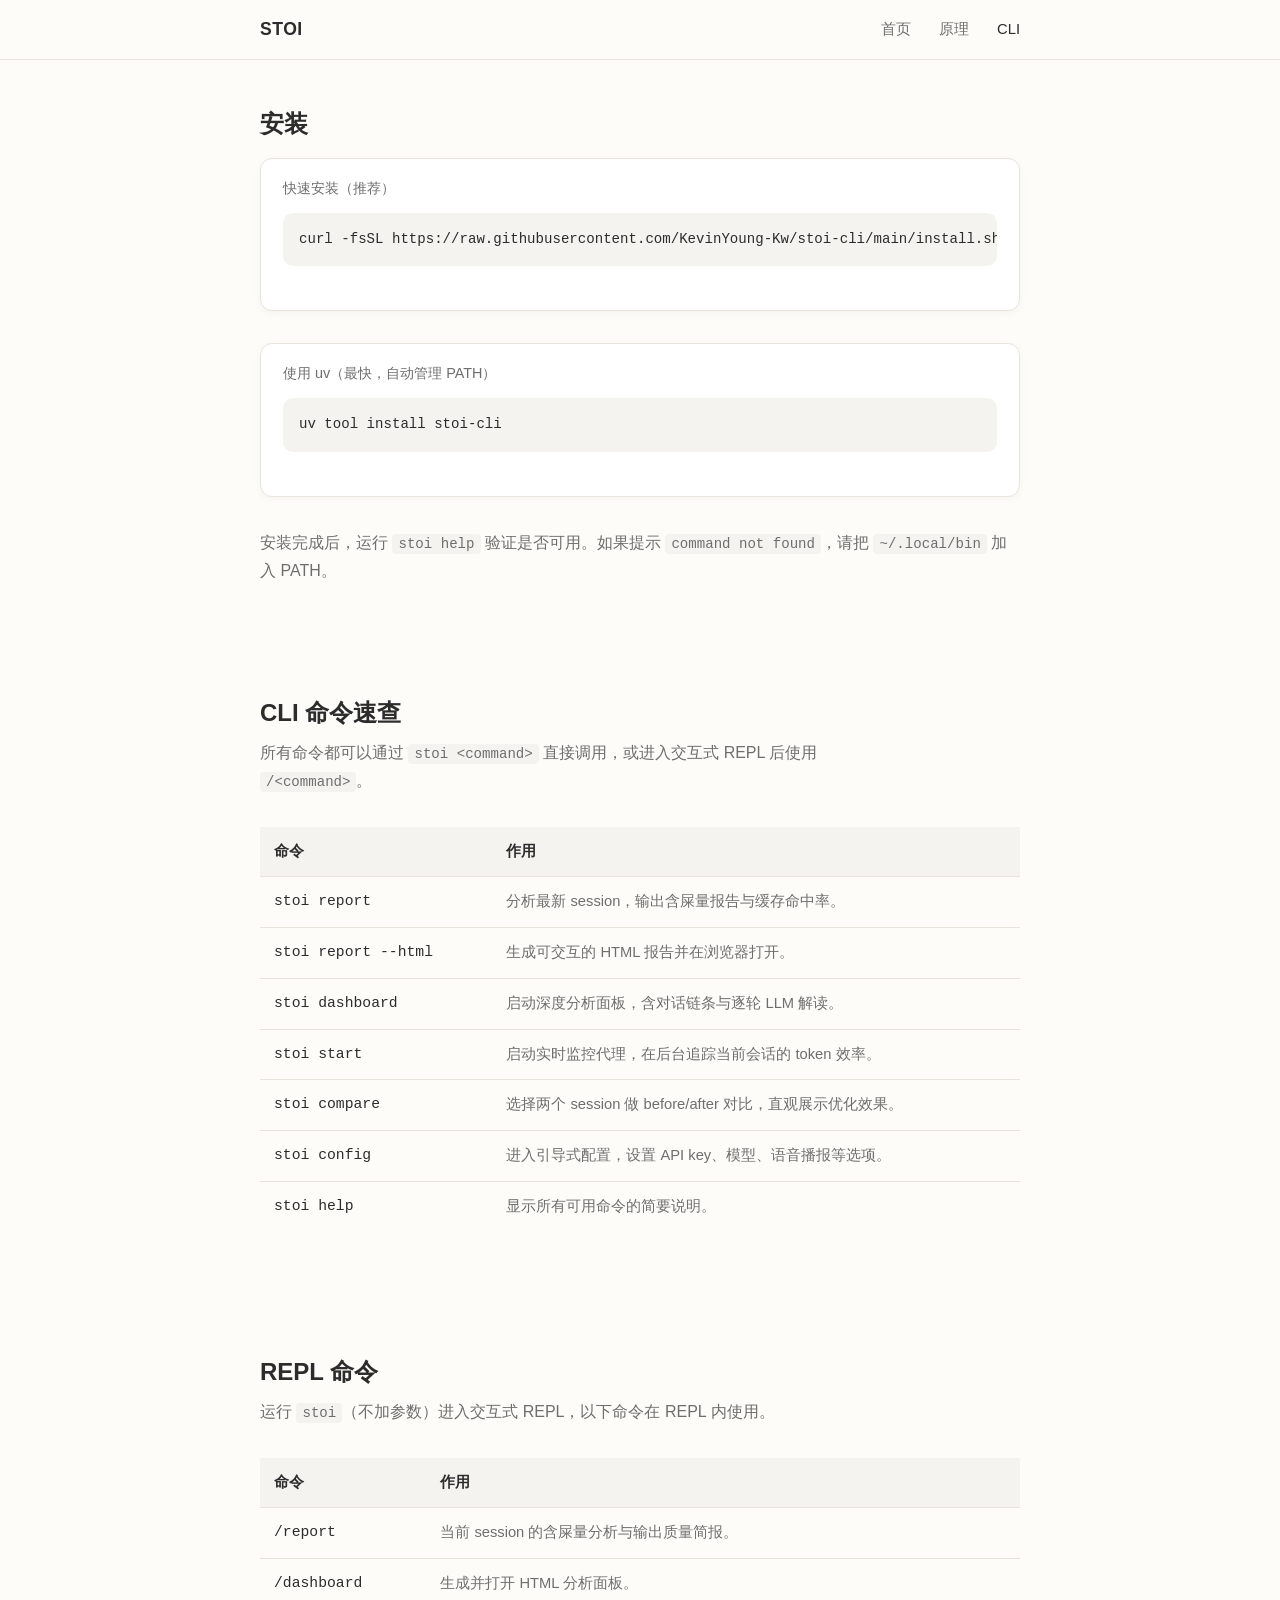
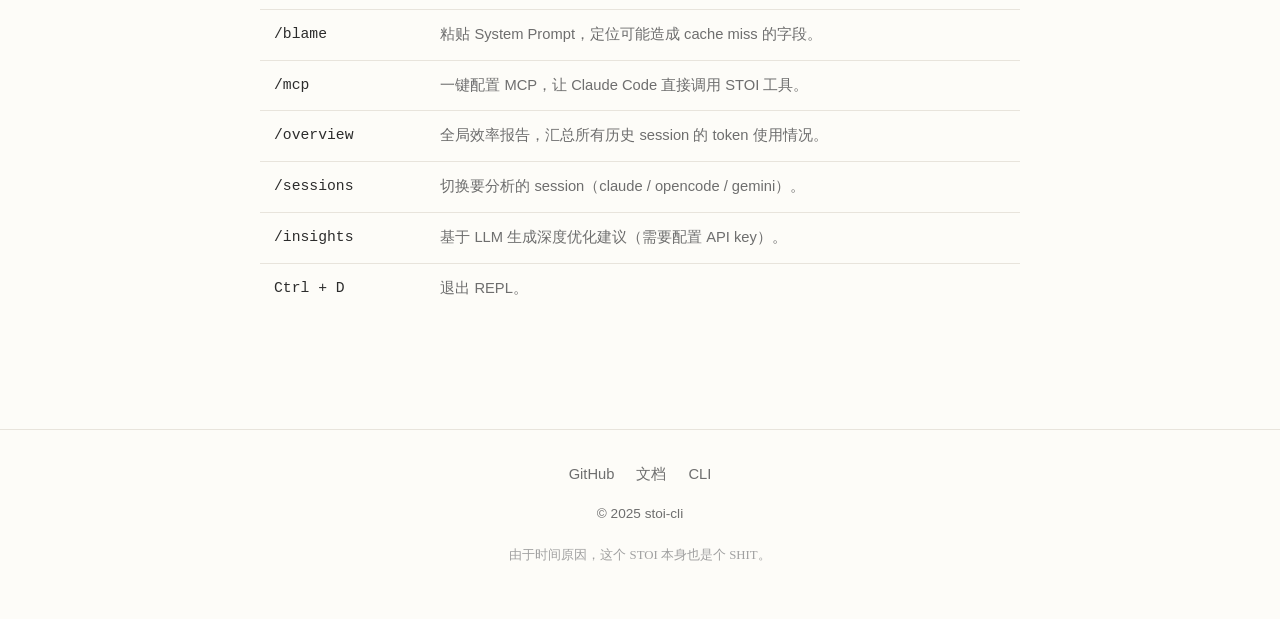
==== site/cli.html @ 37d31e67 "feat: add static site (landing/docs/cli) and Claude Skill" ====
<!DOCTYPE html>
<html lang="zh-CN">
<head>
  <meta charset="UTF-8">
  <meta name="viewport" content="width=device-width, initial-scale=1.0">
  <title>STOI CLI 参考</title>
  <link rel="stylesheet" href="./styles.css">
</head>
<body>
  <nav class="site-nav">
    <div class="nav-inner">
      <a class="nav-brand" href="./index.html">STOI</a>
      <button class="nav-toggle" aria-label="Toggle menu" aria-expanded="false">
        <svg width="24" height="24" viewBox="0 0 24 24" fill="none" stroke="currentColor" stroke-width="2">
          <line x1="3" y1="6" x2="21" y2="6"></line>
          <line x1="3" y1="12" x2="21" y2="12"></line>
          <line x1="3" y1="18" x2="21" y2="18"></line>
        </svg>
      </button>
      <ul class="nav-links">
        <li><a href="./index.html">首页</a></li>
        <li><a href="./docs.html">原理</a></li>
        <li><a href="./cli.html" aria-current="page">CLI</a></li>
      </ul>
    </div>
  </nav>

  <main class="container article">
    <section class="section">
      <h1 class="section-title">安装</h1>

      <div class="install-box">
        <h4>快速安装（推荐）</h4>
        <pre><code>curl -fsSL https://raw.githubusercontent.com/KevinYoung-Kw/stoi-cli/main/install.sh | bash</code></pre>
      </div>

      <div class="install-box">
        <h4>使用 uv（最快，自动管理 PATH）</h4>
        <pre><code>uv tool install stoi-cli</code></pre>
      </div>

      <p>安装完成后，运行 <code>stoi help</code> 验证是否可用。如果提示 <code>command not found</code>，请把 <code>~/.local/bin</code> 加入 PATH。</p>
    </section>

    <section class="section">
      <h1 class="section-title">CLI 命令速查</h1>
      <p class="section-lead">所有命令都可以通过 <code>stoi &lt;command&gt;</code> 直接调用，或进入交互式 REPL 后使用 <code>/&lt;command&gt;</code>。</p>

      <table class="cheat-table">
        <thead>
          <tr>
            <th>命令</th>
            <th>作用</th>
          </tr>
        </thead>
        <tbody>
          <tr>
            <td>stoi report</td>
            <td>分析最新 session，输出含屎量报告与缓存命中率。</td>
          </tr>
          <tr>
            <td>stoi report --html</td>
            <td>生成可交互的 HTML 报告并在浏览器打开。</td>
          </tr>
          <tr>
            <td>stoi dashboard</td>
            <td>启动深度分析面板，含对话链条与逐轮 LLM 解读。</td>
          </tr>
          <tr>
            <td>stoi start</td>
            <td>启动实时监控代理，在后台追踪当前会话的 token 效率。</td>
          </tr>
          <tr>
            <td>stoi compare</td>
            <td>选择两个 session 做 before/after 对比，直观展示优化效果。</td>
          </tr>
          <tr>
            <td>stoi config</td>
            <td>进入引导式配置，设置 API key、模型、语音播报等选项。</td>
          </tr>
          <tr>
            <td>stoi help</td>
            <td>显示所有可用命令的简要说明。</td>
          </tr>
        </tbody>
      </table>
    </section>

    <section class="section">
      <h1 class="section-title">REPL 命令</h1>
      <p class="section-lead">运行 <code>stoi</code>（不加参数）进入交互式 REPL，以下命令在 REPL 内使用。</p>

      <table class="cheat-table">
        <thead>
          <tr>
            <th>命令</th>
            <th>作用</th>
          </tr>
        </thead>
        <tbody>
          <tr>
            <td>/report</td>
            <td>当前 session 的含屎量分析与输出质量简报。</td>
          </tr>
          <tr>
            <td>/dashboard</td>
            <td>生成并打开 HTML 分析面板。</td>
          </tr>
          <tr>
            <td>/blame</td>
            <td>粘贴 System Prompt，定位可能造成 cache miss 的字段。</td>
          </tr>
          <tr>
            <td>/mcp</td>
            <td>一键配置 MCP，让 Claude Code 直接调用 STOI 工具。</td>
          </tr>
          <tr>
            <td>/overview</td>
            <td>全局效率报告，汇总所有历史 session 的 token 使用情况。</td>
          </tr>
          <tr>
            <td>/sessions</td>
            <td>切换要分析的 session（claude / opencode / gemini）。</td>
          </tr>
          <tr>
            <td>/insights</td>
            <td>基于 LLM 生成深度优化建议（需要配置 API key）。</td>
          </tr>
          <tr>
            <td>Ctrl + D</td>
            <td>退出 REPL。</td>
          </tr>
        </tbody>
      </table>
    </section>
  </main>

  <footer class="site-footer">
    <div class="container">
      <div class="footer-links">
        <a href="https://github.com/KevinYoung-Kw/stoi-cli" target="_blank" rel="noopener">GitHub</a>
        <a href="./docs.html">文档</a>
        <a href="./cli.html">CLI</a>
      </div>
      <p class="footer-copy">© 2025 stoi-cli</p>
      <p class="footer-zicha handwritten">由于时间原因，这个 STOI 本身也是个 SHIT。</p>
    </div>
  </footer>

  <script src="./nav.js"></script>
</body>
</html>
---- site/styles.css ----
/* ── CSS Variables ─────────────────────────────────────────────────────────── */
:root {
  --bg-main: #FDFCF8;
  --bg-card: #FFFFFF;
  --text-primary: #2C2C2C;
  --text-secondary: #6E6E6E;
  --accent: #FFB800;
  --accent-soft: #FFF4D6;
  --border: #E8E4DC;
  --code-bg: #F5F3EF;
  --shadow: 0 2px 8px rgba(0,0,0,0.04);
  --shadow-hover: 0 6px 20px rgba(0,0,0,0.06);
}

/* ── Reset & Base ──────────────────────────────────────────────────────────── */
*, *::before, *::after {
  box-sizing: border-box;
}

html {
  scroll-behavior: smooth;
}

body {
  margin: 0;
  font-family: -apple-system, "PingFang SC", "Noto Sans SC", "Microsoft YaHei", sans-serif;
  background: var(--bg-main);
  color: var(--text-primary);
  line-height: 1.75;
  -webkit-font-smoothing: antialiased;
}

a {
  color: var(--text-primary);
  text-decoration: none;
}

img {
  max-width: 100%;
  display: block;
}

/* ── Typography ────────────────────────────────────────────────────────────── */
h1, h2, h3, h4 {
  margin: 0 0 0.6em;
  line-height: 1.35;
  font-weight: 600;
}

p {
  margin: 0 0 1em;
}

.handwritten {
  font-family: "LXGW WenKai", "Ma Shan Zheng", cursive;
}

/* ── Layout ────────────────────────────────────────────────────────────────── */
.container {
  max-width: 800px;
  margin: 0 auto;
  padding: 0 20px;
}

/* ── Nav ───────────────────────────────────────────────────────────────────── */
.site-nav {
  position: sticky;
  top: 0;
  z-index: 100;
  background: rgba(253, 252, 248, 0.92);
  backdrop-filter: blur(8px);
  border-bottom: 1px solid var(--border);
}

.nav-inner {
  max-width: 800px;
  margin: 0 auto;
  padding: 14px 20px;
  display: flex;
  align-items: center;
  justify-content: space-between;
}

.nav-brand {
  font-weight: 700;
  font-size: 1.1rem;
  letter-spacing: 0.5px;
}

.nav-links {
  display: flex;
  gap: 28px;
  list-style: none;
  margin: 0;
  padding: 0;
}

.nav-links a {
  font-size: 0.92rem;
  color: var(--text-secondary);
  transition: color 0.2s;
}

.nav-links a:hover,
.nav-links a[aria-current="page"] {
  color: var(--text-primary);
}

.nav-toggle {
  display: none;
  background: none;
  border: none;
  padding: 4px;
  cursor: pointer;
}

/* ── Hero ──────────────────────────────────────────────────────────────────── */
.hero {
  padding: 100px 0 60px;
  text-align: center;
}

.hero-title {
  font-size: clamp(3rem, 8vw, 5rem);
  font-weight: 700;
  letter-spacing: -2px;
  margin-bottom: 0.2em;
}

.hero-subtitle {
  font-size: 1.15rem;
  color: var(--text-secondary);
  margin-bottom: 0.6em;
}

.hero-tagline {
  font-size: 1.05rem;
  color: var(--text-primary);
  max-width: 520px;
  margin: 0 auto 32px;
}

/* ── Buttons ───────────────────────────────────────────────────────────────── */
.btn {
  display: inline-block;
  padding: 10px 22px;
  border-radius: 8px;
  font-size: 0.95rem;
  font-weight: 500;
  transition: transform 0.15s, box-shadow 0.2s;
}

.btn-primary {
  background: var(--accent);
  color: #1A1A1A;
}

.btn-secondary {
  background: var(--bg-card);
  color: var(--text-primary);
  border: 1px solid var(--border);
}

.btn:hover {
  transform: translateY(-1px);
  box-shadow: var(--shadow-hover);
}

.btn-group {
  display: flex;
  gap: 12px;
  justify-content: center;
  flex-wrap: wrap;
}

/* ── Cards ─────────────────────────────────────────────────────────────────── */
.cards {
  display: grid;
  grid-template-columns: repeat(auto-fit, minmax(220px, 1fr));
  gap: 18px;
  margin: 48px 0 64px;
}

.card {
  background: var(--bg-card);
  border: 1px solid var(--border);
  border-radius: 12px;
  padding: 24px;
  box-shadow: var(--shadow);
  transition: box-shadow 0.2s, transform 0.2s;
}

.card:hover {
  box-shadow: var(--shadow-hover);
  transform: translateY(-2px);
}

.card-icon {
  font-size: 1.4rem;
  margin-bottom: 10px;
}

.card h3 {
  font-size: 1.05rem;
  margin-bottom: 0.4em;
}

.card p {
  font-size: 0.92rem;
  color: var(--text-secondary);
  margin: 0;
  line-height: 1.65;
}

/* ── Content Section ───────────────────────────────────────────────────────── */
.section {
  padding: 48px 0;
}

.section-title {
  font-size: 1.5rem;
  margin-bottom: 0.4em;
}

.section-lead {
  color: var(--text-secondary);
  max-width: 600px;
  margin-bottom: 32px;
}

/* ── Article / Docs ────────────────────────────────────────────────────────── */
.article h2 {
  font-size: 1.25rem;
  margin-top: 40px;
  padding-bottom: 8px;
  border-bottom: 1px solid var(--border);
}

.article h3 {
  font-size: 1.05rem;
  margin-top: 28px;
  color: var(--text-primary);
}

.article p,
.article ul,
.article ol {
  color: var(--text-secondary);
}

.article ul,
.article ol {
  padding-left: 22px;
}

.article li {
  margin-bottom: 0.4em;
}

/* ── Tables ────────────────────────────────────────────────────────────────── */
table {
  width: 100%;
  border-collapse: collapse;
  margin: 18px 0 28px;
  font-size: 0.92rem;
}

th, td {
  text-align: left;
  padding: 12px 14px;
  border-bottom: 1px solid var(--border);
}

th {
  font-weight: 600;
  color: var(--text-primary);
  background: var(--code-bg);
}

tr:last-child td {
  border-bottom: none;
}

/* ── Code ───────────────────────────────────────────────────────────────────── */
code, pre {
  font-family: ui-monospace, SFMono-Regular, "SF Mono", Menlo, Consolas, monospace;
  font-size: 0.88rem;
}

code {
  background: var(--code-bg);
  padding: 2px 6px;
  border-radius: 4px;
}

pre {
  background: var(--code-bg);
  padding: 16px;
  border-radius: 10px;
  overflow-x: auto;
  line-height: 1.55;
  margin: 14px 0 24px;
}

pre code {
  background: none;
  padding: 0;
}

/* ── Install Box ───────────────────────────────────────────────────────────── */
.install-box {
  background: var(--bg-card);
  border: 1px solid var(--border);
  border-radius: 12px;
  padding: 20px 22px;
  margin: 18px 0 32px;
  box-shadow: var(--shadow);
}

.install-box h4 {
  font-size: 0.9rem;
  color: var(--text-secondary);
  margin-bottom: 8px;
  font-weight: 500;
}

/* ── Cheat Sheet ───────────────────────────────────────────────────────────── */
.cheat-table td:first-child {
  font-family: ui-monospace, SFMono-Regular, "SF Mono", Menlo, Consolas, monospace;
  white-space: nowrap;
  color: var(--text-primary);
}

.cheat-table td:last-child {
  color: var(--text-secondary);
}

/* ── Footer ────────────────────────────────────────────────────────────────── */
.site-footer {
  border-top: 1px solid var(--border);
  padding: 32px 0 40px;
  margin-top: 40px;
  text-align: center;
}

.footer-links {
  display: flex;
  gap: 22px;
  justify-content: center;
  margin-bottom: 14px;
  font-size: 0.92rem;
}

.footer-links a {
  color: var(--text-secondary);
}

.footer-links a:hover {
  color: var(--text-primary);
}

.footer-copy {
  font-size: 0.85rem;
  color: var(--text-secondary);
}

.footer-zicha {
  margin-top: 18px;
  font-size: 0.8rem;
  color: #A0A0A0;
}

/* ── Mobile ────────────────────────────────────────────────────────────────── */
@media (max-width: 640px) {
  .nav-links {
    display: none;
    position: absolute;
    top: 56px;
    left: 0;
    right: 0;
    flex-direction: column;
    gap: 0;
    background: var(--bg-main);
    border-bottom: 1px solid var(--border);
    padding: 8px 0;
  }

  .nav-links.open {
    display: flex;
  }

  .nav-links li {
    text-align: center;
  }

  .nav-links a {
    display: block;
    padding: 10px 0;
  }

  .nav-toggle {
    display: block;
  }

  .hero {
    padding: 64px 0 40px;
  }

  .cards {
    grid-template-columns: 1fr;
    margin: 32px 0 48px;
  }

  .btn-group {
    flex-direction: column;
    align-items: center;
  }

  .btn {
    width: 100%;
    max-width: 260px;
  }
}
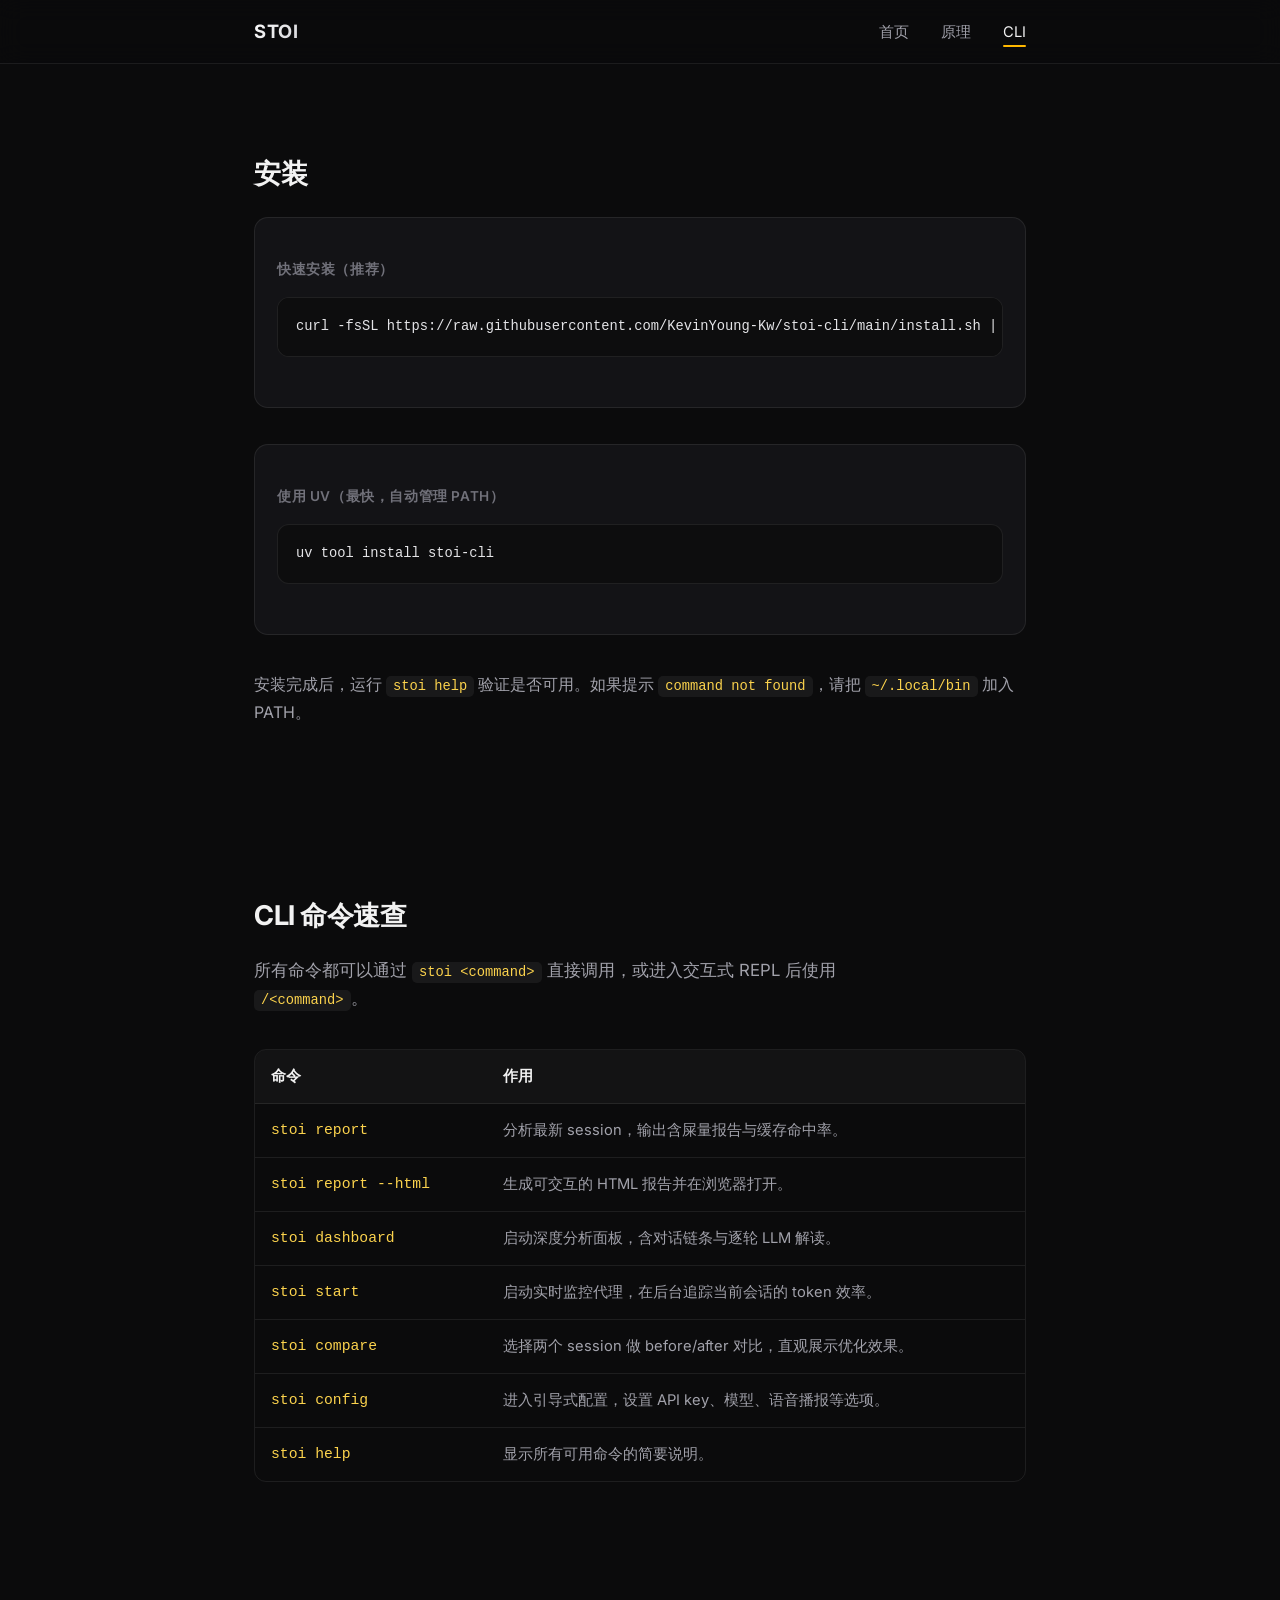
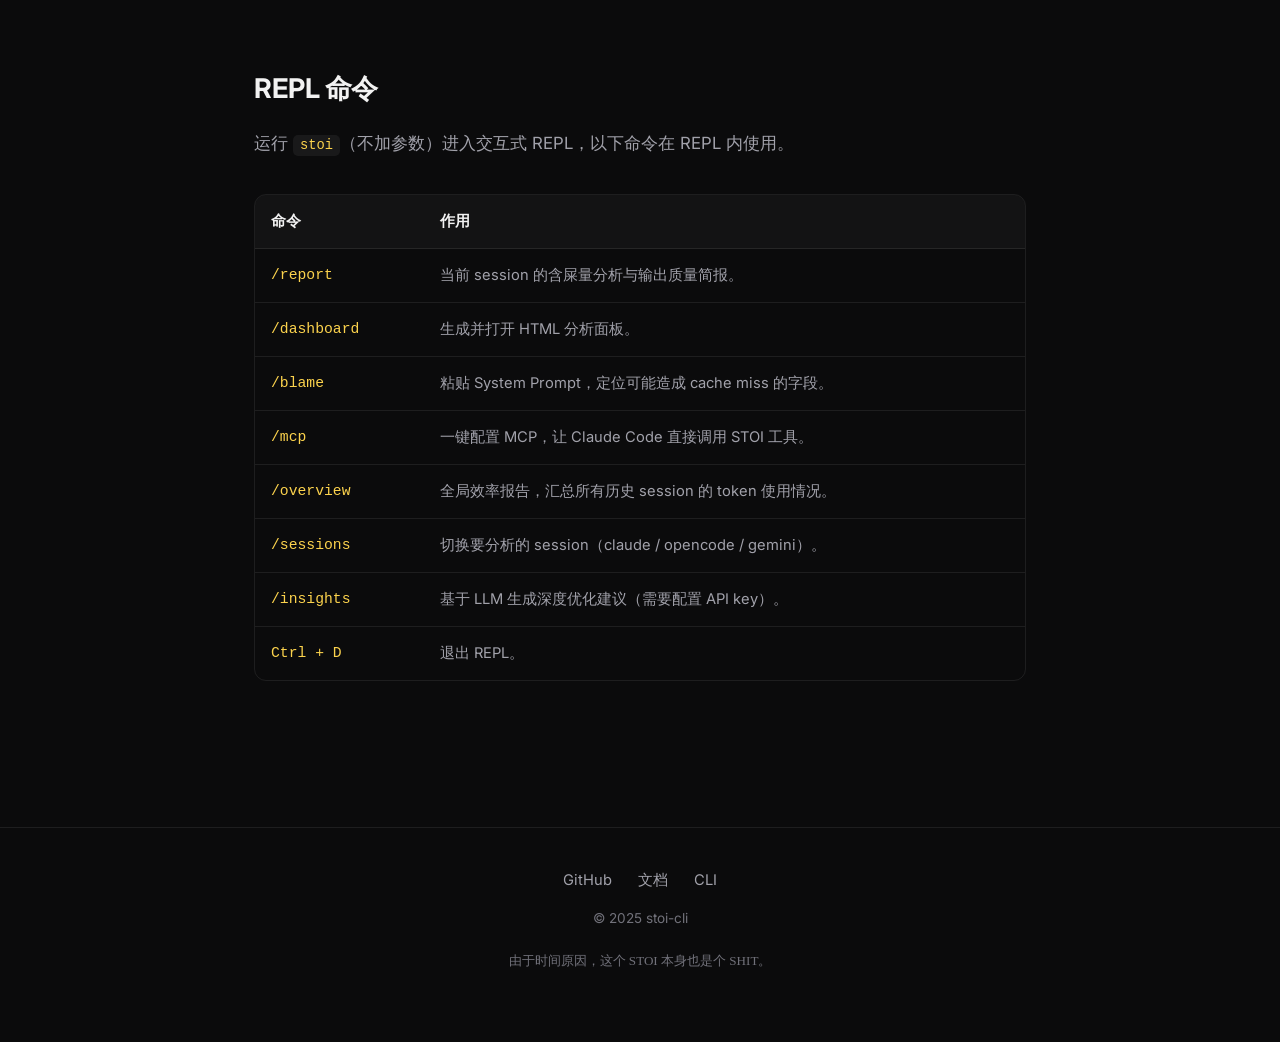
==== commit b4b439af: "feat: add static site (landing/docs/cli) and Claude Skill" ====
--- a/site/cli.html
+++ b/site/cli.html
@@ -4,6 +4,9 @@
   <meta charset="UTF-8">
   <meta name="viewport" content="width=device-width, initial-scale=1.0">
   <title>STOI CLI 参考</title>
+  <link rel="preconnect" href="https://fonts.googleapis.com">
+  <link rel="preconnect" href="https://fonts.gstatic.com" crossorigin>
+  <link href="https://fonts.googleapis.com/css2?family=Inter:wght@400;500;600;700;800&display=swap" rel="stylesheet">
   <link rel="stylesheet" href="./styles.css">
 </head>
 <body>
--- a/site/styles.css
+++ b/site/styles.css
@@ -1,65 +1,44 @@
-/* ── CSS Variables ─────────────────────────────────────────────────────────── */
+/* ── Design Tokens ─────────────────────────────────────────────────────────── */
 :root {
-  --bg-main: #FDFCF8;
-  --bg-card: #FFFFFF;
-  --text-primary: #2C2C2C;
-  --text-secondary: #6E6E6E;
+  --bg-body: #0B0B0C;
+  --bg-surface: #111113;
+  --bg-card: #131316;
+  --bg-code: #0D0D0E;
+  --border: rgba(255,255,255,0.08);
+  --border-strong: rgba(255,255,255,0.14);
+  --text-primary: #F2F2F2;
+  --text-secondary: #A1A1AA;
+  --text-muted: #71717A;
   --accent: #FFB800;
-  --accent-soft: #FFF4D6;
-  --border: #E8E4DC;
-  --code-bg: #F5F3EF;
-  --shadow: 0 2px 8px rgba(0,0,0,0.04);
-  --shadow-hover: 0 6px 20px rgba(0,0,0,0.06);
+  --accent-soft: rgba(255,184,0,0.12);
+  --accent-glow: rgba(255,184,0,0.35);
 }
 
 /* ── Reset & Base ──────────────────────────────────────────────────────────── */
-*, *::before, *::after {
-  box-sizing: border-box;
-}
-
-html {
-  scroll-behavior: smooth;
-}
+*, *::before, *::after { box-sizing: border-box; }
+html { scroll-behavior: smooth; }
 
 body {
   margin: 0;
-  font-family: -apple-system, "PingFang SC", "Noto Sans SC", "Microsoft YaHei", sans-serif;
-  background: var(--bg-main);
-  color: var(--text-primary);
-  line-height: 1.75;
+  font-family: "Inter", -apple-system, "PingFang SC", "Noto Sans SC", "Microsoft YaHei", sans-serif;
+  background: var(--bg-body);
+  color: var(--text-primary);
+  line-height: 1.7;
   -webkit-font-smoothing: antialiased;
 }
 
-a {
-  color: var(--text-primary);
-  text-decoration: none;
-}
-
-img {
-  max-width: 100%;
-  display: block;
-}
-
-/* ── Typography ────────────────────────────────────────────────────────────── */
-h1, h2, h3, h4 {
-  margin: 0 0 0.6em;
-  line-height: 1.35;
-  font-weight: 600;
-}
-
-p {
-  margin: 0 0 1em;
+a { color: inherit; text-decoration: none; }
+img { max-width: 100%; display: block; }
+
+/* ── Utilities ─────────────────────────────────────────────────────────────── */
+.container {
+  max-width: 820px;
+  margin: 0 auto;
+  padding: 0 24px;
 }
 
 .handwritten {
   font-family: "LXGW WenKai", "Ma Shan Zheng", cursive;
-}
-
-/* ── Layout ────────────────────────────────────────────────────────────────── */
-.container {
-  max-width: 800px;
-  margin: 0 auto;
-  padding: 0 20px;
 }
 
 /* ── Nav ───────────────────────────────────────────────────────────────────── */
@@ -67,15 +46,15 @@
   position: sticky;
   top: 0;
   z-index: 100;
-  background: rgba(253, 252, 248, 0.92);
-  backdrop-filter: blur(8px);
+  background: rgba(11,11,12,0.72);
+  backdrop-filter: blur(12px);
   border-bottom: 1px solid var(--border);
 }
 
 .nav-inner {
-  max-width: 800px;
+  max-width: 820px;
   margin: 0 auto;
-  padding: 14px 20px;
+  padding: 16px 24px;
   display: flex;
   align-items: center;
   justify-content: space-between;
@@ -83,13 +62,16 @@
 
 .nav-brand {
   font-weight: 700;
-  font-size: 1.1rem;
-  letter-spacing: 0.5px;
+  font-size: 1.15rem;
+  letter-spacing: 0.6px;
+  background: linear-gradient(135deg, #fff 0%, #d4d4d8 100%);
+  -webkit-background-clip: text;
+  -webkit-text-fill-color: transparent;
 }
 
 .nav-links {
   display: flex;
-  gap: 28px;
+  gap: 32px;
   list-style: none;
   margin: 0;
   padding: 0;
@@ -99,11 +81,23 @@
   font-size: 0.92rem;
   color: var(--text-secondary);
   transition: color 0.2s;
+  position: relative;
 }
 
 .nav-links a:hover,
 .nav-links a[aria-current="page"] {
   color: var(--text-primary);
+}
+
+.nav-links a[aria-current="page"]::after {
+  content: "";
+  position: absolute;
+  bottom: -6px;
+  left: 0;
+  right: 0;
+  height: 2px;
+  background: var(--accent);
+  border-radius: 2px;
 }
 
 .nav-toggle {
@@ -112,63 +106,79 @@
   border: none;
   padding: 4px;
   cursor: pointer;
+  color: var(--text-primary);
 }
 
 /* ── Hero ──────────────────────────────────────────────────────────────────── */
 .hero {
-  padding: 100px 0 60px;
+  padding: 120px 0 72px;
   text-align: center;
+  position: relative;
 }
 
 .hero-title {
-  font-size: clamp(3rem, 8vw, 5rem);
-  font-weight: 700;
-  letter-spacing: -2px;
-  margin-bottom: 0.2em;
+  font-size: clamp(3.2rem, 10vw, 6rem);
+  font-weight: 800;
+  letter-spacing: -3px;
+  line-height: 1.05;
+  margin-bottom: 0.15em;
+  background: linear-gradient(180deg, #fff 0%, #a1a1aa 100%);
+  -webkit-background-clip: text;
+  -webkit-text-fill-color: transparent;
 }
 
 .hero-subtitle {
-  font-size: 1.15rem;
-  color: var(--text-secondary);
+  font-size: 1.25rem;
+  color: var(--text-secondary);
+  letter-spacing: 0.5px;
   margin-bottom: 0.6em;
 }
 
 .hero-tagline {
-  font-size: 1.05rem;
-  color: var(--text-primary);
-  max-width: 520px;
-  margin: 0 auto 32px;
+  font-size: 1.1rem;
+  color: var(--text-secondary);
+  max-width: 540px;
+  margin: 0 auto 36px;
+  line-height: 1.7;
 }
 
 /* ── Buttons ───────────────────────────────────────────────────────────────── */
 .btn {
-  display: inline-block;
-  padding: 10px 22px;
-  border-radius: 8px;
+  display: inline-flex;
+  align-items: center;
+  justify-content: center;
+  padding: 12px 26px;
+  border-radius: 10px;
   font-size: 0.95rem;
-  font-weight: 500;
-  transition: transform 0.15s, box-shadow 0.2s;
+  font-weight: 600;
+  transition: transform 0.15s, box-shadow 0.25s;
 }
 
 .btn-primary {
   background: var(--accent);
-  color: #1A1A1A;
+  color: #0a0a0a;
+  box-shadow: 0 0 0 rgba(255,184,0,0);
+}
+
+.btn-primary:hover {
+  transform: translateY(-1px);
+  box-shadow: 0 8px 28px var(--accent-glow);
 }
 
 .btn-secondary {
-  background: var(--bg-card);
-  color: var(--text-primary);
-  border: 1px solid var(--border);
-}
-
-.btn:hover {
-  transform: translateY(-1px);
-  box-shadow: var(--shadow-hover);
+  background: transparent;
+  color: var(--text-primary);
+  border: 1px solid var(--border-strong);
+}
+
+.btn-secondary:hover {
+  border-color: var(--accent);
+  color: var(--accent);
 }
 
 .btn-group {
   display: flex;
-  gap: 12px;
+  gap: 14px;
   justify-content: center;
   flex-wrap: wrap;
 }
@@ -176,69 +186,79 @@
 /* ── Cards ─────────────────────────────────────────────────────────────────── */
 .cards {
   display: grid;
-  grid-template-columns: repeat(auto-fit, minmax(220px, 1fr));
+  grid-template-columns: repeat(auto-fit, minmax(240px, 1fr));
   gap: 18px;
-  margin: 48px 0 64px;
+  margin: 56px 0 80px;
 }
 
 .card {
-  background: var(--bg-card);
+  background: linear-gradient(180deg, rgba(255,255,255,0.03) 0%, rgba(255,255,255,0) 100%), var(--bg-card);
   border: 1px solid var(--border);
-  border-radius: 12px;
-  padding: 24px;
-  box-shadow: var(--shadow);
-  transition: box-shadow 0.2s, transform 0.2s;
+  border-radius: 14px;
+  padding: 28px;
+  transition: border-color 0.25s, transform 0.2s, box-shadow 0.25s;
 }
 
 .card:hover {
-  box-shadow: var(--shadow-hover);
-  transform: translateY(-2px);
+  border-color: rgba(255,184,0,0.45);
+  transform: translateY(-3px);
+  box-shadow: 0 18px 40px rgba(0,0,0,0.35), 0 0 0 1px rgba(255,184,0,0.08) inset;
 }
 
 .card-icon {
-  font-size: 1.4rem;
-  margin-bottom: 10px;
+  font-size: 1.6rem;
+  margin-bottom: 14px;
+  display: inline-block;
+  filter: drop-shadow(0 0 8px rgba(255,184,0,0.25));
 }
 
 .card h3 {
   font-size: 1.05rem;
-  margin-bottom: 0.4em;
+  font-weight: 600;
+  margin-bottom: 0.45em;
+  color: var(--text-primary);
 }
 
 .card p {
   font-size: 0.92rem;
   color: var(--text-secondary);
   margin: 0;
-  line-height: 1.65;
+  line-height: 1.7;
 }
 
 /* ── Content Section ───────────────────────────────────────────────────────── */
 .section {
-  padding: 48px 0;
+  padding: 64px 0;
 }
 
 .section-title {
-  font-size: 1.5rem;
-  margin-bottom: 0.4em;
+  font-size: 1.7rem;
+  font-weight: 700;
+  margin-bottom: 0.35em;
+  letter-spacing: -0.5px;
 }
 
 .section-lead {
   color: var(--text-secondary);
-  max-width: 600px;
-  margin-bottom: 32px;
+  max-width: 620px;
+  margin-bottom: 36px;
+  font-size: 1.05rem;
 }
 
 /* ── Article / Docs ────────────────────────────────────────────────────────── */
 .article h2 {
-  font-size: 1.25rem;
-  margin-top: 40px;
-  padding-bottom: 8px;
+  font-size: 1.35rem;
+  font-weight: 600;
+  margin-top: 48px;
+  padding-bottom: 10px;
   border-bottom: 1px solid var(--border);
+  letter-spacing: -0.3px;
 }
 
 .article h3 {
-  font-size: 1.05rem;
-  margin-top: 28px;
+  font-size: 1.1rem;
+  font-weight: 600;
+  margin-top: 32px;
   color: var(--text-primary);
 }
 
@@ -254,27 +274,36 @@
 }
 
 .article li {
-  margin-bottom: 0.4em;
+  margin-bottom: 0.5em;
+}
+
+.article strong {
+  color: var(--text-primary);
+  font-weight: 600;
 }
 
 /* ── Tables ────────────────────────────────────────────────────────────────── */
 table {
   width: 100%;
-  border-collapse: collapse;
-  margin: 18px 0 28px;
+  border-collapse: separate;
+  border-spacing: 0;
+  margin: 22px 0 34px;
   font-size: 0.92rem;
+  border: 1px solid var(--border);
+  border-radius: 12px;
+  overflow: hidden;
 }
 
 th, td {
   text-align: left;
-  padding: 12px 14px;
+  padding: 14px 16px;
   border-bottom: 1px solid var(--border);
 }
 
 th {
   font-weight: 600;
   color: var(--text-primary);
-  background: var(--code-bg);
+  background: rgba(255,255,255,0.03);
 }
 
 tr:last-child td {
@@ -284,51 +313,55 @@
 /* ── Code ───────────────────────────────────────────────────────────────────── */
 code, pre {
   font-family: ui-monospace, SFMono-Regular, "SF Mono", Menlo, Consolas, monospace;
-  font-size: 0.88rem;
+  font-size: 0.86rem;
 }
 
 code {
-  background: var(--code-bg);
-  padding: 2px 6px;
-  border-radius: 4px;
+  background: rgba(255,255,255,0.06);
+  padding: 3px 7px;
+  border-radius: 5px;
+  color: #FCD34D;
 }
 
 pre {
-  background: var(--code-bg);
-  padding: 16px;
-  border-radius: 10px;
+  background: var(--bg-code);
+  border: 1px solid var(--border);
+  border-radius: 12px;
+  padding: 18px;
   overflow-x: auto;
-  line-height: 1.55;
-  margin: 14px 0 24px;
+  line-height: 1.6;
+  margin: 16px 0 28px;
 }
 
 pre code {
   background: none;
   padding: 0;
+  color: #E4E4E7;
 }
 
 /* ── Install Box ───────────────────────────────────────────────────────────── */
 .install-box {
   background: var(--bg-card);
   border: 1px solid var(--border);
-  border-radius: 12px;
-  padding: 20px 22px;
-  margin: 18px 0 32px;
-  box-shadow: var(--shadow);
+  border-radius: 14px;
+  padding: 22px;
+  margin: 20px 0 36px;
 }
 
 .install-box h4 {
-  font-size: 0.9rem;
-  color: var(--text-secondary);
-  margin-bottom: 8px;
-  font-weight: 500;
+  font-size: 0.85rem;
+  color: var(--text-muted);
+  margin-bottom: 10px;
+  font-weight: 600;
+  text-transform: uppercase;
+  letter-spacing: 0.6px;
 }
 
 /* ── Cheat Sheet ───────────────────────────────────────────────────────────── */
 .cheat-table td:first-child {
   font-family: ui-monospace, SFMono-Regular, "SF Mono", Menlo, Consolas, monospace;
   white-space: nowrap;
-  color: var(--text-primary);
+  color: #FCD34D;
 }
 
 .cheat-table td:last-child {
@@ -338,14 +371,14 @@
 /* ── Footer ────────────────────────────────────────────────────────────────── */
 .site-footer {
   border-top: 1px solid var(--border);
-  padding: 32px 0 40px;
-  margin-top: 40px;
+  padding: 40px 0 56px;
+  margin-top: 48px;
   text-align: center;
 }
 
 .footer-links {
   display: flex;
-  gap: 22px;
+  gap: 26px;
   justify-content: center;
   margin-bottom: 14px;
   font-size: 0.92rem;
@@ -353,6 +386,7 @@
 
 .footer-links a {
   color: var(--text-secondary);
+  transition: color 0.2s;
 }
 
 .footer-links a:hover {
@@ -361,13 +395,13 @@
 
 .footer-copy {
   font-size: 0.85rem;
-  color: var(--text-secondary);
+  color: var(--text-muted);
 }
 
 .footer-zicha {
-  margin-top: 18px;
-  font-size: 0.8rem;
-  color: #A0A0A0;
+  margin-top: 20px;
+  font-size: 0.82rem;
+  color: var(--text-muted);
 }
 
 /* ── Mobile ────────────────────────────────────────────────────────────────── */
@@ -375,49 +409,24 @@
   .nav-links {
     display: none;
     position: absolute;
-    top: 56px;
+    top: 62px;
     left: 0;
     right: 0;
     flex-direction: column;
     gap: 0;
-    background: var(--bg-main);
+    background: rgba(11,11,12,0.96);
     border-bottom: 1px solid var(--border);
-    padding: 8px 0;
-  }
-
-  .nav-links.open {
-    display: flex;
-  }
-
-  .nav-links li {
-    text-align: center;
-  }
-
-  .nav-links a {
-    display: block;
     padding: 10px 0;
   }
 
-  .nav-toggle {
-    display: block;
-  }
-
-  .hero {
-    padding: 64px 0 40px;
-  }
-
-  .cards {
-    grid-template-columns: 1fr;
-    margin: 32px 0 48px;
-  }
-
-  .btn-group {
-    flex-direction: column;
-    align-items: center;
-  }
-
-  .btn {
-    width: 100%;
-    max-width: 260px;
-  }
-}
+  .nav-links.open { display: flex; }
+  .nav-links li { text-align: center; }
+  .nav-links a { display: block; padding: 12px 0; }
+  .nav-links a[aria-current="page"]::after { display: none; }
+
+  .nav-toggle { display: block; }
+  .hero { padding: 80px 0 48px; }
+  .cards { grid-template-columns: 1fr; margin: 36px 0 56px; }
+  .btn-group { flex-direction: column; align-items: stretch; }
+  .btn { width: 100%; }
+}
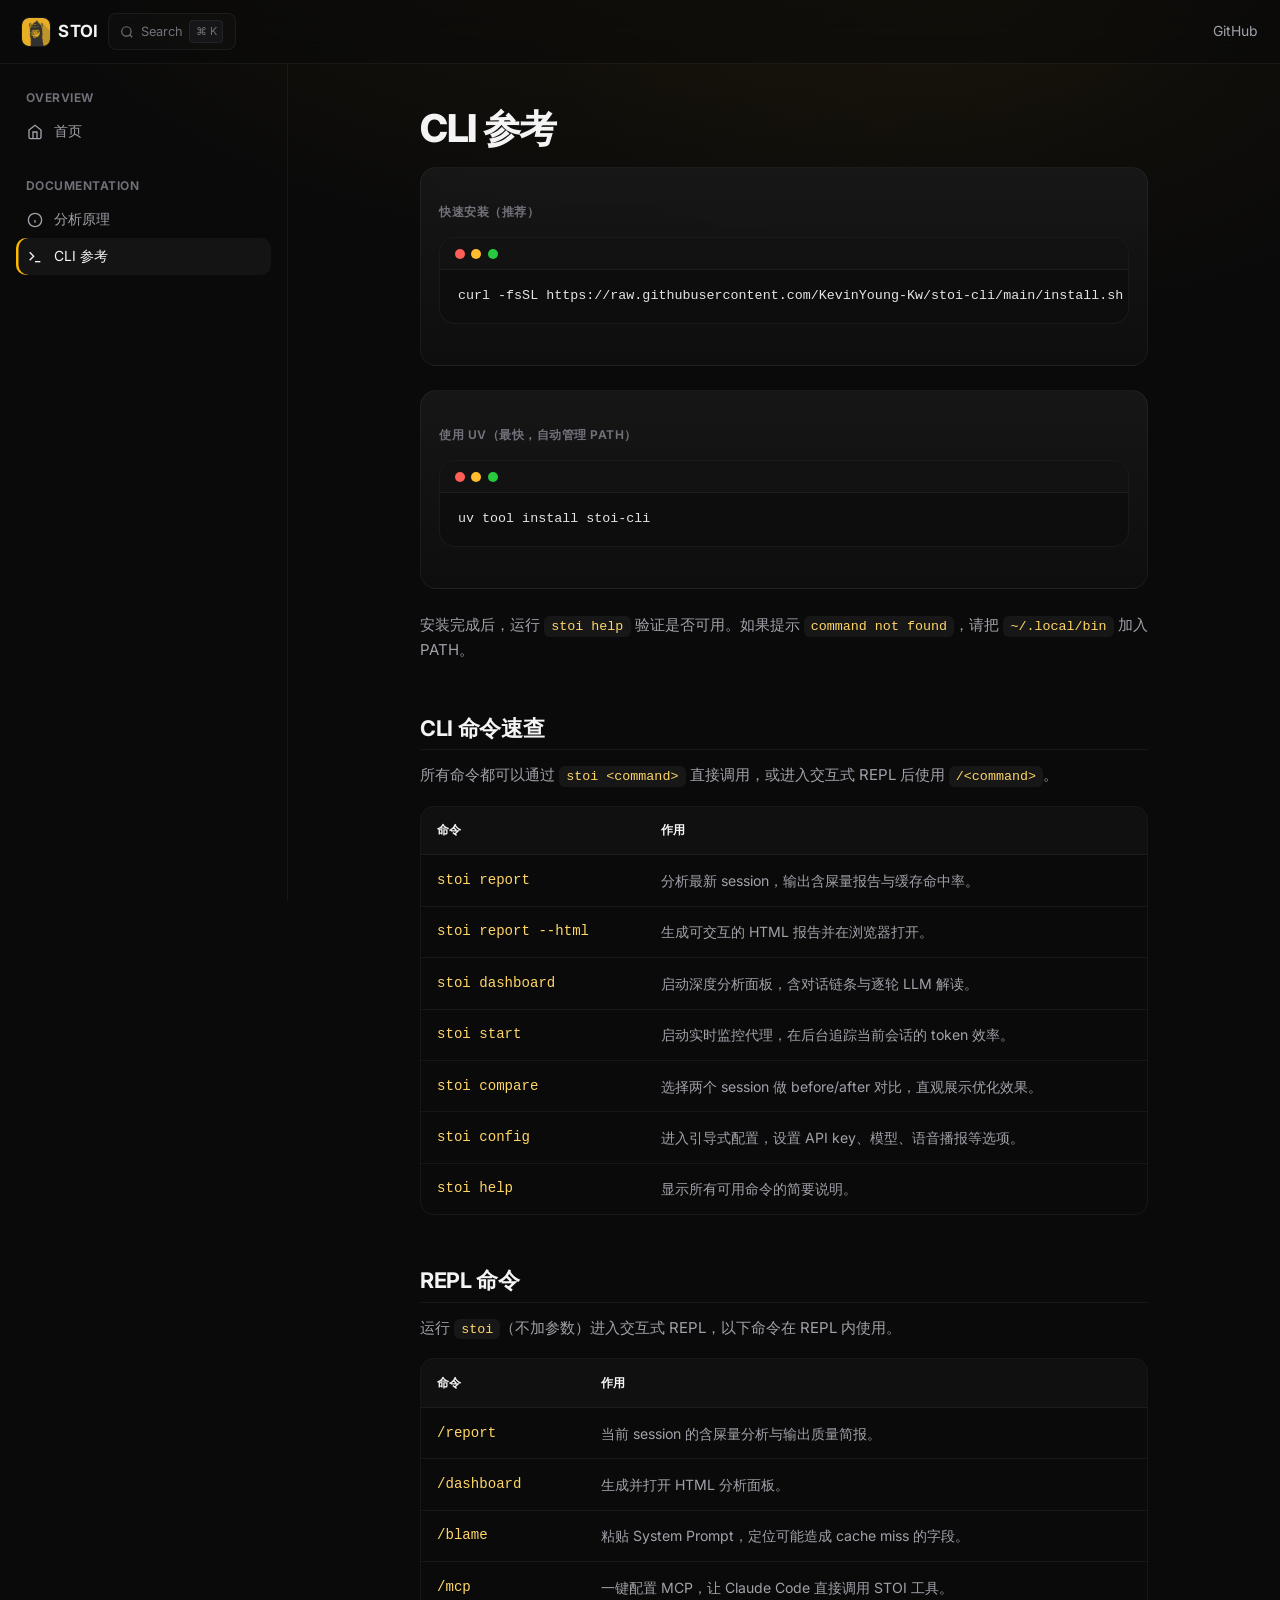
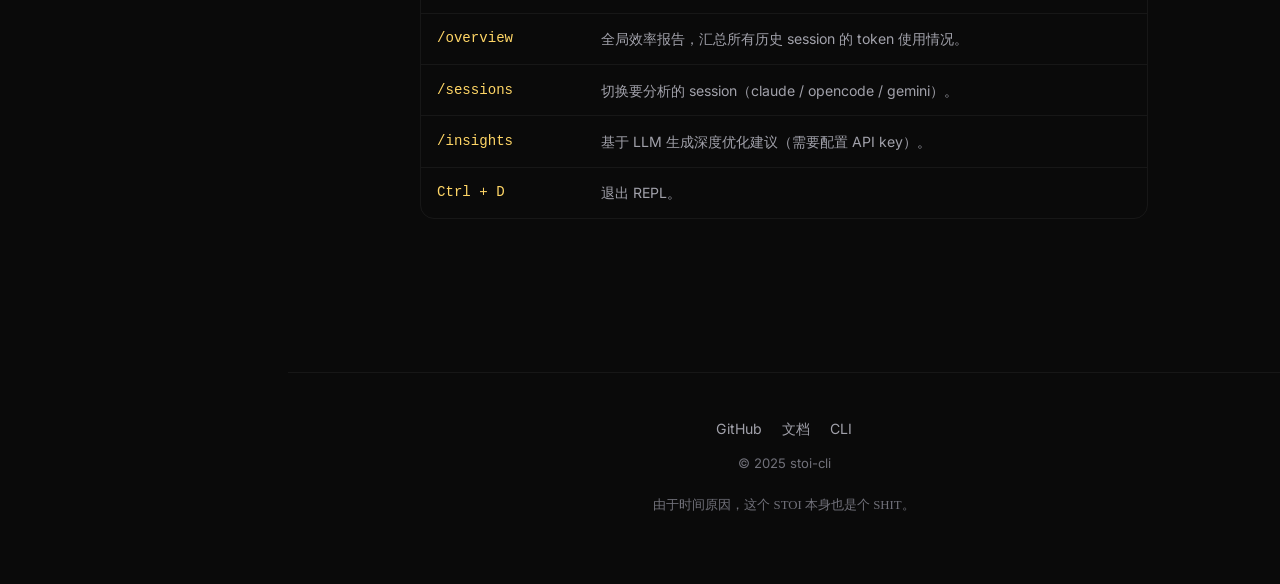
==== commit 3834b846: "feat: redesign site with Claude-docs aesthetic, SPA routing, and AWWW-level polish" ====
--- a/site/cli.html
+++ b/site/cli.html
@@ -10,145 +10,135 @@
   <link rel="stylesheet" href="./styles.css">
 </head>
 <body>
-  <nav class="site-nav">
-    <div class="nav-inner">
-      <a class="nav-brand" href="./index.html">STOI</a>
-      <button class="nav-toggle" aria-label="Toggle menu" aria-expanded="false">
-        <svg width="24" height="24" viewBox="0 0 24 24" fill="none" stroke="currentColor" stroke-width="2">
-          <line x1="3" y1="6" x2="21" y2="6"></line>
-          <line x1="3" y1="12" x2="21" y2="12"></line>
-          <line x1="3" y1="18" x2="21" y2="18"></line>
-        </svg>
-      </button>
-      <ul class="nav-links">
-        <li><a href="./index.html">首页</a></li>
-        <li><a href="./docs.html">原理</a></li>
-        <li><a href="./cli.html" aria-current="page">CLI</a></li>
-      </ul>
+  <div class="page-shell">
+    <header class="top-nav">
+      <div class="top-nav-inner">
+        <div class="nav-left">
+          <a class="nav-logo" href="./index.html" data-pjax>
+            <img src="../assets/images/logo.png" alt="STOI">
+            <span>STOI</span>
+          </a>
+          <div class="nav-search" id="search-trigger" aria-label="Search" role="button" tabindex="0">
+            <svg width="14" height="14" viewBox="0 0 24 24" fill="none" stroke="currentColor" stroke-width="2"><circle cx="11" cy="11" r="8"/><path d="m21 21-4.3-4.3"/></svg>
+            <span>Search</span>
+            <kbd>⌘ K</kbd>
+          </div>
+        </div>
+        <div class="nav-right">
+          <a href="https://github.com/KevinYoung-Kw/stoi-cli" target="_blank" rel="noopener">GitHub</a>
+          <button class="mobile-menu-btn" aria-label="Open menu" aria-expanded="false" id="mobile-menu-btn">
+            <svg width="18" height="18" viewBox="0 0 24 24" fill="none" stroke="currentColor" stroke-width="2">
+              <line x1="3" y1="6" x2="21" y2="6"></line>
+              <line x1="3" y1="12" x2="21" y2="12"></line>
+              <line x1="3" y1="18" x2="21" y2="18"></line>
+            </svg>
+          </button>
+        </div>
+      </div>
+    </header>
+
+    <aside class="sidebar" id="sidebar">
+      <div class="sidebar-scroll">
+        <div class="sidebar-group">
+          <div class="sidebar-title">Overview</div>
+          <a class="sidebar-link" href="./index.html" data-pjax>
+            <svg width="16" height="16" viewBox="0 0 24 24" fill="none" stroke="currentColor" stroke-width="2"><path d="M3 9l9-7 9 7v11a2 2 0 0 1-2 2H5a2 2 0 0 1-2-2z"/><polyline points="9 22 9 12 15 12 15 22"/></svg>
+            首页
+          </a>
+        </div>
+        <div class="sidebar-group">
+          <div class="sidebar-title">Documentation</div>
+          <a class="sidebar-link" href="./docs.html" data-pjax>
+            <svg width="16" height="16" viewBox="0 0 24 24" fill="none" stroke="currentColor" stroke-width="2"><circle cx="12" cy="12" r="10"/><path d="M12 16v-4"/><path d="M12 8h.01"/></svg>
+            分析原理
+          </a>
+          <a class="sidebar-link is-active" href="./cli.html" data-pjax>
+            <svg width="16" height="16" viewBox="0 0 24 24" fill="none" stroke="currentColor" stroke-width="2"><polyline points="4 17 10 11 4 5"/><line x1="12" y1="19" x2="20" y2="19"/></svg>
+            CLI 参考
+          </a>
+        </div>
+      </div>
+    </aside>
+
+    <div class="sidebar-overlay" id="sidebar-overlay"></div>
+
+    <main class="main-content">
+      <div id="content-root">
+        <div class="content-wrapper">
+          <h1>CLI 参考</h1>
+
+          <div class="install-box">
+            <h4>快速安装（推荐）</h4>
+            <pre><div class="code-header"><span class="dot-r"></span><span class="dot-y"></span><span class="dot-g"></span></div><code>curl -fsSL https://raw.githubusercontent.com/KevinYoung-Kw/stoi-cli/main/install.sh | bash</code></pre>
+          </div>
+
+          <div class="install-box">
+            <h4>使用 uv（最快，自动管理 PATH）</h4>
+            <pre><div class="code-header"><span class="dot-r"></span><span class="dot-y"></span><span class="dot-g"></span></div><code>uv tool install stoi-cli</code></pre>
+          </div>
+
+          <p>安装完成后，运行 <code>stoi help</code> 验证是否可用。如果提示 <code>command not found</code>，请把 <code>~/.local/bin</code> 加入 PATH。</p>
+
+          <h2>CLI 命令速查</h2>
+          <p>所有命令都可以通过 <code>stoi &lt;command&gt;</code> 直接调用，或进入交互式 REPL 后使用 <code>/&lt;command&gt;</code>。</p>
+
+          <table class="cheat-table">
+            <thead>
+              <tr><th>命令</th><th>作用</th></tr>
+            </thead>
+            <tbody>
+              <tr><td>stoi report</td><td>分析最新 session，输出含屎量报告与缓存命中率。</td></tr>
+              <tr><td>stoi report --html</td><td>生成可交互的 HTML 报告并在浏览器打开。</td></tr>
+              <tr><td>stoi dashboard</td><td>启动深度分析面板，含对话链条与逐轮 LLM 解读。</td></tr>
+              <tr><td>stoi start</td><td>启动实时监控代理，在后台追踪当前会话的 token 效率。</td></tr>
+              <tr><td>stoi compare</td><td>选择两个 session 做 before/after 对比，直观展示优化效果。</td></tr>
+              <tr><td>stoi config</td><td>进入引导式配置，设置 API key、模型、语音播报等选项。</td></tr>
+              <tr><td>stoi help</td><td>显示所有可用命令的简要说明。</td></tr>
+            </tbody>
+          </table>
+
+          <h2>REPL 命令</h2>
+          <p>运行 <code>stoi</code>（不加参数）进入交互式 REPL，以下命令在 REPL 内使用。</p>
+
+          <table class="cheat-table">
+            <thead>
+              <tr><th>命令</th><th>作用</th></tr>
+            </thead>
+            <tbody>
+              <tr><td>/report</td><td>当前 session 的含屎量分析与输出质量简报。</td></tr>
+              <tr><td>/dashboard</td><td>生成并打开 HTML 分析面板。</td></tr>
+              <tr><td>/blame</td><td>粘贴 System Prompt，定位可能造成 cache miss 的字段。</td></tr>
+              <tr><td>/mcp</td><td>一键配置 MCP，让 Claude Code 直接调用 STOI 工具。</td></tr>
+              <tr><td>/overview</td><td>全局效率报告，汇总所有历史 session 的 token 使用情况。</td></tr>
+              <tr><td>/sessions</td><td>切换要分析的 session（claude / opencode / gemini）。</td></tr>
+              <tr><td>/insights</td><td>基于 LLM 生成深度优化建议（需要配置 API key）。</td></tr>
+              <tr><td>Ctrl + D</td><td>退出 REPL。</td></tr>
+            </tbody>
+          </table>
+        </div>
+
+        <footer class="site-footer">
+          <div class="footer-links">
+            <a href="https://github.com/KevinYoung-Kw/stoi-cli" target="_blank" rel="noopener">GitHub</a>
+            <a href="./docs.html" data-pjax>文档</a>
+            <a href="./cli.html" data-pjax>CLI</a>
+          </div>
+          <p class="footer-copy">© 2025 stoi-cli</p>
+          <p class="footer-zicha handwritten">由于时间原因，这个 STOI 本身也是个 SHIT。</p>
+        </footer>
+      </div>
+    </main>
+  </div>
+
+  <div class="search-modal" id="search-modal" role="dialog" aria-modal="true" aria-label="Search">
+    <div class="search-panel">
+      <div class="search-input-wrap">
+        <svg width="16" height="16" viewBox="0 0 24 24" fill="none" stroke="currentColor" stroke-width="2"><circle cx="11" cy="11" r="8"/><path d="m21 21-4.3-4.3"/></svg>
+        <input type="text" id="search-input" placeholder="Search pages..." autocomplete="off">
+      </div>
+      <div class="search-results" id="search-results"></div>
     </div>
-  </nav>
-
-  <main class="container article">
-    <section class="section">
-      <h1 class="section-title">安装</h1>
-
-      <div class="install-box">
-        <h4>快速安装（推荐）</h4>
-        <pre><code>curl -fsSL https://raw.githubusercontent.com/KevinYoung-Kw/stoi-cli/main/install.sh | bash</code></pre>
-      </div>
-
-      <div class="install-box">
-        <h4>使用 uv（最快，自动管理 PATH）</h4>
-        <pre><code>uv tool install stoi-cli</code></pre>
-      </div>
-
-      <p>安装完成后，运行 <code>stoi help</code> 验证是否可用。如果提示 <code>command not found</code>，请把 <code>~/.local/bin</code> 加入 PATH。</p>
-    </section>
-
-    <section class="section">
-      <h1 class="section-title">CLI 命令速查</h1>
-      <p class="section-lead">所有命令都可以通过 <code>stoi &lt;command&gt;</code> 直接调用，或进入交互式 REPL 后使用 <code>/&lt;command&gt;</code>。</p>
-
-      <table class="cheat-table">
-        <thead>
-          <tr>
-            <th>命令</th>
-            <th>作用</th>
-          </tr>
-        </thead>
-        <tbody>
-          <tr>
-            <td>stoi report</td>
-            <td>分析最新 session，输出含屎量报告与缓存命中率。</td>
-          </tr>
-          <tr>
-            <td>stoi report --html</td>
-            <td>生成可交互的 HTML 报告并在浏览器打开。</td>
-          </tr>
-          <tr>
-            <td>stoi dashboard</td>
-            <td>启动深度分析面板，含对话链条与逐轮 LLM 解读。</td>
-          </tr>
-          <tr>
-            <td>stoi start</td>
-            <td>启动实时监控代理，在后台追踪当前会话的 token 效率。</td>
-          </tr>
-          <tr>
-            <td>stoi compare</td>
-            <td>选择两个 session 做 before/after 对比，直观展示优化效果。</td>
-          </tr>
-          <tr>
-            <td>stoi config</td>
-            <td>进入引导式配置，设置 API key、模型、语音播报等选项。</td>
-          </tr>
-          <tr>
-            <td>stoi help</td>
-            <td>显示所有可用命令的简要说明。</td>
-          </tr>
-        </tbody>
-      </table>
-    </section>
-
-    <section class="section">
-      <h1 class="section-title">REPL 命令</h1>
-      <p class="section-lead">运行 <code>stoi</code>（不加参数）进入交互式 REPL，以下命令在 REPL 内使用。</p>
-
-      <table class="cheat-table">
-        <thead>
-          <tr>
-            <th>命令</th>
-            <th>作用</th>
-          </tr>
-        </thead>
-        <tbody>
-          <tr>
-            <td>/report</td>
-            <td>当前 session 的含屎量分析与输出质量简报。</td>
-          </tr>
-          <tr>
-            <td>/dashboard</td>
-            <td>生成并打开 HTML 分析面板。</td>
-          </tr>
-          <tr>
-            <td>/blame</td>
-            <td>粘贴 System Prompt，定位可能造成 cache miss 的字段。</td>
-          </tr>
-          <tr>
-            <td>/mcp</td>
-            <td>一键配置 MCP，让 Claude Code 直接调用 STOI 工具。</td>
-          </tr>
-          <tr>
-            <td>/overview</td>
-            <td>全局效率报告，汇总所有历史 session 的 token 使用情况。</td>
-          </tr>
-          <tr>
-            <td>/sessions</td>
-            <td>切换要分析的 session（claude / opencode / gemini）。</td>
-          </tr>
-          <tr>
-            <td>/insights</td>
-            <td>基于 LLM 生成深度优化建议（需要配置 API key）。</td>
-          </tr>
-          <tr>
-            <td>Ctrl + D</td>
-            <td>退出 REPL。</td>
-          </tr>
-        </tbody>
-      </table>
-    </section>
-  </main>
-
-  <footer class="site-footer">
-    <div class="container">
-      <div class="footer-links">
-        <a href="https://github.com/KevinYoung-Kw/stoi-cli" target="_blank" rel="noopener">GitHub</a>
-        <a href="./docs.html">文档</a>
-        <a href="./cli.html">CLI</a>
-      </div>
-      <p class="footer-copy">© 2025 stoi-cli</p>
-      <p class="footer-zicha handwritten">由于时间原因，这个 STOI 本身也是个 SHIT。</p>
-    </div>
-  </footer>
+  </div>
 
   <script src="./nav.js"></script>
 </body>
--- a/site/styles.css
+++ b/site/styles.css
@@ -1,168 +1,477 @@
-/* ── Design Tokens ─────────────────────────────────────────────────────────── */
+/* ── Design Tokens ────────────────────────────────────────────────────────── */
 :root {
-  --bg-body: #0B0B0C;
+  --bg-body: #0a0a0a;
   --bg-surface: #111113;
-  --bg-card: #131316;
-  --bg-code: #0D0D0E;
-  --border: rgba(255,255,255,0.08);
-  --border-strong: rgba(255,255,255,0.14);
-  --text-primary: #F2F2F2;
-  --text-secondary: #A1A1AA;
-  --text-muted: #71717A;
+  --bg-elevated: #161618;
+  --bg-glass: rgba(17, 17, 19, 0.65);
+  --bg-code: #0d0d0e;
+  --border: rgba(255, 255, 255, 0.055);
+  --border-strong: rgba(255, 255, 255, 0.10);
+  --text-primary: #f4f4f5;
+  --text-secondary: #a1a1aa;
+  --text-muted: #71717a;
   --accent: #FFB800;
-  --accent-soft: rgba(255,184,0,0.12);
-  --accent-glow: rgba(255,184,0,0.35);
-}
-
-/* ── Reset & Base ──────────────────────────────────────────────────────────── */
+  --accent-soft: rgba(255, 184, 0, 0.12);
+  --accent-glow: rgba(255, 184, 0, 0.35);
+  --sidebar-width: 18rem;
+  --nav-height: 4rem;
+}
+
+/* ── Reset & Base ─────────────────────────────────────────────────────────── */
 *, *::before, *::after { box-sizing: border-box; }
 html { scroll-behavior: smooth; }
 
 body {
   margin: 0;
   font-family: "Inter", -apple-system, "PingFang SC", "Noto Sans SC", "Microsoft YaHei", sans-serif;
-  background: var(--bg-body);
-  color: var(--text-primary);
-  line-height: 1.7;
+  background:
+    radial-gradient(1200px 800px at 50% -10%, rgba(255,184,0,0.08), transparent 60%),
+    radial-gradient(900px 600px at 80% 0%, rgba(255,184,0,0.04), transparent 55%),
+    var(--bg-body);
+  color: var(--text-primary);
+  line-height: 1.65;
   -webkit-font-smoothing: antialiased;
+  font-size: 15px;
+  min-height: 100vh;
 }
 
 a { color: inherit; text-decoration: none; }
 img { max-width: 100%; display: block; }
 
-/* ── Utilities ─────────────────────────────────────────────────────────────── */
-.container {
-  max-width: 820px;
+/* ── Layout Shell ─────────────────────────────────────────────────────────── */
+.page-shell {
+  display: flex;
+  min-height: 100vh;
+}
+
+/* ── Top Nav ──────────────────────────────────────────────────────────────── */
+.top-nav {
+  position: fixed;
+  top: 0;
+  left: 0;
+  right: 0;
+  height: var(--nav-height);
+  z-index: 50;
+  background: rgba(10, 10, 10, 0.55);
+  backdrop-filter: blur(14px);
+  border-bottom: 1px solid var(--border);
+}
+
+.top-nav-inner {
+  display: flex;
+  align-items: center;
+  justify-content: space-between;
+  height: 100%;
+  padding: 0 1.1rem;
+  max-width: 90rem;
   margin: 0 auto;
-  padding: 0 24px;
-}
-
-.handwritten {
-  font-family: "LXGW WenKai", "Ma Shan Zheng", cursive;
-}
-
-/* ── Nav ───────────────────────────────────────────────────────────────────── */
-.site-nav {
-  position: sticky;
-  top: 0;
-  z-index: 100;
-  background: rgba(11,11,12,0.72);
-  backdrop-filter: blur(12px);
+}
+
+.nav-left {
+  display: flex;
+  align-items: center;
+  gap: 0.6rem;
+}
+
+.nav-logo {
+  display: flex;
+  align-items: center;
+  gap: 0.5rem;
+  font-weight: 700;
+  font-size: 1.05rem;
+  letter-spacing: 0.3px;
+  color: var(--text-primary);
+  transition: opacity 0.2s;
+}
+
+.nav-logo:hover {
+  opacity: 0.9;
+}
+
+.nav-logo img {
+  width: 28px;
+  height: 28px;
+  border-radius: 7px;
+  box-shadow: 0 0 0 1px rgba(255,255,255,0.06);
+}
+
+.nav-search {
+  display: none;
+  align-items: center;
+  gap: 0.4rem;
+  padding: 0.35rem 0.7rem;
+  border-radius: 8px;
+  border: 1px solid var(--border);
+  background: rgba(255,255,255,0.02);
+  color: var(--text-muted);
+  font-size: 0.8rem;
+  cursor: pointer;
+  transition: all 0.2s;
+}
+
+.nav-search:hover {
+  border-color: var(--border-strong);
+  color: var(--text-secondary);
+  background: rgba(255,255,255,0.04);
+}
+
+.nav-search kbd {
+  font-family: inherit;
+  font-size: 0.68rem;
+  padding: 0.12rem 0.35rem;
+  border-radius: 4px;
+  background: var(--bg-elevated);
+  border: 1px solid var(--border);
+  color: var(--text-muted);
+}
+
+@media (min-width: 768px) {
+  .nav-search { display: inline-flex; }
+  .top-nav-inner { padding: 0 1.4rem; }
+}
+
+.nav-right {
+  display: flex;
+  align-items: center;
+  gap: 0.9rem;
+}
+
+.nav-right a {
+  font-size: 0.87rem;
+  color: var(--text-secondary);
+  transition: color 0.2s;
+}
+
+.nav-right a:hover {
+  color: var(--text-primary);
+}
+
+.mobile-menu-btn {
+  display: flex;
+  align-items: center;
+  justify-content: center;
+  width: 2rem;
+  height: 2rem;
+  border-radius: 8px;
+  border: 1px solid var(--border);
+  background: transparent;
+  color: var(--text-secondary);
+  cursor: pointer;
+  transition: all 0.2s;
+}
+
+.mobile-menu-btn:hover {
+  border-color: var(--border-strong);
+  color: var(--text-primary);
+  background: rgba(255,255,255,0.03);
+}
+
+@media (min-width: 1024px) {
+  .mobile-menu-btn { display: none; }
+}
+
+/* ── Sidebar ──────────────────────────────────────────────────────────────── */
+.sidebar {
+  position: fixed;
+  top: var(--nav-height);
+  left: 0;
+  bottom: 0;
+  width: var(--sidebar-width);
+  border-right: 1px solid var(--border);
+  background: var(--bg-body);
+  z-index: 40;
+  transform: translateX(-100%);
+  transition: transform 0.25s cubic-bezier(0.22, 1, 0.36, 1);
+}
+
+.sidebar.is-open {
+  transform: translateX(0);
+}
+
+.sidebar-scroll {
+  height: 100%;
+  overflow-y: auto;
+  padding: 1.5rem 1rem 2.5rem;
+}
+
+.sidebar-scroll::-webkit-scrollbar { width: 5px; }
+.sidebar-scroll::-webkit-scrollbar-thumb {
+  background: rgba(255,255,255,0.10);
+  border-radius: 3px;
+}
+
+@media (min-width: 1024px) {
+  .sidebar {
+    transform: translateX(0);
+    background: transparent;
+  }
+}
+
+.sidebar-overlay {
+  position: fixed;
+  inset: 0;
+  background: rgba(0,0,0,0.55);
+  z-index: 35;
+  opacity: 0;
+  pointer-events: none;
+  transition: opacity 0.25s ease;
+}
+
+.sidebar-overlay.is-visible {
+  opacity: 1;
+  pointer-events: auto;
+}
+
+.sidebar-group {
+  margin-bottom: 1.6rem;
+}
+
+.sidebar-title {
+  display: flex;
+  align-items: center;
+  gap: 0.5rem;
+  padding: 0 0.6rem;
+  font-size: 0.75rem;
+  font-weight: 650;
+  letter-spacing: 0.5px;
+  text-transform: uppercase;
+  color: var(--text-muted);
+  margin-bottom: 0.35rem;
+}
+
+.sidebar-link {
+  display: flex;
+  align-items: center;
+  gap: 0.65rem;
+  width: 100%;
+  padding: 0.5rem 0.7rem;
+  border-radius: 10px;
+  font-size: 0.87rem;
+  line-height: 1.5;
+  color: var(--text-secondary);
+  transition: background 0.15s, color 0.15s, transform 0.15s;
+}
+
+.sidebar-link:hover {
+  background: rgba(255,255,255,0.035);
+  color: var(--text-primary);
+  transform: translateX(1px);
+}
+
+.sidebar-link.is-active {
+  background: rgba(255,255,255,0.045);
+  color: var(--text-primary);
+  box-shadow: inset 2.5px 0 0 0 var(--accent);
+}
+
+/* ── Main Content ─────────────────────────────────────────────────────────── */
+.main-content {
+  flex: 1;
+  margin-left: 0;
+  min-width: 0;
+  padding-top: var(--nav-height);
+}
+
+@media (min-width: 1024px) {
+  .main-content {
+    margin-left: var(--sidebar-width);
+  }
+}
+
+.content-wrapper {
+  max-width: 800px;
+  padding: 2rem 1.1rem 4rem;
+  margin: 0 auto;
+}
+
+@media (min-width: 768px) {
+  .content-wrapper {
+    padding: 2.75rem 2.25rem 5.5rem;
+  }
+}
+
+/* ── PJAX Transition ──────────────────────────────────────────────────────── */
+#content-root {
+  opacity: 1;
+  transform: translateY(0);
+  transition: opacity 0.16s ease, transform 0.16s ease;
+}
+
+#content-root.is-exiting {
+  opacity: 0;
+  transform: translateY(8px);
+}
+
+/* ── Typography (Prose-like) ─────────────────────────────────────────────── */
+.content-wrapper h1 {
+  font-size: 2.4rem;
+  font-weight: 800;
+  letter-spacing: -0.035em;
+  line-height: 1.08;
+  margin: 0 0 0.45em;
+}
+
+.content-wrapper h2 {
+  font-size: 1.35rem;
+  font-weight: 700;
+  letter-spacing: -0.015em;
+  line-height: 1.25;
+  margin: 2.4em 0 0.6em;
+  padding-bottom: 0.35em;
   border-bottom: 1px solid var(--border);
 }
 
-.nav-inner {
-  max-width: 820px;
-  margin: 0 auto;
-  padding: 16px 24px;
-  display: flex;
-  align-items: center;
-  justify-content: space-between;
-}
-
-.nav-brand {
-  font-weight: 700;
-  font-size: 1.15rem;
-  letter-spacing: 0.6px;
-  background: linear-gradient(135deg, #fff 0%, #d4d4d8 100%);
+.content-wrapper h3 {
+  font-size: 1.08rem;
+  font-weight: 650;
+  letter-spacing: -0.01em;
+  line-height: 1.35;
+  margin: 1.9em 0 0.5em;
+  color: var(--text-primary);
+}
+
+.content-wrapper p {
+  color: var(--text-secondary);
+  margin: 0 0 1.05em;
+}
+
+.content-wrapper ul,
+.content-wrapper ol {
+  color: var(--text-secondary);
+  padding-left: 1.35rem;
+  margin: 0 0 1.05em;
+}
+
+.content-wrapper li {
+  margin-bottom: 0.35em;
+}
+
+.content-wrapper li::marker {
+  color: var(--text-muted);
+}
+
+.content-wrapper strong {
+  color: var(--text-primary);
+  font-weight: 600;
+}
+
+.content-wrapper a {
+  color: var(--accent);
+  text-decoration: underline;
+  text-underline-offset: 2.5px;
+  text-decoration-color: rgba(255,184,0,0.30);
+  transition: text-decoration-color 0.2s;
+}
+
+.content-wrapper a:hover {
+  text-decoration-color: var(--accent);
+}
+
+/* ── Hero ─────────────────────────────────────────────────────────────────── */
+.hero {
+  text-align: center;
+  padding: 1.5rem 0 1rem;
+}
+
+.hero-badge {
+  display: inline-flex;
+  align-items: center;
+  gap: 0.4rem;
+  padding: 0.35rem 0.8rem;
+  border-radius: 999px;
+  border: 1px solid rgba(255,184,0,0.25);
+  background: rgba(255,184,0,0.08);
+  color: #ffce6b;
+  font-size: 0.78rem;
+  font-weight: 600;
+  margin-bottom: 1.25rem;
+}
+
+.hero-mascot {
+  width: 220px;
+  height: auto;
+  margin: 0 auto 1.25rem;
+  filter: drop-shadow(0 22px 50px rgba(255,184,0,0.22));
+  animation: mascotFloat 5s ease-in-out infinite;
+}
+
+@keyframes mascotFloat {
+  0%, 100% { transform: translateY(0); }
+  50% { transform: translateY(-10px); }
+}
+
+.hero-title {
+  font-size: clamp(3rem, 8.5vw, 5.2rem);
+  font-weight: 800;
+  letter-spacing: -0.045em;
+  line-height: 1.02;
+  margin-bottom: 0.18em;
+  background: linear-gradient(180deg, #fff 0%, #b0b0b8 100%);
   -webkit-background-clip: text;
   -webkit-text-fill-color: transparent;
-}
-
-.nav-links {
-  display: flex;
-  gap: 32px;
-  list-style: none;
-  margin: 0;
-  padding: 0;
-}
-
-.nav-links a {
-  font-size: 0.92rem;
-  color: var(--text-secondary);
-  transition: color 0.2s;
+  filter: drop-shadow(0 2px 20px rgba(255,184,0,0.08));
+}
+
+.hero-subtitle {
+  font-size: 1.2rem;
+  color: var(--text-secondary);
+  letter-spacing: 0.4px;
+  margin-bottom: 0.65em;
+}
+
+.hero-tagline {
+  font-size: 1.05rem;
+  color: var(--text-secondary);
+  max-width: 560px;
+  margin: 0 auto 1.8rem;
+  line-height: 1.75;
+}
+
+/* ── Buttons ──────────────────────────────────────────────────────────────── */
+.btn {
+  display: inline-flex;
+  align-items: center;
+  justify-content: center;
+  gap: 0.4rem;
+  padding: 0.7rem 1.25rem;
+  border-radius: 12px;
+  font-size: 0.9rem;
+  font-weight: 650;
+  transition: transform 0.12s, box-shadow 0.25s, border-color 0.2s;
+}
+
+.btn-primary {
+  background: linear-gradient(180deg, #ffcc33 0%, var(--accent) 100%);
+  color: #0a0a0a;
+  border: 1px solid rgba(255,255,255,0.15);
+  box-shadow:
+    0 0 0 1px rgba(0,0,0,0.15) inset,
+    0 6px 20px rgba(255,184,0,0.25);
   position: relative;
-}
-
-.nav-links a:hover,
-.nav-links a[aria-current="page"] {
-  color: var(--text-primary);
-}
-
-.nav-links a[aria-current="page"]::after {
+  overflow: hidden;
+}
+
+.btn-primary::after {
   content: "";
   position: absolute;
-  bottom: -6px;
-  left: 0;
-  right: 0;
-  height: 2px;
-  background: var(--accent);
-  border-radius: 2px;
-}
-
-.nav-toggle {
-  display: none;
-  background: none;
-  border: none;
-  padding: 4px;
-  cursor: pointer;
-  color: var(--text-primary);
-}
-
-/* ── Hero ──────────────────────────────────────────────────────────────────── */
-.hero {
-  padding: 120px 0 72px;
-  text-align: center;
-  position: relative;
-}
-
-.hero-title {
-  font-size: clamp(3.2rem, 10vw, 6rem);
-  font-weight: 800;
-  letter-spacing: -3px;
-  line-height: 1.05;
-  margin-bottom: 0.15em;
-  background: linear-gradient(180deg, #fff 0%, #a1a1aa 100%);
-  -webkit-background-clip: text;
-  -webkit-text-fill-color: transparent;
-}
-
-.hero-subtitle {
-  font-size: 1.25rem;
-  color: var(--text-secondary);
-  letter-spacing: 0.5px;
-  margin-bottom: 0.6em;
-}
-
-.hero-tagline {
-  font-size: 1.1rem;
-  color: var(--text-secondary);
-  max-width: 540px;
-  margin: 0 auto 36px;
-  line-height: 1.7;
-}
-
-/* ── Buttons ───────────────────────────────────────────────────────────────── */
-.btn {
-  display: inline-flex;
-  align-items: center;
-  justify-content: center;
-  padding: 12px 26px;
-  border-radius: 10px;
-  font-size: 0.95rem;
-  font-weight: 600;
-  transition: transform 0.15s, box-shadow 0.25s;
-}
-
-.btn-primary {
-  background: var(--accent);
-  color: #0a0a0a;
-  box-shadow: 0 0 0 rgba(255,184,0,0);
+  inset: 0;
+  background: linear-gradient(120deg, transparent 30%, rgba(255,255,255,0.35) 50%, transparent 70%);
+  transform: translateX(-100%);
 }
 
 .btn-primary:hover {
-  transform: translateY(-1px);
-  box-shadow: 0 8px 28px var(--accent-glow);
+  transform: translateY(-2px);
+  box-shadow:
+    0 0 0 1px rgba(0,0,0,0.15) inset,
+    0 10px 28px rgba(255,184,0,0.35);
+}
+
+.btn-primary:hover::after {
+  animation: shimmer 0.9s ease;
+}
+
+@keyframes shimmer {
+  100% { transform: translateX(100%); }
 }
 
 .btn-secondary {
@@ -174,214 +483,258 @@
 .btn-secondary:hover {
   border-color: var(--accent);
   color: var(--accent);
+  background: rgba(255,184,0,0.04);
 }
 
 .btn-group {
   display: flex;
-  gap: 14px;
+  gap: 0.75rem;
   justify-content: center;
   flex-wrap: wrap;
 }
 
-/* ── Cards ─────────────────────────────────────────────────────────────────── */
+/* ── Bento Cards ───────────────────────────────────────────────────────────── */
 .cards {
   display: grid;
-  grid-template-columns: repeat(auto-fit, minmax(240px, 1fr));
-  gap: 18px;
-  margin: 56px 0 80px;
+  grid-template-columns: repeat(1, 1fr);
+  gap: 1rem;
+  margin: 2.5rem 0 0.5rem;
+}
+
+@media (min-width: 640px) {
+  .cards {
+    grid-template-columns: repeat(2, 1fr);
+  }
+  .cards .card:last-child {
+    grid-column: span 2;
+  }
+}
+
+@media (min-width: 840px) {
+  .cards {
+    grid-template-columns: repeat(3, 1fr);
+  }
+  .cards .card:last-child {
+    grid-column: span 1;
+  }
 }
 
 .card {
-  background: linear-gradient(180deg, rgba(255,255,255,0.03) 0%, rgba(255,255,255,0) 100%), var(--bg-card);
+  position: relative;
+  background:
+    linear-gradient(180deg, rgba(255,255,255,0.04) 0%, rgba(255,255,255,0) 100%),
+    var(--bg-glass);
   border: 1px solid var(--border);
-  border-radius: 14px;
-  padding: 28px;
+  border-radius: 18px;
+  padding: 1.35rem;
+  overflow: hidden;
   transition: border-color 0.25s, transform 0.2s, box-shadow 0.25s;
+  backdrop-filter: blur(8px);
+}
+
+.card::before {
+  content: "";
+  position: absolute;
+  inset: 0;
+  border-radius: inherit;
+  padding: 1px;
+  background: linear-gradient(160deg, rgba(255,255,255,0.12), rgba(255,255,255,0) 40%);
+  -webkit-mask: linear-gradient(#fff 0 0) content-box, linear-gradient(#fff 0 0);
+  mask: linear-gradient(#fff 0 0) content-box, linear-gradient(#fff 0 0);
+  -webkit-mask-composite: xor;
+  mask-composite: exclude;
+  pointer-events: none;
 }
 
 .card:hover {
-  border-color: rgba(255,184,0,0.45);
+  border-color: rgba(255,184,0,0.35);
   transform: translateY(-3px);
-  box-shadow: 0 18px 40px rgba(0,0,0,0.35), 0 0 0 1px rgba(255,184,0,0.08) inset;
+  box-shadow: 0 20px 50px rgba(0,0,0,0.35), 0 0 0 1px rgba(255,184,0,0.06);
 }
 
 .card-icon {
-  font-size: 1.6rem;
-  margin-bottom: 14px;
-  display: inline-block;
-  filter: drop-shadow(0 0 8px rgba(255,184,0,0.25));
+  width: 40px;
+  height: 40px;
+  display: flex;
+  align-items: center;
+  justify-content: center;
+  border-radius: 11px;
+  background: rgba(255,184,0,0.10);
+  border: 1px solid rgba(255,184,0,0.18);
+  color: var(--accent);
+  margin-bottom: 1rem;
+}
+
+.card-icon svg {
+  width: 20px;
+  height: 20px;
 }
 
 .card h3 {
-  font-size: 1.05rem;
-  font-weight: 600;
-  margin-bottom: 0.45em;
+  font-size: 1rem;
+  font-weight: 650;
+  margin-bottom: 0.3em;
   color: var(--text-primary);
 }
 
 .card p {
-  font-size: 0.92rem;
+  font-size: 0.88rem;
   color: var(--text-secondary);
   margin: 0;
-  line-height: 1.7;
-}
-
-/* ── Content Section ───────────────────────────────────────────────────────── */
-.section {
-  padding: 64px 0;
-}
-
-.section-title {
-  font-size: 1.7rem;
-  font-weight: 700;
-  margin-bottom: 0.35em;
-  letter-spacing: -0.5px;
-}
-
-.section-lead {
-  color: var(--text-secondary);
-  max-width: 620px;
-  margin-bottom: 36px;
-  font-size: 1.05rem;
-}
-
-/* ── Article / Docs ────────────────────────────────────────────────────────── */
-.article h2 {
-  font-size: 1.35rem;
-  font-weight: 600;
-  margin-top: 48px;
-  padding-bottom: 10px;
-  border-bottom: 1px solid var(--border);
-  letter-spacing: -0.3px;
-}
-
-.article h3 {
-  font-size: 1.1rem;
-  font-weight: 600;
-  margin-top: 32px;
-  color: var(--text-primary);
-}
-
-.article p,
-.article ul,
-.article ol {
-  color: var(--text-secondary);
-}
-
-.article ul,
-.article ol {
-  padding-left: 22px;
-}
-
-.article li {
-  margin-bottom: 0.5em;
-}
-
-.article strong {
-  color: var(--text-primary);
-  font-weight: 600;
-}
-
-/* ── Tables ────────────────────────────────────────────────────────────────── */
-table {
+  line-height: 1.65;
+}
+
+/* ── Tables ──────────────────────────────────────────────────────────────── */
+.content-wrapper table {
   width: 100%;
   border-collapse: separate;
   border-spacing: 0;
-  margin: 22px 0 34px;
-  font-size: 0.92rem;
+  margin: 1.25em 0 1.75em;
+  font-size: 0.88rem;
   border: 1px solid var(--border);
-  border-radius: 12px;
+  border-radius: 14px;
   overflow: hidden;
 }
 
-th, td {
+.content-wrapper th,
+.content-wrapper td {
   text-align: left;
-  padding: 14px 16px;
+  padding: 0.85rem 1rem;
   border-bottom: 1px solid var(--border);
 }
 
-th {
+.content-wrapper tbody tr {
+  transition: background 0.12s;
+}
+
+.content-wrapper tbody tr:hover {
+  background: rgba(255,255,255,0.02);
+}
+
+.content-wrapper th {
   font-weight: 600;
   color: var(--text-primary);
-  background: rgba(255,255,255,0.03);
-}
-
-tr:last-child td {
+  background: rgba(255,255,255,0.025);
+  font-size: 0.78rem;
+  letter-spacing: 0.4px;
+  text-transform: uppercase;
+}
+
+.content-wrapper tr:last-child td {
   border-bottom: none;
 }
 
-/* ── Code ───────────────────────────────────────────────────────────────────── */
+/* ── Code ─────────────────────────────────────────────────────────────────── */
 code, pre {
   font-family: ui-monospace, SFMono-Regular, "SF Mono", Menlo, Consolas, monospace;
-  font-size: 0.86rem;
+  font-size: 0.835rem;
 }
 
 code {
-  background: rgba(255,255,255,0.06);
-  padding: 3px 7px;
-  border-radius: 5px;
-  color: #FCD34D;
+  background: rgba(255,255,255,0.055);
+  padding: 0.18rem 0.45rem;
+  border-radius: 6px;
+  color: #ffd666;
 }
 
 pre {
   background: var(--bg-code);
   border: 1px solid var(--border);
-  border-radius: 12px;
-  padding: 18px;
+  border-radius: 16px;
+  padding: 0;
+  overflow: hidden;
+  line-height: 1.55;
+  margin: 1.15em 0 1.7em;
+}
+
+pre .code-header {
+  display: flex;
+  align-items: center;
+  gap: 0.4rem;
+  padding: 0.65rem 0.9rem;
+  border-bottom: 1px solid var(--border);
+  background: rgba(255,255,255,0.02);
+}
+
+pre .code-header span {
+  width: 10px;
+  height: 10px;
+  border-radius: 50%;
+}
+
+pre .code-header .dot-r { background: #ff5f56; }
+pre .code-header .dot-y { background: #ffbd2e; }
+pre .code-header .dot-g { background: #27c93f; }
+
+pre code {
+  display: block;
+  padding: 1rem 1.1rem;
+  background: none;
+  color: #e4e4e7;
   overflow-x: auto;
-  line-height: 1.6;
-  margin: 16px 0 28px;
-}
-
-pre code {
-  background: none;
-  padding: 0;
-  color: #E4E4E7;
-}
-
-/* ── Install Box ───────────────────────────────────────────────────────────── */
+}
+
+/* ── Install Box ──────────────────────────────────────────────────────────── */
 .install-box {
-  background: var(--bg-card);
+  background:
+    linear-gradient(180deg, rgba(255,255,255,0.03) 0%, rgba(255,255,255,0) 100%),
+    var(--bg-glass);
   border: 1px solid var(--border);
-  border-radius: 14px;
-  padding: 22px;
-  margin: 20px 0 36px;
+  border-radius: 16px;
+  padding: 1.15rem;
+  margin: 1rem 0 1.5rem;
+  backdrop-filter: blur(6px);
 }
 
 .install-box h4 {
-  font-size: 0.85rem;
+  font-size: 0.75rem;
   color: var(--text-muted);
-  margin-bottom: 10px;
-  font-weight: 600;
+  margin-bottom: 0.55rem;
+  font-weight: 650;
   text-transform: uppercase;
-  letter-spacing: 0.6px;
-}
-
-/* ── Cheat Sheet ───────────────────────────────────────────────────────────── */
+  letter-spacing: 0.5px;
+}
+
+/* ── Cheat Sheet ──────────────────────────────────────────────────────────── */
 .cheat-table td:first-child {
   font-family: ui-monospace, SFMono-Regular, "SF Mono", Menlo, Consolas, monospace;
   white-space: nowrap;
-  color: #FCD34D;
+  color: #ffd666;
 }
 
 .cheat-table td:last-child {
   color: var(--text-secondary);
 }
 
-/* ── Footer ────────────────────────────────────────────────────────────────── */
+/* ── Callout ──────────────────────────────────────────────────────────────── */
+.callout {
+  background: linear-gradient(180deg, rgba(255,184,0,0.07) 0%, rgba(255,184,0,0.02) 100%);
+  border: 1px solid rgba(255,184,0,0.18);
+  border-radius: 14px;
+  padding: 1.1rem 1.2rem;
+  margin: 1.35rem 0;
+}
+
+.callout p {
+  margin: 0;
+  color: var(--text-secondary);
+  font-size: 0.92rem;
+}
+
+/* ── Footer ──────────────────────────────────────────────────────────────── */
 .site-footer {
   border-top: 1px solid var(--border);
-  padding: 40px 0 56px;
-  margin-top: 48px;
+  padding: 2.75rem 0 3.5rem;
+  margin-top: 2.5rem;
   text-align: center;
 }
 
 .footer-links {
   display: flex;
-  gap: 26px;
+  gap: 1.25rem;
   justify-content: center;
-  margin-bottom: 14px;
-  font-size: 0.92rem;
+  margin-bottom: 0.75rem;
+  font-size: 0.88rem;
 }
 
 .footer-links a {
@@ -394,39 +747,118 @@
 }
 
 .footer-copy {
-  font-size: 0.85rem;
-  color: var(--text-muted);
-}
-
-.footer-zicha {
-  margin-top: 20px;
   font-size: 0.82rem;
   color: var(--text-muted);
 }
 
-/* ── Mobile ────────────────────────────────────────────────────────────────── */
-@media (max-width: 640px) {
-  .nav-links {
-    display: none;
-    position: absolute;
-    top: 62px;
-    left: 0;
-    right: 0;
-    flex-direction: column;
-    gap: 0;
-    background: rgba(11,11,12,0.96);
-    border-bottom: 1px solid var(--border);
-    padding: 10px 0;
-  }
-
-  .nav-links.open { display: flex; }
-  .nav-links li { text-align: center; }
-  .nav-links a { display: block; padding: 12px 0; }
-  .nav-links a[aria-current="page"]::after { display: none; }
-
-  .nav-toggle { display: block; }
-  .hero { padding: 80px 0 48px; }
-  .cards { grid-template-columns: 1fr; margin: 36px 0 56px; }
-  .btn-group { flex-direction: column; align-items: stretch; }
-  .btn { width: 100%; }
-}
+.footer-zicha {
+  margin-top: 1.25rem;
+  font-size: 0.8rem;
+  color: var(--text-muted);
+}
+
+.handwritten {
+  font-family: "LXGW WenKai", "Ma Shan Zheng", cursive;
+}
+
+/* ── Search Modal ─────────────────────────────────────────────────────────── */
+.search-modal {
+  position: fixed;
+  inset: 0;
+  z-index: 100;
+  display: flex;
+  align-items: flex-start;
+  justify-content: center;
+  padding-top: 16vh;
+  background: rgba(0,0,0,0.55);
+  opacity: 0;
+  pointer-events: none;
+  transition: opacity 0.2s ease;
+}
+
+.search-modal.is-open {
+  opacity: 1;
+  pointer-events: auto;
+}
+
+.search-panel {
+  width: min(560px, 92vw);
+  background: var(--bg-surface);
+  border: 1px solid var(--border-strong);
+  border-radius: 16px;
+  overflow: hidden;
+  box-shadow: 0 28px 70px rgba(0,0,0,0.55);
+  transform: scale(0.96);
+  transition: transform 0.2s cubic-bezier(0.22, 1, 0.36, 1);
+}
+
+.search-modal.is-open .search-panel {
+  transform: scale(1);
+}
+
+.search-input-wrap {
+  display: flex;
+  align-items: center;
+  gap: 0.5rem;
+  padding: 0.9rem 1rem;
+  border-bottom: 1px solid var(--border);
+}
+
+.search-input-wrap input {
+  flex: 1;
+  background: transparent;
+  border: none;
+  outline: none;
+  color: var(--text-primary);
+  font-size: 1rem;
+}
+
+.search-input-wrap input::placeholder {
+  color: var(--text-muted);
+}
+
+.search-results {
+  max-height: 320px;
+  overflow-y: auto;
+  padding: 0.5rem;
+}
+
+.search-result-item {
+  display: block;
+  padding: 0.6rem 0.75rem;
+  border-radius: 10px;
+  font-size: 0.9rem;
+  color: var(--text-secondary);
+}
+
+.search-result-item:hover,
+.search-result-item.is-selected {
+  background: rgba(255,255,255,0.04);
+  color: var(--text-primary);
+}
+
+.search-empty {
+  padding: 1.25rem;
+  text-align: center;
+  color: var(--text-muted);
+  font-size: 0.9rem;
+}
+
+/* ── Mobile tweaks ────────────────────────────────────────────────────────── */
+@media (max-width: 1023px) {
+  .content-wrapper {
+    padding: 1.5rem 1rem 3.5rem;
+  }
+  .hero {
+    padding: 0.75rem 0 0.25rem;
+  }
+  .hero-mascot {
+    width: 170px;
+  }
+  .cards {
+    grid-template-columns: 1fr;
+  }
+  .cards .card:last-child {
+    grid-column: span 1;
+  }
+}
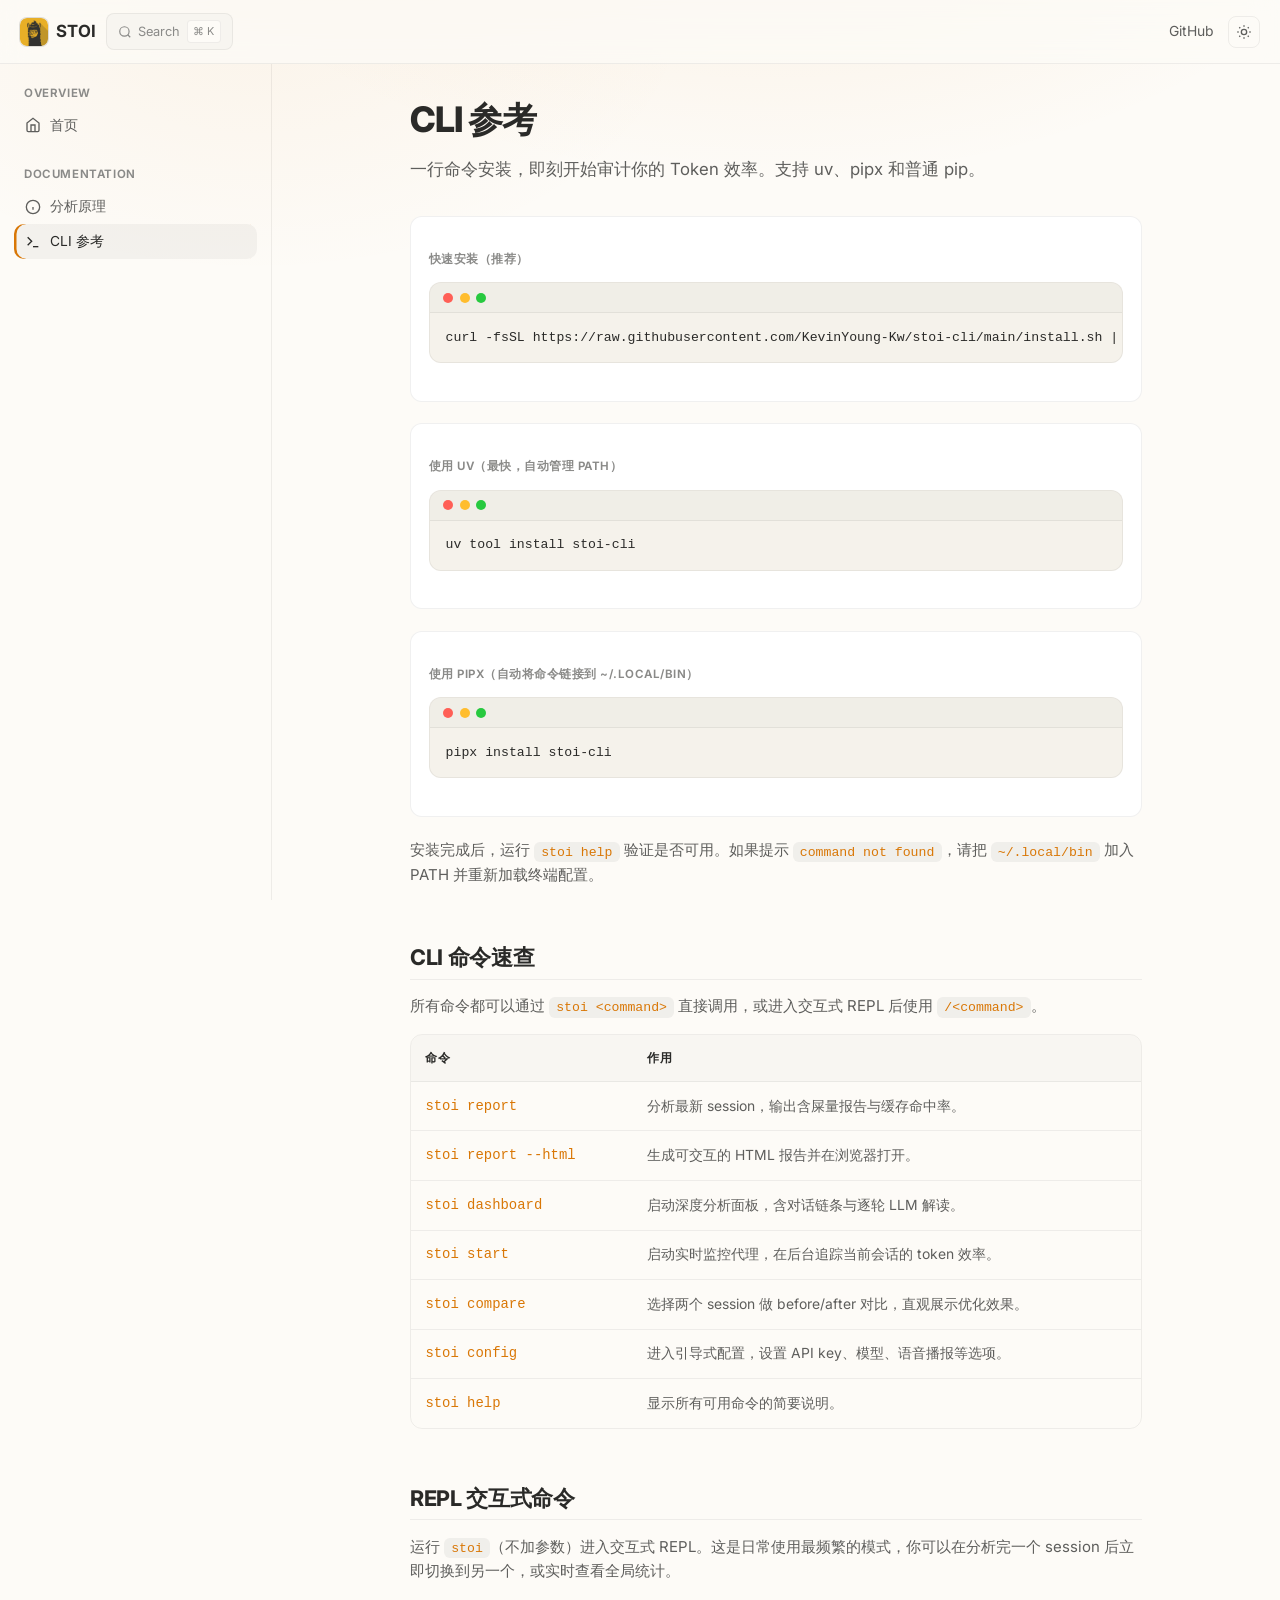
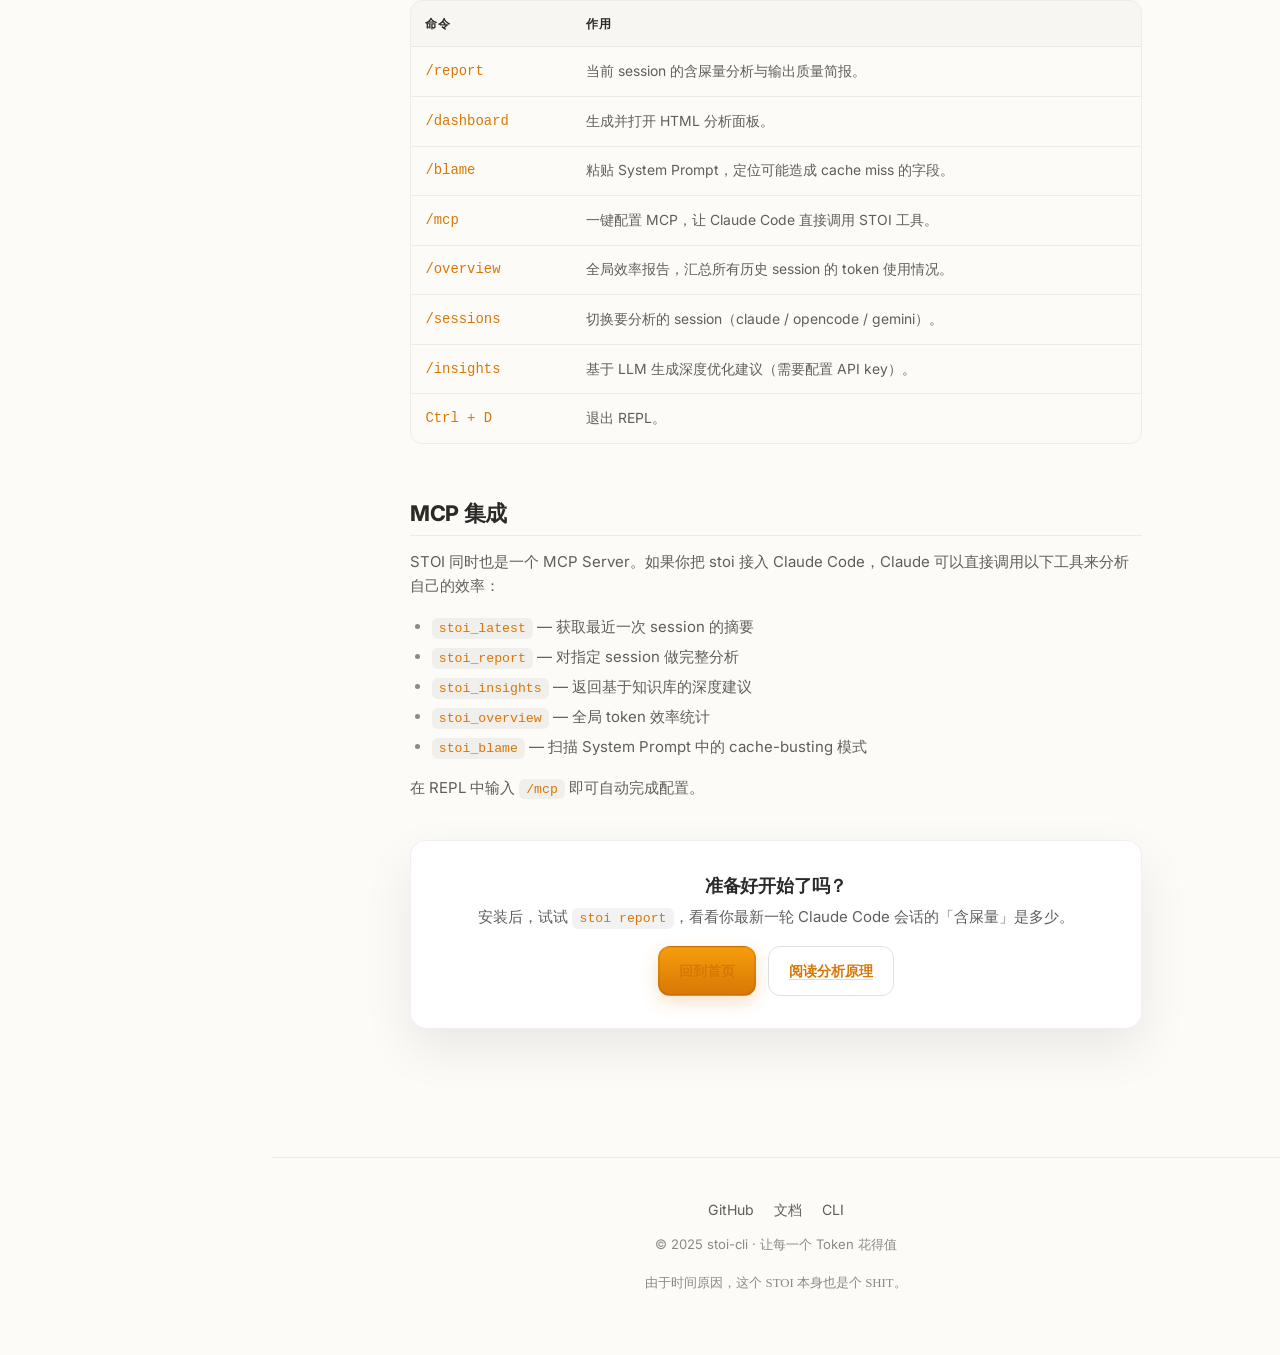
==== commit f978a07f: "feat: precise MCP indicator + data-driven AI suggestions - MCP indicator now parses ~/.claude/settin" ====
--- a/site/cli.html
+++ b/site/cli.html
@@ -7,6 +7,7 @@
   <link rel="preconnect" href="https://fonts.googleapis.com">
   <link rel="preconnect" href="https://fonts.gstatic.com" crossorigin>
   <link href="https://fonts.googleapis.com/css2?family=Inter:wght@400;500;600;700;800&display=swap" rel="stylesheet">
+  <script>(function(){var s=localStorage.getItem('theme'),d=window.matchMedia('(prefers-color-scheme: dark)').matches;document.documentElement.setAttribute('data-theme',s||(d?'dark':'light'));})();</script>
   <link rel="stylesheet" href="./styles.css">
 </head>
 <body>
@@ -26,6 +27,10 @@
         </div>
         <div class="nav-right">
           <a href="https://github.com/KevinYoung-Kw/stoi-cli" target="_blank" rel="noopener">GitHub</a>
+          <button class="theme-toggle" id="theme-toggle" aria-label="Toggle theme">
+            <svg class="moon" width="16" height="16" viewBox="0 0 24 24" fill="none" stroke="currentColor" stroke-width="2"><path d="M12 3a6 6 0 0 0 9 9 9 9 0 1 1-9-9Z"/></svg>
+            <svg class="sun" width="16" height="16" viewBox="0 0 24 24" fill="none" stroke="currentColor" stroke-width="2" style="display:none"><circle cx="12" cy="12" r="4"/><path d="M12 2v2"/><path d="M12 20v2"/><path d="m4.93 4.93 1.41 1.41"/><path d="m17.66 17.66 1.41 1.41"/><path d="M2 12h2"/><path d="M20 12h2"/><path d="m6.34 17.66-1.41 1.41"/><path d="m19.07 4.93-1.41 1.41"/></svg>
+          </button>
           <button class="mobile-menu-btn" aria-label="Open menu" aria-expanded="false" id="mobile-menu-btn">
             <svg width="18" height="18" viewBox="0 0 24 24" fill="none" stroke="currentColor" stroke-width="2">
               <line x1="3" y1="6" x2="21" y2="6"></line>
@@ -66,6 +71,7 @@
       <div id="content-root">
         <div class="content-wrapper">
           <h1>CLI 参考</h1>
+          <p class="hero-lead" style="text-align:left;margin:0 0 2rem">一行命令安装，即刻开始审计你的 Token 效率。支持 uv、pipx 和普通 pip。</p>
 
           <div class="install-box">
             <h4>快速安装（推荐）</h4>
@@ -77,7 +83,12 @@
             <pre><div class="code-header"><span class="dot-r"></span><span class="dot-y"></span><span class="dot-g"></span></div><code>uv tool install stoi-cli</code></pre>
           </div>
 
-          <p>安装完成后，运行 <code>stoi help</code> 验证是否可用。如果提示 <code>command not found</code>，请把 <code>~/.local/bin</code> 加入 PATH。</p>
+          <div class="install-box">
+            <h4>使用 pipx（自动将命令链接到 ~/.local/bin）</h4>
+            <pre><div class="code-header"><span class="dot-r"></span><span class="dot-y"></span><span class="dot-g"></span></div><code>pipx install stoi-cli</code></pre>
+          </div>
+
+          <p>安装完成后，运行 <code>stoi help</code> 验证是否可用。如果提示 <code>command not found</code>，请把 <code>~/.local/bin</code> 加入 PATH 并重新加载终端配置。</p>
 
           <h2>CLI 命令速查</h2>
           <p>所有命令都可以通过 <code>stoi &lt;command&gt;</code> 直接调用，或进入交互式 REPL 后使用 <code>/&lt;command&gt;</code>。</p>
@@ -97,8 +108,8 @@
             </tbody>
           </table>
 
-          <h2>REPL 命令</h2>
-          <p>运行 <code>stoi</code>（不加参数）进入交互式 REPL，以下命令在 REPL 内使用。</p>
+          <h2>REPL 交互式命令</h2>
+          <p>运行 <code>stoi</code>（不加参数）进入交互式 REPL。这是日常使用最频繁的模式，你可以在分析完一个 session 后立即切换到另一个，或实时查看全局统计。</p>
 
           <table class="cheat-table">
             <thead>
@@ -115,6 +126,26 @@
               <tr><td>Ctrl + D</td><td>退出 REPL。</td></tr>
             </tbody>
           </table>
+
+          <h2>MCP 集成</h2>
+          <p>STOI 同时也是一个 MCP Server。如果你把 stoi 接入 Claude Code，Claude 可以直接调用以下工具来分析自己的效率：</p>
+          <ul>
+            <li><code>stoi_latest</code> — 获取最近一次 session 的摘要</li>
+            <li><code>stoi_report</code> — 对指定 session 做完整分析</li>
+            <li><code>stoi_insights</code> — 返回基于知识库的深度建议</li>
+            <li><code>stoi_overview</code> — 全局 token 效率统计</li>
+            <li><code>stoi_blame</code> — 扫描 System Prompt 中的 cache-busting 模式</li>
+          </ul>
+          <p>在 REPL 中输入 <code>/mcp</code> 即可自动完成配置。</p>
+
+          <div class="cta-box">
+            <h3>准备好开始了吗？</h3>
+            <p>安装后，试试 <code>stoi report</code>，看看你最新一轮 Claude Code 会话的「含屎量」是多少。</p>
+            <div class="btn-group">
+              <a class="btn btn-primary" href="./index.html" data-pjax>回到首页</a>
+              <a class="btn btn-secondary" href="./docs.html" data-pjax>阅读分析原理</a>
+            </div>
+          </div>
         </div>
 
         <footer class="site-footer">
@@ -123,7 +154,7 @@
             <a href="./docs.html" data-pjax>文档</a>
             <a href="./cli.html" data-pjax>CLI</a>
           </div>
-          <p class="footer-copy">© 2025 stoi-cli</p>
+          <p class="footer-copy">© 2025 stoi-cli · 让每一个 Token 花得值</p>
           <p class="footer-zicha handwritten">由于时间原因，这个 STOI 本身也是个 SHIT。</p>
         </footer>
       </div>
--- a/site/styles.css
+++ b/site/styles.css
@@ -1,20 +1,48 @@
-/* ── Design Tokens ────────────────────────────────────────────────────────── */
+/* ── Theme Tokens ─────────────────────────────────────────────────────────── */
 :root {
-  --bg-body: #0a0a0a;
-  --bg-surface: #111113;
-  --bg-elevated: #161618;
-  --bg-glass: rgba(17, 17, 19, 0.65);
-  --bg-code: #0d0d0e;
-  --border: rgba(255, 255, 255, 0.055);
-  --border-strong: rgba(255, 255, 255, 0.10);
-  --text-primary: #f4f4f5;
-  --text-secondary: #a1a1aa;
-  --text-muted: #71717a;
+  --bg-body: #FDFBF7;
+  --bg-surface: #FFFFFF;
+  --bg-elevated: #F7F5F0;
+  --bg-glass: rgba(255, 255, 255, 0.75);
+  --bg-code: #F5F2EB;
+  --bg-card: #FFFFFF;
+  --border: rgba(0, 0, 0, 0.06);
+  --border-strong: rgba(0, 0, 0, 0.12);
+  --text-primary: #2A2A28;
+  --text-secondary: #5E5E5C;
+  --text-muted: #8A8A88;
+  --accent: #D97706;
+  --accent-2: #F59E0B;
+  --accent-soft: rgba(217, 119, 6, 0.10);
+  --accent-glow: rgba(217, 119, 6, 0.22);
+  --hero-glow-1: rgba(217, 119, 6, 0.12);
+  --hero-glow-2: rgba(217, 119, 6, 0.06);
+  --shadow-lg: 0 20px 50px rgba(0,0,0,0.08);
+  --sidebar-width: 17rem;
+  --nav-height: 4rem;
+  --radius: 16px;
+  --radius-sm: 12px;
+}
+
+[data-theme="dark"] {
+  --bg-body: #0C0C0C;
+  --bg-surface: #151515;
+  --bg-elevated: #1C1C1C;
+  --bg-glass: rgba(21, 21, 21, 0.65);
+  --bg-code: #0F0F0F;
+  --bg-card: #181818;
+  --border: rgba(255, 255, 255, 0.06);
+  --border-strong: rgba(255, 255, 255, 0.12);
+  --text-primary: #F4F4F4;
+  --text-secondary: #A8A8A8;
+  --text-muted: #737373;
   --accent: #FFB800;
+  --accent-2: #ffcf33;
   --accent-soft: rgba(255, 184, 0, 0.12);
-  --accent-glow: rgba(255, 184, 0, 0.35);
-  --sidebar-width: 18rem;
-  --nav-height: 4rem;
+  --accent-glow: rgba(255, 184, 0, 0.30);
+  --hero-glow-1: rgba(255, 184, 0, 0.10);
+  --hero-glow-2: rgba(255, 184, 0, 0.05);
+  --shadow-lg: 0 20px 50px rgba(0,0,0,0.45);
 }
 
 /* ── Reset & Base ─────────────────────────────────────────────────────────── */
@@ -25,18 +53,26 @@
   margin: 0;
   font-family: "Inter", -apple-system, "PingFang SC", "Noto Sans SC", "Microsoft YaHei", sans-serif;
   background:
-    radial-gradient(1200px 800px at 50% -10%, rgba(255,184,0,0.08), transparent 60%),
-    radial-gradient(900px 600px at 80% 0%, rgba(255,184,0,0.04), transparent 55%),
+    radial-gradient(1100px 700px at 60% -8%, var(--hero-glow-1), transparent 60%),
+    radial-gradient(800px 500px at 20% 0%, var(--hero-glow-2), transparent 55%),
     var(--bg-body);
   color: var(--text-primary);
   line-height: 1.65;
   -webkit-font-smoothing: antialiased;
   font-size: 15px;
   min-height: 100vh;
+  transition: background 0.35s ease, color 0.35s ease;
 }
 
 a { color: inherit; text-decoration: none; }
 img { max-width: 100%; display: block; }
+
+/* ── Utilities ───────────────────────────────────────────────────────────── */
+.muted { color: var(--text-muted); }
+.accent { color: var(--accent); }
+.handwritten {
+  font-family: "LXGW WenKai", "Ma Shan Zheng", "LXGWWenKai-Regular", cursive;
+}
 
 /* ── Layout Shell ─────────────────────────────────────────────────────────── */
 .page-shell {
@@ -52,9 +88,10 @@
   right: 0;
   height: var(--nav-height);
   z-index: 50;
-  background: rgba(10, 10, 10, 0.55);
+  background: color-mix(in srgb, var(--bg-body) 72%, transparent);
   backdrop-filter: blur(14px);
   border-bottom: 1px solid var(--border);
+  transition: background 0.3s, border-color 0.3s;
 }
 
 .top-nav-inner {
@@ -62,7 +99,7 @@
   align-items: center;
   justify-content: space-between;
   height: 100%;
-  padding: 0 1.1rem;
+  padding: 0 1rem;
   max-width: 90rem;
   margin: 0 auto;
 }
@@ -81,18 +118,13 @@
   font-size: 1.05rem;
   letter-spacing: 0.3px;
   color: var(--text-primary);
-  transition: opacity 0.2s;
-}
-
-.nav-logo:hover {
-  opacity: 0.9;
 }
 
 .nav-logo img {
   width: 28px;
   height: 28px;
   border-radius: 7px;
-  box-shadow: 0 0 0 1px rgba(255,255,255,0.06);
+  box-shadow: 0 0 0 1px var(--border-strong);
 }
 
 .nav-search {
@@ -102,7 +134,7 @@
   padding: 0.35rem 0.7rem;
   border-radius: 8px;
   border: 1px solid var(--border);
-  background: rgba(255,255,255,0.02);
+  background: var(--bg-elevated);
   color: var(--text-muted);
   font-size: 0.8rem;
   cursor: pointer;
@@ -112,7 +144,7 @@
 .nav-search:hover {
   border-color: var(--border-strong);
   color: var(--text-secondary);
-  background: rgba(255,255,255,0.04);
+  background: var(--bg-surface);
 }
 
 .nav-search kbd {
@@ -120,30 +152,53 @@
   font-size: 0.68rem;
   padding: 0.12rem 0.35rem;
   border-radius: 4px;
-  background: var(--bg-elevated);
+  background: var(--bg-body);
   border: 1px solid var(--border);
   color: var(--text-muted);
 }
 
 @media (min-width: 768px) {
   .nav-search { display: inline-flex; }
-  .top-nav-inner { padding: 0 1.4rem; }
+  .top-nav-inner { padding: 0 1.25rem; }
 }
 
 .nav-right {
   display: flex;
   align-items: center;
-  gap: 0.9rem;
+  gap: 0.4rem;
 }
 
 .nav-right a {
   font-size: 0.87rem;
   color: var(--text-secondary);
-  transition: color 0.2s;
+  padding: 0.4rem 0.5rem;
+  border-radius: 6px;
+  transition: color 0.2s, background 0.2s;
 }
 
 .nav-right a:hover {
   color: var(--text-primary);
+  background: rgba(128,128,128,0.06);
+}
+
+.theme-toggle {
+  width: 2rem;
+  height: 2rem;
+  display: flex;
+  align-items: center;
+  justify-content: center;
+  border-radius: 8px;
+  border: 1px solid var(--border);
+  background: transparent;
+  color: var(--text-secondary);
+  cursor: pointer;
+  transition: all 0.2s;
+}
+
+.theme-toggle:hover {
+  border-color: var(--border-strong);
+  color: var(--text-primary);
+  background: rgba(128,128,128,0.06);
 }
 
 .mobile-menu-btn {
@@ -163,7 +218,7 @@
 .mobile-menu-btn:hover {
   border-color: var(--border-strong);
   color: var(--text-primary);
-  background: rgba(255,255,255,0.03);
+  background: rgba(128,128,128,0.06);
 }
 
 @media (min-width: 1024px) {
@@ -181,22 +236,20 @@
   background: var(--bg-body);
   z-index: 40;
   transform: translateX(-100%);
-  transition: transform 0.25s cubic-bezier(0.22, 1, 0.36, 1);
-}
-
-.sidebar.is-open {
-  transform: translateX(0);
-}
+  transition: transform 0.3s cubic-bezier(0.22, 1, 0.36, 1), background 0.3s;
+}
+
+.sidebar.is-open { transform: translateX(0); }
 
 .sidebar-scroll {
   height: 100%;
   overflow-y: auto;
-  padding: 1.5rem 1rem 2.5rem;
+  padding: 1.25rem 0.9rem 2.5rem;
 }
 
 .sidebar-scroll::-webkit-scrollbar { width: 5px; }
 .sidebar-scroll::-webkit-scrollbar-thumb {
-  background: rgba(255,255,255,0.10);
+  background: var(--border-strong);
   border-radius: 3px;
 }
 
@@ -210,20 +263,24 @@
 .sidebar-overlay {
   position: fixed;
   inset: 0;
-  background: rgba(0,0,0,0.55);
+  background: rgba(0,0,0,0.45);
   z-index: 35;
   opacity: 0;
   pointer-events: none;
   transition: opacity 0.25s ease;
 }
 
+[data-theme="light"] .sidebar-overlay {
+  background: rgba(0,0,0,0.25);
+}
+
 .sidebar-overlay.is-visible {
   opacity: 1;
   pointer-events: auto;
 }
 
 .sidebar-group {
-  margin-bottom: 1.6rem;
+  margin-bottom: 1.4rem;
 }
 
 .sidebar-title {
@@ -231,35 +288,35 @@
   align-items: center;
   gap: 0.5rem;
   padding: 0 0.6rem;
-  font-size: 0.75rem;
+  font-size: 0.72rem;
   font-weight: 650;
-  letter-spacing: 0.5px;
+  letter-spacing: 0.6px;
   text-transform: uppercase;
   color: var(--text-muted);
-  margin-bottom: 0.35rem;
+  margin-bottom: 0.3rem;
 }
 
 .sidebar-link {
   display: flex;
   align-items: center;
-  gap: 0.65rem;
+  gap: 0.6rem;
   width: 100%;
-  padding: 0.5rem 0.7rem;
+  padding: 0.45rem 0.65rem;
   border-radius: 10px;
-  font-size: 0.87rem;
+  font-size: 0.86rem;
   line-height: 1.5;
   color: var(--text-secondary);
   transition: background 0.15s, color 0.15s, transform 0.15s;
 }
 
 .sidebar-link:hover {
-  background: rgba(255,255,255,0.035);
+  background: rgba(128,128,128,0.07);
   color: var(--text-primary);
   transform: translateX(1px);
 }
 
 .sidebar-link.is-active {
-  background: rgba(255,255,255,0.045);
+  background: rgba(128,128,128,0.08);
   color: var(--text-primary);
   box-shadow: inset 2.5px 0 0 0 var(--accent);
 }
@@ -273,60 +330,55 @@
 }
 
 @media (min-width: 1024px) {
-  .main-content {
-    margin-left: var(--sidebar-width);
-  }
+  .main-content { margin-left: var(--sidebar-width); }
 }
 
 .content-wrapper {
-  max-width: 800px;
-  padding: 2rem 1.1rem 4rem;
+  max-width: 780px;
+  padding: 1.5rem 1rem 3.5rem;
   margin: 0 auto;
 }
 
 @media (min-width: 768px) {
-  .content-wrapper {
-    padding: 2.75rem 2.25rem 5.5rem;
-  }
+  .content-wrapper { padding: 2.25rem 1.5rem 5rem; }
 }
 
 /* ── PJAX Transition ──────────────────────────────────────────────────────── */
 #content-root {
   opacity: 1;
   transform: translateY(0);
-  transition: opacity 0.16s ease, transform 0.16s ease;
-}
-
+  transition: opacity 0.18s ease, transform 0.18s ease;
+}
 #content-root.is-exiting {
   opacity: 0;
   transform: translateY(8px);
 }
 
-/* ── Typography (Prose-like) ─────────────────────────────────────────────── */
+/* ── Typography ───────────────────────────────────────────────────────────── */
 .content-wrapper h1 {
-  font-size: 2.4rem;
+  font-size: 2.2rem;
   font-weight: 800;
-  letter-spacing: -0.035em;
-  line-height: 1.08;
+  letter-spacing: -0.03em;
+  line-height: 1.1;
   margin: 0 0 0.45em;
 }
 
 .content-wrapper h2 {
   font-size: 1.35rem;
-  font-weight: 700;
+  font-weight: 750;
   letter-spacing: -0.015em;
   line-height: 1.25;
-  margin: 2.4em 0 0.6em;
+  margin: 2.6em 0 0.65em;
   padding-bottom: 0.35em;
   border-bottom: 1px solid var(--border);
 }
 
 .content-wrapper h3 {
-  font-size: 1.08rem;
+  font-size: 1.05rem;
   font-weight: 650;
   letter-spacing: -0.01em;
   line-height: 1.35;
-  margin: 1.9em 0 0.5em;
+  margin: 1.8em 0 0.45em;
   color: var(--text-primary);
 }
 
@@ -342,24 +394,16 @@
   margin: 0 0 1.05em;
 }
 
-.content-wrapper li {
-  margin-bottom: 0.35em;
-}
-
-.content-wrapper li::marker {
-  color: var(--text-muted);
-}
-
-.content-wrapper strong {
-  color: var(--text-primary);
-  font-weight: 600;
-}
+.content-wrapper li { margin-bottom: 0.35em; }
+.content-wrapper li::marker { color: var(--text-muted); }
+
+.content-wrapper strong { color: var(--text-primary); font-weight: 600; }
 
 .content-wrapper a {
   color: var(--accent);
   text-decoration: underline;
   text-underline-offset: 2.5px;
-  text-decoration-color: rgba(255,184,0,0.30);
+  text-decoration-color: color-mix(in srgb, var(--accent) 30%, transparent);
   transition: text-decoration-color 0.2s;
 }
 
@@ -367,63 +411,57 @@
   text-decoration-color: var(--accent);
 }
 
-/* ── Hero ─────────────────────────────────────────────────────────────────── */
+/* ── Hero (Landing) ───────────────────────────────────────────────────────── */
 .hero {
   text-align: center;
-  padding: 1.5rem 0 1rem;
+  padding: 1.25rem 0 0.5rem;
+}
+
+.hero-poster {
+  width: min(340px, 92vw);
+  height: auto;
+  margin: 0 auto 1.25rem;
+  border-radius: 18px;
+  box-shadow: var(--shadow-lg), 0 0 0 1px var(--border);
 }
 
 .hero-badge {
   display: inline-flex;
   align-items: center;
   gap: 0.4rem;
-  padding: 0.35rem 0.8rem;
+  padding: 0.35rem 0.85rem;
   border-radius: 999px;
-  border: 1px solid rgba(255,184,0,0.25);
-  background: rgba(255,184,0,0.08);
-  color: #ffce6b;
+  border: 1px solid var(--accent-soft);
+  background: var(--accent-soft);
+  color: var(--accent);
   font-size: 0.78rem;
-  font-weight: 600;
-  margin-bottom: 1.25rem;
-}
-
-.hero-mascot {
-  width: 220px;
-  height: auto;
-  margin: 0 auto 1.25rem;
-  filter: drop-shadow(0 22px 50px rgba(255,184,0,0.22));
-  animation: mascotFloat 5s ease-in-out infinite;
-}
-
-@keyframes mascotFloat {
-  0%, 100% { transform: translateY(0); }
-  50% { transform: translateY(-10px); }
+  font-weight: 650;
+  margin-bottom: 1.1rem;
 }
 
 .hero-title {
-  font-size: clamp(3rem, 8.5vw, 5.2rem);
+  font-size: clamp(2.6rem, 8vw, 4.6rem);
   font-weight: 800;
   letter-spacing: -0.045em;
   line-height: 1.02;
   margin-bottom: 0.18em;
-  background: linear-gradient(180deg, #fff 0%, #b0b0b8 100%);
+  background: linear-gradient(180deg, var(--text-primary) 0%, var(--text-secondary) 100%);
   -webkit-background-clip: text;
   -webkit-text-fill-color: transparent;
-  filter: drop-shadow(0 2px 20px rgba(255,184,0,0.08));
 }
 
 .hero-subtitle {
-  font-size: 1.2rem;
-  color: var(--text-secondary);
-  letter-spacing: 0.4px;
-  margin-bottom: 0.65em;
-}
-
-.hero-tagline {
+  font-size: 1.25rem;
+  color: var(--text-secondary);
+  letter-spacing: 0.3px;
+  margin-bottom: 0.55em;
+}
+
+.hero-lead {
   font-size: 1.05rem;
   color: var(--text-secondary);
-  max-width: 560px;
-  margin: 0 auto 1.8rem;
+  max-width: 580px;
+  margin: 0 auto 1.6rem;
   line-height: 1.75;
 }
 
@@ -433,20 +471,20 @@
   align-items: center;
   justify-content: center;
   gap: 0.4rem;
-  padding: 0.7rem 1.25rem;
-  border-radius: 12px;
+  padding: 0.75rem 1.25rem;
+  border-radius: var(--radius-sm);
   font-size: 0.9rem;
   font-weight: 650;
   transition: transform 0.12s, box-shadow 0.25s, border-color 0.2s;
 }
 
 .btn-primary {
-  background: linear-gradient(180deg, #ffcc33 0%, var(--accent) 100%);
-  color: #0a0a0a;
-  border: 1px solid rgba(255,255,255,0.15);
+  background: linear-gradient(180deg, var(--accent-2) 0%, var(--accent) 100%);
+  color: #fff;
+  border: 1px solid rgba(0,0,0,0.08);
   box-shadow:
-    0 0 0 1px rgba(0,0,0,0.15) inset,
-    0 6px 20px rgba(255,184,0,0.25);
+    0 0 0 1px rgba(0,0,0,0.06) inset,
+    0 6px 18px var(--accent-glow);
   position: relative;
   overflow: hidden;
 }
@@ -462,17 +500,12 @@
 .btn-primary:hover {
   transform: translateY(-2px);
   box-shadow:
-    0 0 0 1px rgba(0,0,0,0.15) inset,
-    0 10px 28px rgba(255,184,0,0.35);
-}
-
-.btn-primary:hover::after {
-  animation: shimmer 0.9s ease;
-}
-
-@keyframes shimmer {
-  100% { transform: translateX(100%); }
-}
+    0 0 0 1px rgba(0,0,0,0.06) inset,
+    0 10px 26px var(--accent-glow);
+}
+
+.btn-primary:hover::after { animation: shimmer 0.85s ease; }
+@keyframes shimmer { 100% { transform: translateX(100%); } }
 
 .btn-secondary {
   background: transparent;
@@ -483,7 +516,7 @@
 .btn-secondary:hover {
   border-color: var(--accent);
   color: var(--accent);
-  background: rgba(255,184,0,0.04);
+  background: var(--accent-soft);
 }
 
 .btn-group {
@@ -493,52 +526,32 @@
   flex-wrap: wrap;
 }
 
-/* ── Bento Cards ───────────────────────────────────────────────────────────── */
-.cards {
-  display: grid;
-  grid-template-columns: repeat(1, 1fr);
-  gap: 1rem;
-  margin: 2.5rem 0 0.5rem;
-}
-
-@media (min-width: 640px) {
-  .cards {
-    grid-template-columns: repeat(2, 1fr);
-  }
-  .cards .card:last-child {
-    grid-column: span 2;
-  }
-}
-
-@media (min-width: 840px) {
-  .cards {
-    grid-template-columns: repeat(3, 1fr);
-  }
-  .cards .card:last-child {
-    grid-column: span 1;
-  }
-}
-
-.card {
+/* ── Section helpers ──────────────────────────────────────────────────────── */
+.section-intro {
+  color: var(--text-muted);
+  font-size: 0.95rem;
+  max-width: 560px;
+  margin-bottom: 1.25rem;
+}
+
+/* ── Founder Card (flomo-style) ───────────────────────────────────────────── */
+.founder-card {
   position: relative;
-  background:
-    linear-gradient(180deg, rgba(255,255,255,0.04) 0%, rgba(255,255,255,0) 100%),
-    var(--bg-glass);
+  background: var(--bg-card);
   border: 1px solid var(--border);
-  border-radius: 18px;
-  padding: 1.35rem;
-  overflow: hidden;
-  transition: border-color 0.25s, transform 0.2s, box-shadow 0.25s;
-  backdrop-filter: blur(8px);
-}
-
-.card::before {
+  border-radius: var(--radius);
+  padding: 1.5rem;
+  margin: 2rem 0;
+  box-shadow: var(--shadow-lg);
+}
+
+.founder-card::before {
   content: "";
   position: absolute;
-  inset: 0;
+  top: 0; left: 0; right: 0; bottom: 0;
   border-radius: inherit;
   padding: 1px;
-  background: linear-gradient(160deg, rgba(255,255,255,0.12), rgba(255,255,255,0) 40%);
+  background: linear-gradient(160deg, rgba(128,128,128,0.15), transparent 45%);
   -webkit-mask: linear-gradient(#fff 0 0) content-box, linear-gradient(#fff 0 0);
   mask: linear-gradient(#fff 0 0) content-box, linear-gradient(#fff 0 0);
   -webkit-mask-composite: xor;
@@ -546,114 +559,214 @@
   pointer-events: none;
 }
 
-.card:hover {
-  border-color: rgba(255,184,0,0.35);
-  transform: translateY(-3px);
-  box-shadow: 0 20px 50px rgba(0,0,0,0.35), 0 0 0 1px rgba(255,184,0,0.06);
-}
-
-.card-icon {
+.founder-header {
+  display: flex;
+  align-items: center;
+  gap: 0.75rem;
+  margin-bottom: 0.75rem;
+}
+
+.founder-avatar {
   width: 40px;
   height: 40px;
-  display: flex;
-  align-items: center;
-  justify-content: center;
-  border-radius: 11px;
-  background: rgba(255,184,0,0.10);
-  border: 1px solid rgba(255,184,0,0.18);
-  color: var(--accent);
-  margin-bottom: 1rem;
-}
-
-.card-icon svg {
-  width: 20px;
-  height: 20px;
-}
-
-.card h3 {
-  font-size: 1rem;
+  border-radius: 50%;
+  object-fit: cover;
+  background: var(--bg-elevated);
+}
+
+.founder-meta {
+  display: flex;
+  flex-direction: column;
+}
+
+.founder-name {
   font-weight: 650;
-  margin-bottom: 0.3em;
-  color: var(--text-primary);
-}
-
-.card p {
-  font-size: 0.88rem;
+  font-size: 0.92rem;
+  color: var(--text-primary);
+}
+
+.founder-role {
+  font-size: 0.78rem;
+  color: var(--text-muted);
+}
+
+.founder-card p {
+  margin: 0 0 0.7em;
+  color: var(--text-secondary);
+  line-height: 1.8;
+}
+
+.founder-card p:last-child { margin-bottom: 0; }
+
+/* ── Bento / Feature Cards ────────────────────────────────────────────────── */
+.bento {
+  display: grid;
+  grid-template-columns: 1fr;
+  gap: 0.9rem;
+  margin: 1.25rem 0;
+}
+
+@media (min-width: 640px) {
+  .bento { grid-template-columns: repeat(2, 1fr); }
+  .bento .span-2 { grid-column: span 2; }
+}
+
+@media (min-width: 900px) {
+  .bento-3 { grid-template-columns: repeat(3, 1fr); }
+  .bento-3 .span-2 { grid-column: span 2; }
+  .bento-4 { grid-template-columns: repeat(4, 1fr); }
+}
+
+.bento-item {
+  position: relative;
+  background: var(--bg-card);
+  border: 1px solid var(--border);
+  border-radius: var(--radius-sm);
+  padding: 1.25rem;
+  transition: transform 0.2s, box-shadow 0.2s, border-color 0.2s;
+  overflow: hidden;
+}
+
+.bento-item:hover {
+  transform: translateY(-2px);
+  box-shadow: var(--shadow-lg);
+  border-color: var(--border-strong);
+}
+
+.bento-item h4 {
+  font-size: 0.95rem;
+  font-weight: 650;
+  margin: 0 0 0.35em;
+  color: var(--text-primary);
+}
+
+.bento-item p {
+  font-size: 0.87rem;
   color: var(--text-secondary);
   margin: 0;
   line-height: 1.65;
 }
+
+.bento-icon {
+  width: 36px;
+  height: 36px;
+  display: flex;
+  align-items: center;
+  justify-content: center;
+  border-radius: 10px;
+  background: var(--accent-soft);
+  color: var(--accent);
+  margin-bottom: 0.85rem;
+}
+
+.bento-icon svg { width: 18px; height: 18px; }
+
+.bento-stat {
+  font-size: 1.6rem;
+  font-weight: 700;
+  color: var(--accent);
+  margin-bottom: 0.15em;
+}
+
+/* ── Before / After ───────────────────────────────────────────────────────── */
+.compare {
+  display: grid;
+  grid-template-columns: 1fr;
+  gap: 0.9rem;
+  margin: 1.25rem 0;
+}
+@media (min-width: 720px) { .compare { grid-template-columns: 1fr 1fr; } }
+
+.compare-box {
+  background: var(--bg-card);
+  border: 1px solid var(--border);
+  border-radius: var(--radius-sm);
+  padding: 1.15rem;
+}
+
+.compare-box.negative { border-left: 3px solid #ef4444; }
+.compare-box.positive { border-left: 3px solid #22c55e; }
+
+.compare-box h4 {
+  font-size: 0.85rem;
+  font-weight: 650;
+  text-transform: uppercase;
+  letter-spacing: 0.5px;
+  margin: 0 0 0.6em;
+}
+.compare-box.negative h4 { color: #ef4444; }
+.compare-box.positive h4 { color: #22c55e; }
+
+.compare-box p {
+  font-size: 0.88rem;
+  color: var(--text-secondary);
+  margin: 0 0 0.5em;
+}
+.compare-box p:last-child { margin-bottom: 0; }
 
 /* ── Tables ──────────────────────────────────────────────────────────────── */
 .content-wrapper table {
   width: 100%;
   border-collapse: separate;
   border-spacing: 0;
-  margin: 1.25em 0 1.75em;
-  font-size: 0.88rem;
+  margin: 1.15em 0 1.6em;
+  font-size: 0.87rem;
   border: 1px solid var(--border);
-  border-radius: 14px;
+  border-radius: var(--radius-sm);
   overflow: hidden;
 }
 
 .content-wrapper th,
 .content-wrapper td {
   text-align: left;
-  padding: 0.85rem 1rem;
+  padding: 0.8rem 0.9rem;
   border-bottom: 1px solid var(--border);
 }
 
-.content-wrapper tbody tr {
-  transition: background 0.12s;
-}
-
-.content-wrapper tbody tr:hover {
-  background: rgba(255,255,255,0.02);
-}
+.content-wrapper tbody tr { transition: background 0.12s; }
+.content-wrapper tbody tr:hover { background: rgba(128,128,128,0.04); }
 
 .content-wrapper th {
-  font-weight: 600;
-  color: var(--text-primary);
-  background: rgba(255,255,255,0.025);
-  font-size: 0.78rem;
+  font-weight: 650;
+  color: var(--text-primary);
+  background: rgba(128,128,128,0.04);
+  font-size: 0.75rem;
   letter-spacing: 0.4px;
   text-transform: uppercase;
 }
 
-.content-wrapper tr:last-child td {
-  border-bottom: none;
-}
+.content-wrapper tr:last-child td { border-bottom: none; }
 
 /* ── Code ─────────────────────────────────────────────────────────────────── */
 code, pre {
   font-family: ui-monospace, SFMono-Regular, "SF Mono", Menlo, Consolas, monospace;
-  font-size: 0.835rem;
+  font-size: 0.825rem;
 }
 
 code {
-  background: rgba(255,255,255,0.055);
+  background: rgba(128,128,128,0.10);
   padding: 0.18rem 0.45rem;
   border-radius: 6px;
-  color: #ffd666;
+  color: var(--accent);
 }
 
 pre {
   background: var(--bg-code);
   border: 1px solid var(--border);
-  border-radius: 16px;
+  border-radius: var(--radius-sm);
   padding: 0;
   overflow: hidden;
   line-height: 1.55;
-  margin: 1.15em 0 1.7em;
+  margin: 1em 0 1.5em;
 }
 
 pre .code-header {
   display: flex;
   align-items: center;
   gap: 0.4rem;
-  padding: 0.65rem 0.9rem;
+  padding: 0.6rem 0.85rem;
   border-bottom: 1px solid var(--border);
-  background: rgba(255,255,255,0.02);
+  background: rgba(128,128,128,0.04);
 }
 
 pre .code-header span {
@@ -668,26 +781,23 @@
 
 pre code {
   display: block;
-  padding: 1rem 1.1rem;
+  padding: 0.9rem 1rem;
   background: none;
-  color: #e4e4e7;
+  color: var(--text-primary);
   overflow-x: auto;
 }
 
 /* ── Install Box ──────────────────────────────────────────────────────────── */
 .install-box {
-  background:
-    linear-gradient(180deg, rgba(255,255,255,0.03) 0%, rgba(255,255,255,0) 100%),
-    var(--bg-glass);
+  background: var(--bg-card);
   border: 1px solid var(--border);
-  border-radius: 16px;
-  padding: 1.15rem;
-  margin: 1rem 0 1.5rem;
-  backdrop-filter: blur(6px);
+  border-radius: var(--radius-sm);
+  padding: 1.1rem;
+  margin: 1rem 0 1.35rem;
 }
 
 .install-box h4 {
-  font-size: 0.75rem;
+  font-size: 0.72rem;
   color: var(--text-muted);
   margin-bottom: 0.55rem;
   font-weight: 650;
@@ -699,32 +809,53 @@
 .cheat-table td:first-child {
   font-family: ui-monospace, SFMono-Regular, "SF Mono", Menlo, Consolas, monospace;
   white-space: nowrap;
-  color: #ffd666;
-}
-
-.cheat-table td:last-child {
-  color: var(--text-secondary);
-}
-
-/* ── Callout ──────────────────────────────────────────────────────────────── */
+  color: var(--accent);
+}
+
+.cheat-table td:last-child { color: var(--text-secondary); }
+
+/* ── Callout / Tip ────────────────────────────────────────────────────────── */
 .callout {
-  background: linear-gradient(180deg, rgba(255,184,0,0.07) 0%, rgba(255,184,0,0.02) 100%);
-  border: 1px solid rgba(255,184,0,0.18);
-  border-radius: 14px;
-  padding: 1.1rem 1.2rem;
-  margin: 1.35rem 0;
+  background: var(--accent-soft);
+  border: 1px solid var(--accent-soft);
+  border-radius: var(--radius-sm);
+  padding: 1rem 1.15rem;
+  margin: 1.25rem 0;
 }
 
 .callout p {
   margin: 0;
   color: var(--text-secondary);
   font-size: 0.92rem;
+}
+
+/* ── CTA Box ──────────────────────────────────────────────────────────────── */
+.cta-box {
+  background: var(--bg-card);
+  border: 1px solid var(--border);
+  border-radius: var(--radius);
+  padding: 2rem 1.5rem;
+  text-align: center;
+  margin: 2.5rem 0 0.5rem;
+  box-shadow: var(--shadow-lg);
+}
+
+.cta-box h3 {
+  font-size: 1.15rem;
+  font-weight: 700;
+  margin: 0 0 0.35em;
+  color: var(--text-primary);
+}
+
+.cta-box p {
+  color: var(--text-secondary);
+  margin: 0 0 1.1em;
 }
 
 /* ── Footer ──────────────────────────────────────────────────────────────── */
 .site-footer {
   border-top: 1px solid var(--border);
-  padding: 2.75rem 0 3.5rem;
+  padding: 2.5rem 0 3rem;
   margin-top: 2.5rem;
   text-align: center;
 }
@@ -742,9 +873,7 @@
   transition: color 0.2s;
 }
 
-.footer-links a:hover {
-  color: var(--text-primary);
-}
+.footer-links a:hover { color: var(--text-primary); }
 
 .footer-copy {
   font-size: 0.82rem;
@@ -752,13 +881,9 @@
 }
 
 .footer-zicha {
-  margin-top: 1.25rem;
+  margin-top: 1.1rem;
   font-size: 0.8rem;
   color: var(--text-muted);
-}
-
-.handwritten {
-  font-family: "LXGW WenKai", "Ma Shan Zheng", cursive;
 }
 
 /* ── Search Modal ─────────────────────────────────────────────────────────── */
@@ -776,31 +901,31 @@
   transition: opacity 0.2s ease;
 }
 
+[data-theme="light"] .search-modal { background: rgba(0,0,0,0.25); }
+
 .search-modal.is-open {
   opacity: 1;
   pointer-events: auto;
 }
 
 .search-panel {
-  width: min(560px, 92vw);
+  width: min(520px, 92vw);
   background: var(--bg-surface);
   border: 1px solid var(--border-strong);
-  border-radius: 16px;
+  border-radius: var(--radius);
   overflow: hidden;
-  box-shadow: 0 28px 70px rgba(0,0,0,0.55);
+  box-shadow: var(--shadow-lg);
   transform: scale(0.96);
   transition: transform 0.2s cubic-bezier(0.22, 1, 0.36, 1);
 }
 
-.search-modal.is-open .search-panel {
-  transform: scale(1);
-}
+.search-modal.is-open .search-panel { transform: scale(1); }
 
 .search-input-wrap {
   display: flex;
   align-items: center;
   gap: 0.5rem;
-  padding: 0.9rem 1rem;
+  padding: 0.85rem 1rem;
   border-bottom: 1px solid var(--border);
 }
 
@@ -813,19 +938,17 @@
   font-size: 1rem;
 }
 
-.search-input-wrap input::placeholder {
-  color: var(--text-muted);
-}
+.search-input-wrap input::placeholder { color: var(--text-muted); }
 
 .search-results {
-  max-height: 320px;
+  max-height: 300px;
   overflow-y: auto;
   padding: 0.5rem;
 }
 
 .search-result-item {
   display: block;
-  padding: 0.6rem 0.75rem;
+  padding: 0.55rem 0.7rem;
   border-radius: 10px;
   font-size: 0.9rem;
   color: var(--text-secondary);
@@ -833,7 +956,7 @@
 
 .search-result-item:hover,
 .search-result-item.is-selected {
-  background: rgba(255,255,255,0.04);
+  background: rgba(128,128,128,0.07);
   color: var(--text-primary);
 }
 
@@ -844,21 +967,703 @@
   font-size: 0.9rem;
 }
 
-/* ── Mobile tweaks ────────────────────────────────────────────────────────── */
+/* ── Landing Page: Hero ──────────────────────────────────────────────────── */
+.landing-hero {
+  position: relative;
+  min-height: 100vh;
+  display: flex;
+  flex-direction: column;
+  align-items: center;
+  justify-content: center;
+  text-align: center;
+  padding: calc(var(--nav-height) + 2rem) 1rem 4rem;
+  overflow: hidden;
+}
+
+.hero-orb {
+  position: absolute;
+  border-radius: 50%;
+  filter: blur(80px);
+  opacity: 0.55;
+  pointer-events: none;
+  animation: floatOrb 12s ease-in-out infinite;
+}
+
+.hero-orb-1 {
+  width: 50vw;
+  height: 50vw;
+  max-width: 700px;
+  max-height: 700px;
+  background: var(--accent-glow);
+  top: -10%;
+  right: -10%;
+  animation-delay: 0s;
+}
+
+.hero-orb-2 {
+  width: 35vw;
+  height: 35vw;
+  max-width: 500px;
+  max-height: 500px;
+  background: var(--hero-glow-1);
+  bottom: 5%;
+  left: -5%;
+  animation-delay: -4s;
+}
+
+.hero-orb-3 {
+  width: 20vw;
+  height: 20vw;
+  max-width: 300px;
+  max-height: 300px;
+  background: var(--accent-soft);
+  top: 40%;
+  left: 20%;
+  animation-delay: -8s;
+  opacity: 0.35;
+}
+
+@keyframes floatOrb {
+  0%, 100% { transform: translate(0, 0) scale(1); }
+  33% { transform: translate(20px, -30px) scale(1.05); }
+  66% { transform: translate(-15px, 15px) scale(0.98); }
+}
+
+.hero-content {
+  position: relative;
+  z-index: 2;
+  max-width: 980px;
+}
+
+.hero-title-kinetic {
+  font-size: clamp(3rem, 10vw, 7.5rem);
+  font-weight: 800;
+  letter-spacing: -0.05em;
+  line-height: 1.05;
+  margin: 0 0 0.15em;
+}
+
+.hero-title-kinetic .title-line {
+  display: block;
+}
+
+.hero-title-kinetic .title-line.accent {
+  background: linear-gradient(90deg, var(--accent), var(--accent-2));
+  -webkit-background-clip: text;
+  -webkit-text-fill-color: transparent;
+}
+
+.hero-subtitle-kinetic {
+  font-size: clamp(1rem, 2.2vw, 1.35rem);
+  color: var(--text-muted);
+  letter-spacing: 0.08em;
+  text-transform: uppercase;
+  margin: 0 0 1.8em;
+}
+
+.hero-visual {
+  position: relative;
+  width: min(520px, 88vw);
+  margin: 0 auto 2.5rem;
+  perspective: 1200px;
+}
+
+.hero-visual::before {
+  content: "";
+  position: absolute;
+  inset: 8%;
+  background: var(--accent-glow);
+  filter: blur(50px);
+  border-radius: 30px;
+  z-index: -1;
+  opacity: 0.7;
+}
+
+.hero-visual img {
+  width: 100%;
+  border-radius: 24px;
+  box-shadow: var(--shadow-lg), 0 0 0 1px var(--border);
+  transform-style: preserve-3d;
+  transition: transform 0.5s cubic-bezier(0.22, 1, 0.36, 1);
+}
+
+.hero-visual:hover img {
+  transform: rotateY(4deg) rotateX(-3deg) scale(1.02);
+}
+
+.hero-cta {
+  display: flex;
+  gap: 0.9rem;
+  justify-content: center;
+  flex-wrap: wrap;
+}
+
+.hero-scroll-hint {
+  position: absolute;
+  bottom: 2rem;
+  left: 50%;
+  transform: translateX(-50%);
+  display: flex;
+  flex-direction: column;
+  align-items: center;
+  gap: 0.5rem;
+  color: var(--text-muted);
+  font-size: 0.75rem;
+  letter-spacing: 0.05em;
+}
+
+.scroll-arrow {
+  width: 1.2rem;
+  height: 1.8rem;
+  border: 1.5px solid var(--border-strong);
+  border-radius: 999px;
+  position: relative;
+}
+
+.scroll-arrow::after {
+  content: "";
+  position: absolute;
+  top: 6px;
+  left: 50%;
+  transform: translateX(-50%);
+  width: 3px;
+  height: 6px;
+  background: var(--accent);
+  border-radius: 2px;
+  animation: scrollBounce 1.6s ease-in-out infinite;
+}
+
+@keyframes scrollBounce {
+  0%, 100% { top: 6px; opacity: 1; }
+  50% { top: 14px; opacity: 0.3; }
+}
+
+/* ── Landing Page: Sections ─────────────────────────────────────────────── */
+.landing-section {
+  position: relative;
+  padding: 6rem 1rem;
+}
+
+@media (min-width: 768px) {
+  .landing-section { padding: 8rem 1.5rem; }
+}
+
+/* Quote Section */
+.quote-section {
+  display: flex;
+  justify-content: center;
+  background:
+    radial-gradient(600px 400px at 80% 50%, var(--hero-glow-1), transparent 60%),
+    var(--bg-body);
+}
+
+.quote-content {
+  max-width: 820px;
+  text-align: center;
+}
+
+.quote-mark {
+  font-size: 8rem;
+  line-height: 1;
+  color: var(--accent);
+  opacity: 0.25;
+  font-family: Georgia, serif;
+  margin-bottom: -2rem;
+}
+
+.quote-text {
+  font-size: clamp(1.6rem, 4vw, 2.6rem);
+  font-weight: 700;
+  line-height: 1.35;
+  color: var(--text-primary);
+  margin-bottom: 1.25rem;
+}
+
+.quote-body {
+  font-size: clamp(1rem, 2vw, 1.25rem);
+  color: var(--text-secondary);
+  line-height: 1.8;
+  margin-bottom: 2.5rem;
+}
+
+.quote-signature {
+  display: inline-flex;
+  align-items: center;
+  gap: 0.9rem;
+  padding: 0.8rem 1.2rem;
+  border-radius: 999px;
+  background: var(--bg-card);
+  border: 1px solid var(--border);
+}
+
+.quote-signature img {
+  width: 36px;
+  height: 36px;
+  border-radius: 50%;
+  object-fit: cover;
+}
+
+.sig-name { font-weight: 650; font-size: 0.92rem; color: var(--text-primary); }
+.sig-role { font-size: 0.78rem; color: var(--text-muted); }
+
+/* Problem Section */
+.problem-section {
+  background: var(--bg-surface);
+  display: flex;
+  align-items: center;
+  justify-content: center;
+  overflow: hidden;
+}
+
+.problem-content {
+  position: relative;
+  z-index: 2;
+  max-width: 900px;
+  text-align: center;
+}
+
+.problem-label, .section-label {
+  display: inline-block;
+  font-size: 0.72rem;
+  font-weight: 700;
+  letter-spacing: 0.12em;
+  color: var(--accent);
+  margin-bottom: 0.9rem;
+}
+
+.problem-title, .section-title {
+  font-size: clamp(2.4rem, 6vw, 4.2rem);
+  font-weight: 800;
+  letter-spacing: -0.04em;
+  line-height: 1.08;
+  margin: 0 0 0.5em;
+}
+
+.text-gradient-fire {
+  background: linear-gradient(90deg, #ff6b6b, #ff8e53);
+  -webkit-background-clip: text;
+  -webkit-text-fill-color: transparent;
+}
+
+.problem-visual {
+  margin: 2.5rem 0;
+}
+
+.burn-stat {
+  display: inline-flex;
+  align-items: baseline;
+  justify-content: center;
+  gap: 0.15em;
+}
+
+.burn-number {
+  font-size: clamp(6rem, 18vw, 12rem);
+  font-weight: 800;
+  line-height: 1;
+  letter-spacing: -0.06em;
+  color: var(--text-primary);
+}
+
+.burn-unit {
+  font-size: clamp(2rem, 6vw, 4rem);
+  font-weight: 700;
+  color: var(--accent);
+}
+
+.burn-caption {
+  font-size: 1rem;
+  color: var(--text-muted);
+  margin-top: 0.5em;
+}
+
+.problem-detail {
+  max-width: 640px;
+  margin: 0 auto;
+  font-size: 1.05rem;
+  color: var(--text-secondary);
+  line-height: 1.85;
+}
+
+.problem-glow {
+  position: absolute;
+  width: 60vw;
+  height: 60vw;
+  max-width: 800px;
+  max-height: 800px;
+  background: radial-gradient(circle, rgba(239,68,68,0.12) 0%, transparent 70%);
+  top: 50%;
+  left: 50%;
+  transform: translate(-50%, -50%);
+  pointer-events: none;
+  z-index: 0;
+}
+
+/* Layers Section */
+.layers-section {
+  background:
+    radial-gradient(700px 500px at 20% 20%, var(--hero-glow-1), transparent 60%),
+    var(--bg-body);
+}
+
+.layers-header {
+  text-align: center;
+  max-width: 700px;
+  margin: 0 auto 3.5rem;
+}
+
+.section-subtitle {
+  font-size: 1.05rem;
+  color: var(--text-muted);
+  line-height: 1.7;
+}
+
+.layers-grid {
+  display: grid;
+  grid-template-columns: 1fr;
+  gap: 1.25rem;
+  max-width: 1100px;
+  margin: 0 auto;
+}
+
+@media (min-width: 768px) {
+  .layers-grid { grid-template-columns: repeat(3, 1fr); }
+}
+
+.layer-card {
+  position: relative;
+  background: var(--bg-card);
+  border: 1px solid var(--border);
+  border-radius: var(--radius);
+  padding: 2rem 1.6rem;
+  transition: transform 0.3s, box-shadow 0.3s, border-color 0.3s;
+  overflow: hidden;
+}
+
+.layer-card:hover {
+  transform: translateY(-4px);
+  box-shadow: var(--shadow-lg);
+  border-color: var(--border-strong);
+}
+
+.layer-number {
+  position: absolute;
+  top: 1rem;
+  right: 1.2rem;
+  font-size: 0.75rem;
+  font-weight: 700;
+  color: var(--text-muted);
+  opacity: 0.5;
+}
+
+.layer-icon {
+  width: 44px;
+  height: 44px;
+  display: flex;
+  align-items: center;
+  justify-content: center;
+  border-radius: 12px;
+  background: var(--accent-soft);
+  color: var(--accent);
+  margin-bottom: 1.1rem;
+}
+
+.layer-icon svg { width: 22px; height: 22px; }
+
+.layer-card h3 {
+  font-size: 1.05rem;
+  font-weight: 700;
+  margin: 0 0 0.45em;
+  color: var(--text-primary);
+}
+
+.layer-card p {
+  font-size: 0.9rem;
+  color: var(--text-secondary);
+  line-height: 1.7;
+  margin: 0;
+}
+
+/* Method Section */
+.method-section {
+  background: var(--bg-surface);
+}
+
+.method-header {
+  text-align: center;
+  max-width: 640px;
+  margin: 0 auto 3.5rem;
+}
+
+.method-track {
+  display: flex;
+  flex-direction: column;
+  align-items: center;
+  gap: 0;
+  max-width: 720px;
+  margin: 0 auto;
+}
+
+@media (min-width: 900px) {
+  .method-track {
+    flex-direction: row;
+    justify-content: center;
+    align-items: stretch;
+    max-width: 1100px;
+  }
+}
+
+.method-step {
+  flex: 1;
+  text-align: center;
+  padding: 1.5rem 1rem;
+  min-width: 160px;
+}
+
+.step-dot {
+  width: 3.2rem;
+  height: 3.2rem;
+  display: flex;
+  align-items: center;
+  justify-content: center;
+  border-radius: 50%;
+  background: var(--accent-soft);
+  color: var(--accent);
+  font-weight: 700;
+  font-size: 0.9rem;
+  margin: 0 auto 1rem;
+  border: 1px solid var(--border-strong);
+}
+
+.step-content h4 {
+  font-size: 1rem;
+  font-weight: 650;
+  margin: 0 0 0.35em;
+  color: var(--text-primary);
+}
+
+.step-content p {
+  font-size: 0.88rem;
+  color: var(--text-muted);
+  margin: 0;
+  line-height: 1.65;
+}
+
+.method-connector {
+  width: 2px;
+  height: 2.5rem;
+  background: linear-gradient(180deg, var(--border-strong), var(--accent) 50%, var(--border-strong));
+  opacity: 0.5;
+}
+
+@media (min-width: 900px) {
+  .method-connector {
+    width: 2.5rem;
+    height: 2px;
+    align-self: center;
+    background: linear-gradient(90deg, var(--border-strong), var(--accent) 50%, var(--border-strong));
+  }
+}
+
+/* Transform Section */
+.transform-section {
+  background:
+    radial-gradient(800px 600px at 50% 100%, var(--hero-glow-1), transparent 60%),
+    var(--bg-body);
+}
+
+.transform-header {
+  text-align: center;
+  max-width: 640px;
+  margin: 0 auto 3rem;
+}
+
+.transform-stage {
+  display: flex;
+  flex-direction: column;
+  align-items: center;
+  gap: 1.5rem;
+  max-width: 1000px;
+  margin: 0 auto;
+}
+
+@media (min-width: 768px) {
+  .transform-stage {
+    flex-direction: row;
+    justify-content: center;
+    align-items: stretch;
+  }
+}
+
+.transform-card {
+  flex: 1;
+  max-width: 420px;
+  background: var(--bg-card);
+  border: 1px solid var(--border);
+  border-radius: var(--radius);
+  padding: 2rem;
+  transition: transform 0.3s, box-shadow 0.3s;
+}
+
+.transform-card:hover { transform: translateY(-3px); box-shadow: var(--shadow-lg); }
+.transform-card.negative { border-bottom: 3px solid #ef4444; }
+.transform-card.positive { border-bottom: 3px solid #22c55e; }
+
+.transform-status {
+  display: inline-flex;
+  align-items: center;
+  gap: 0.5rem;
+  font-size: 0.75rem;
+  font-weight: 650;
+  letter-spacing: 0.08em;
+  color: var(--text-muted);
+  margin-bottom: 1rem;
+}
+
+.status-dot {
+  width: 7px;
+  height: 7px;
+  border-radius: 50%;
+}
+.transform-card.negative .status-dot { background: #ef4444; }
+.transform-card.positive .status-dot { background: #22c55e; }
+
+.transform-card h3 {
+  font-size: 1.35rem;
+  font-weight: 700;
+  margin: 0 0 0.8em;
+  color: var(--text-primary);
+  line-height: 1.25;
+}
+
+.transform-card ul {
+  padding-left: 1.1rem;
+  margin: 0;
+  color: var(--text-secondary);
+  font-size: 0.92rem;
+  line-height: 1.8;
+}
+
+.transform-card li { margin-bottom: 0.5em; }
+
+.transform-arrow {
+  display: flex;
+  align-items: center;
+  justify-content: center;
+  color: var(--accent);
+  flex-shrink: 0;
+}
+
+.transform-arrow svg {
+  width: 40px;
+  height: 40px;
+}
+
+@media (min-width: 768px) {
+  .transform-arrow svg {
+    transform: rotate(0);
+  }
+}
+@media (max-width: 767px) {
+  .transform-arrow svg {
+    transform: rotate(90deg);
+  }
+}
+
+/* CTA Section */
+.cta-section {
+  position: relative;
+  text-align: center;
+  padding: 7rem 1rem;
+  overflow: hidden;
+}
+
+.cta-glow {
+  position: absolute;
+  width: 80vw;
+  height: 80vw;
+  max-width: 900px;
+  max-height: 900px;
+  background: radial-gradient(circle, var(--accent-glow) 0%, transparent 65%);
+  top: 50%;
+  left: 50%;
+  transform: translate(-50%, -50%);
+  pointer-events: none;
+  z-index: 0;
+}
+
+.cta-banner {
+  position: relative;
+  z-index: 1;
+  width: min(320px, 72vw);
+  border-radius: 20px;
+  margin-bottom: 2rem;
+  box-shadow: var(--shadow-lg), 0 0 0 1px var(--border);
+}
+
+.cta-title {
+  position: relative;
+  z-index: 1;
+  font-size: clamp(1.8rem, 5vw, 3rem);
+  font-weight: 800;
+  letter-spacing: -0.03em;
+  margin-bottom: 0.5em;
+}
+
+.cta-lead {
+  position: relative;
+  z-index: 1;
+  font-size: 1.05rem;
+  color: var(--text-muted);
+  margin-bottom: 1.8em;
+}
+
+.btn-large {
+  padding: 0.9rem 1.8rem;
+  font-size: 1rem;
+}
+
+/* Footer for landing */
+.landing-footer {
+  margin-top: 0;
+  border-top: 1px solid var(--border);
+  background: var(--bg-surface);
+}
+
+/* Scroll Reveal Utilities */
+.reveal {
+  opacity: 0;
+  transform: translateY(30px);
+  transition: opacity 0.7s cubic-bezier(0.22, 1, 0.36, 1),
+              transform 0.7s cubic-bezier(0.22, 1, 0.36, 1);
+}
+
+.reveal.is-visible {
+  opacity: 1;
+  transform: translateY(0);
+}
+
+.reveal-delay-1 { transition-delay: 0.1s; }
+.reveal-delay-2 { transition-delay: 0.2s; }
+.reveal-delay-3 { transition-delay: 0.3s; }
+.reveal-delay-4 { transition-delay: 0.4s; }
+
+/* Hide mobile breaks on small screens */
+.hide-mobile { display: none; }
+@media (min-width: 640px) { .hide-mobile { display: inline; } }
+
+/* ── Mobile ──────────────────────────────────────────────────────────────── */
 @media (max-width: 1023px) {
-  .content-wrapper {
-    padding: 1.5rem 1rem 3.5rem;
-  }
-  .hero {
-    padding: 0.75rem 0 0.25rem;
-  }
-  .hero-mascot {
-    width: 170px;
-  }
-  .cards {
-    grid-template-columns: 1fr;
-  }
-  .cards .card:last-child {
-    grid-column: span 1;
-  }
-}
+  .content-wrapper { padding: 1.25rem 0.9rem 3rem; }
+  .hero { padding: 0.5rem 0 0.25rem; }
+  .hero-poster { width: min(280px, 90vw); }
+  .hero-title { font-size: clamp(2.2rem, 10vw, 3.2rem); }
+  .bento-4 { grid-template-columns: 1fr; }
+  .bento-3 { grid-template-columns: 1fr; }
+  .bento .span-2 { grid-column: span 1; }
+  .compare { grid-template-columns: 1fr; }
+  .founder-card { padding: 1.15rem; }
+  .landing-hero { padding-top: calc(var(--nav-height) + 1rem); }
+  .quote-mark { font-size: 5rem; margin-bottom: -1rem; }
+  .layer-card { padding: 1.5rem; }
+  .transform-card { padding: 1.5rem; }
+}
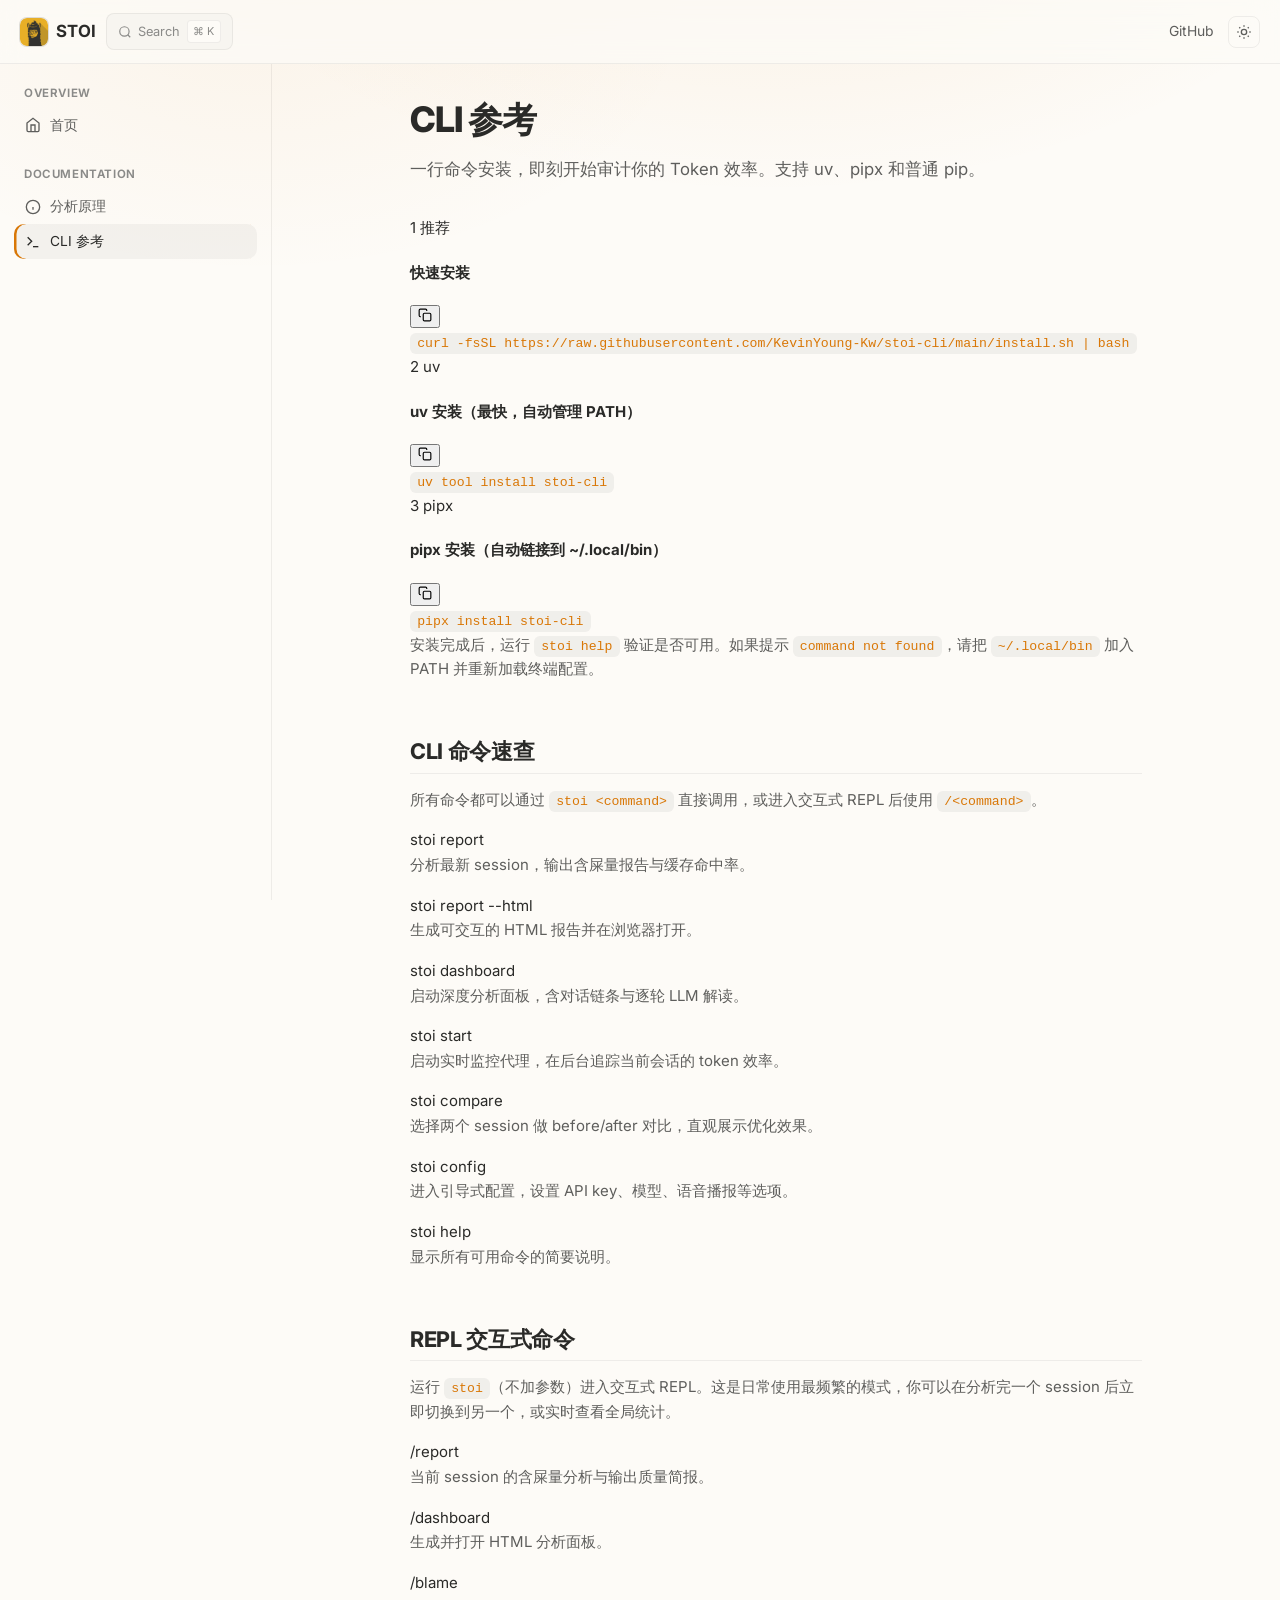
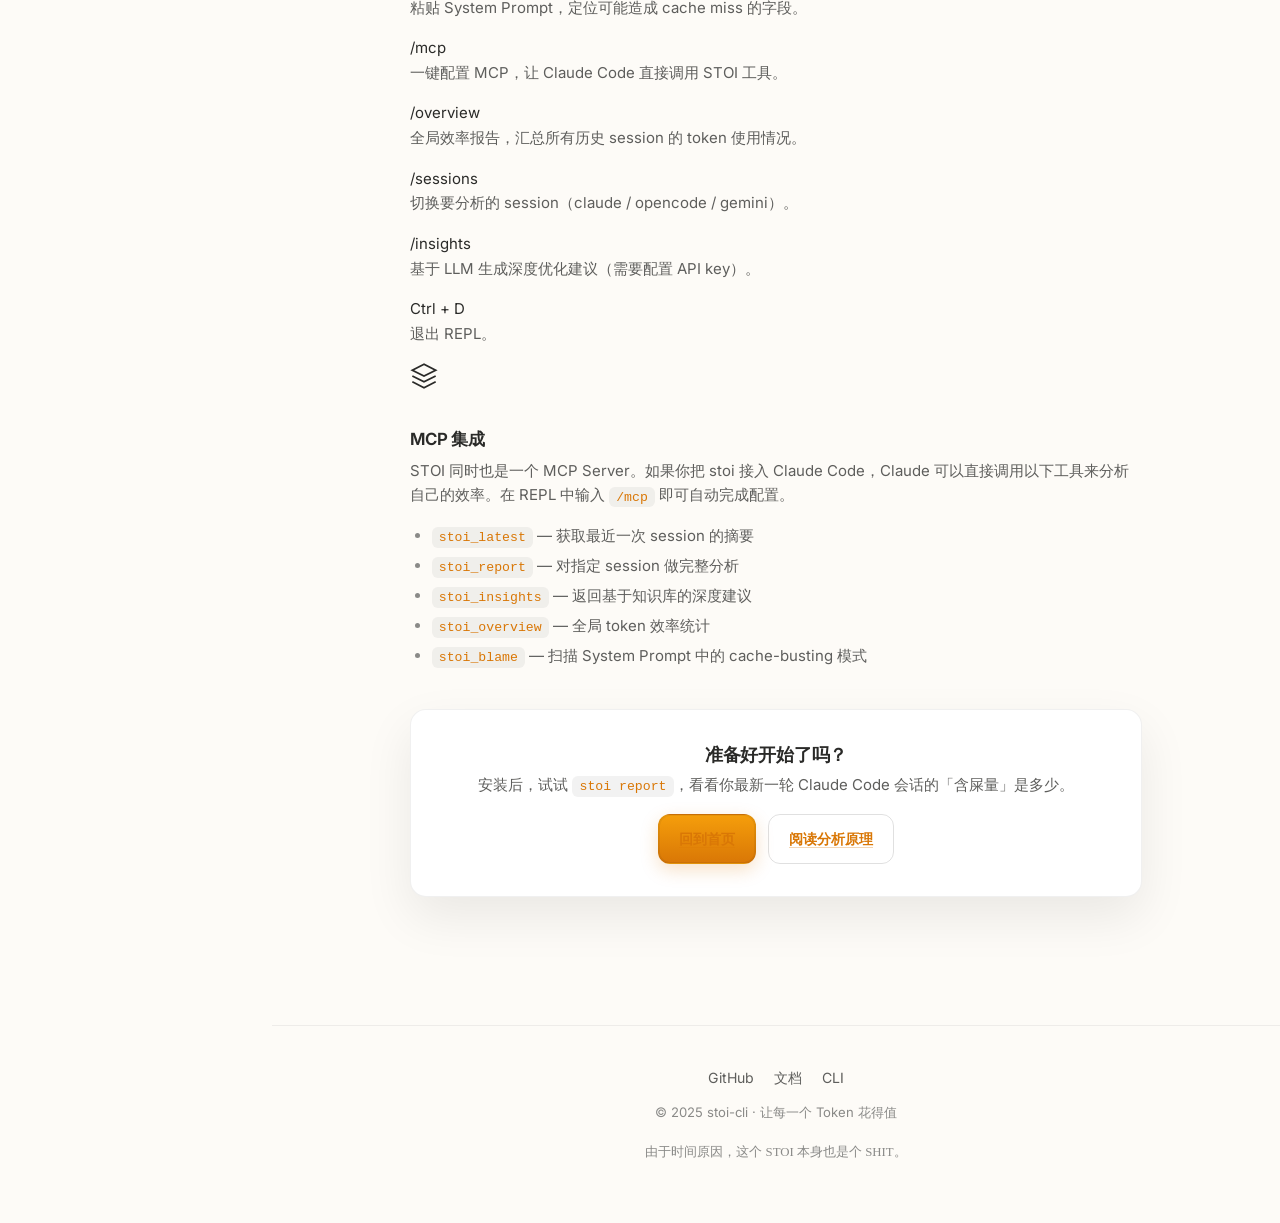
==== commit 9c8bd8f6: "fix: correct libedit arrow-key bindings for macOS + site UI sync - Replace invalid libedit commands " ====
--- a/site/cli.html
+++ b/site/cli.html
@@ -73,19 +73,40 @@
           <h1>CLI 参考</h1>
           <p class="hero-lead" style="text-align:left;margin:0 0 2rem">一行命令安装，即刻开始审计你的 Token 效率。支持 uv、pipx 和普通 pip。</p>
 
-          <div class="install-box">
-            <h4>快速安装（推荐）</h4>
-            <pre><div class="code-header"><span class="dot-r"></span><span class="dot-y"></span><span class="dot-g"></span></div><code>curl -fsSL https://raw.githubusercontent.com/KevinYoung-Kw/stoi-cli/main/install.sh | bash</code></pre>
-          </div>
-
-          <div class="install-box">
-            <h4>使用 uv（最快，自动管理 PATH）</h4>
-            <pre><div class="code-header"><span class="dot-r"></span><span class="dot-y"></span><span class="dot-g"></span></div><code>uv tool install stoi-cli</code></pre>
-          </div>
-
-          <div class="install-box">
-            <h4>使用 pipx（自动将命令链接到 ~/.local/bin）</h4>
-            <pre><div class="code-header"><span class="dot-r"></span><span class="dot-y"></span><span class="dot-g"></span></div><code>pipx install stoi-cli</code></pre>
+          <div class="install-steps">
+            <div class="install-step">
+              <div class="install-badge">
+                <span class="install-num">1</span>
+                <span class="install-tag">推荐</span>
+              </div>
+              <h4>快速安装</h4>
+              <div class="code-block copyable" data-copy="curl -fsSL https://raw.githubusercontent.com/KevinYoung-Kw/stoi-cli/main/install.sh | bash">
+                <div class="code-header"><span class="dot-r"></span><span class="dot-y"></span><span class="dot-g"></span><button class="copy-btn" aria-label="复制"><svg width="14" height="14" viewBox="0 0 24 24" fill="none" stroke="currentColor" stroke-width="2"><rect x="9" y="9" width="13" height="13" rx="2" ry="2"/><path d="M5 15H4a2 2 0 0 1-2-2V4a2 2 0 0 1 2-2h9a2 2 0 0 1 2 2v1"/></svg></button></div>
+                <code>curl -fsSL https://raw.githubusercontent.com/KevinYoung-Kw/stoi-cli/main/install.sh | bash</code>
+              </div>
+            </div>
+            <div class="install-step">
+              <div class="install-badge">
+                <span class="install-num">2</span>
+                <span class="install-tag uv">uv</span>
+              </div>
+              <h4>uv 安装（最快，自动管理 PATH）</h4>
+              <div class="code-block copyable" data-copy="uv tool install stoi-cli">
+                <div class="code-header"><span class="dot-r"></span><span class="dot-y"></span><span class="dot-g"></span><button class="copy-btn" aria-label="复制"><svg width="14" height="14" viewBox="0 0 24 24" fill="none" stroke="currentColor" stroke-width="2"><rect x="9" y="9" width="13" height="13" rx="2" ry="2"/><path d="M5 15H4a2 2 0 0 1-2-2V4a2 2 0 0 1 2-2h9a2 2 0 0 1 2 2v1"/></svg></button></div>
+                <code>uv tool install stoi-cli</code>
+              </div>
+            </div>
+            <div class="install-step">
+              <div class="install-badge">
+                <span class="install-num">3</span>
+                <span class="install-tag pipx">pipx</span>
+              </div>
+              <h4>pipx 安装（自动链接到 ~/.local/bin）</h4>
+              <div class="code-block copyable" data-copy="pipx install stoi-cli">
+                <div class="code-header"><span class="dot-r"></span><span class="dot-y"></span><span class="dot-g"></span><button class="copy-btn" aria-label="复制"><svg width="14" height="14" viewBox="0 0 24 24" fill="none" stroke="currentColor" stroke-width="2"><rect x="9" y="9" width="13" height="13" rx="2" ry="2"/><path d="M5 15H4a2 2 0 0 1-2-2V4a2 2 0 0 1 2-2h9a2 2 0 0 1 2 2v1"/></svg></button></div>
+                <code>pipx install stoi-cli</code>
+              </div>
+            </div>
           </div>
 
           <p>安装完成后，运行 <code>stoi help</code> 验证是否可用。如果提示 <code>command not found</code>，请把 <code>~/.local/bin</code> 加入 PATH 并重新加载终端配置。</p>
@@ -93,50 +114,91 @@
           <h2>CLI 命令速查</h2>
           <p>所有命令都可以通过 <code>stoi &lt;command&gt;</code> 直接调用，或进入交互式 REPL 后使用 <code>/&lt;command&gt;</code>。</p>
 
-          <table class="cheat-table">
-            <thead>
-              <tr><th>命令</th><th>作用</th></tr>
-            </thead>
-            <tbody>
-              <tr><td>stoi report</td><td>分析最新 session，输出含屎量报告与缓存命中率。</td></tr>
-              <tr><td>stoi report --html</td><td>生成可交互的 HTML 报告并在浏览器打开。</td></tr>
-              <tr><td>stoi dashboard</td><td>启动深度分析面板，含对话链条与逐轮 LLM 解读。</td></tr>
-              <tr><td>stoi start</td><td>启动实时监控代理，在后台追踪当前会话的 token 效率。</td></tr>
-              <tr><td>stoi compare</td><td>选择两个 session 做 before/after 对比，直观展示优化效果。</td></tr>
-              <tr><td>stoi config</td><td>进入引导式配置，设置 API key、模型、语音播报等选项。</td></tr>
-              <tr><td>stoi help</td><td>显示所有可用命令的简要说明。</td></tr>
-            </tbody>
-          </table>
+          <div class="cmd-grid">
+            <div class="cmd-card">
+              <div class="cmd-name">stoi report</div>
+              <p>分析最新 session，输出含屎量报告与缓存命中率。</p>
+            </div>
+            <div class="cmd-card">
+              <div class="cmd-name">stoi report <span class="cmd-flag">--html</span></div>
+              <p>生成可交互的 HTML 报告并在浏览器打开。</p>
+            </div>
+            <div class="cmd-card">
+              <div class="cmd-name">stoi dashboard</div>
+              <p>启动深度分析面板，含对话链条与逐轮 LLM 解读。</p>
+            </div>
+            <div class="cmd-card">
+              <div class="cmd-name">stoi start</div>
+              <p>启动实时监控代理，在后台追踪当前会话的 token 效率。</p>
+            </div>
+            <div class="cmd-card">
+              <div class="cmd-name">stoi compare</div>
+              <p>选择两个 session 做 before/after 对比，直观展示优化效果。</p>
+            </div>
+            <div class="cmd-card">
+              <div class="cmd-name">stoi config</div>
+              <p>进入引导式配置，设置 API key、模型、语音播报等选项。</p>
+            </div>
+            <div class="cmd-card">
+              <div class="cmd-name">stoi help</div>
+              <p>显示所有可用命令的简要说明。</p>
+            </div>
+          </div>
 
           <h2>REPL 交互式命令</h2>
           <p>运行 <code>stoi</code>（不加参数）进入交互式 REPL。这是日常使用最频繁的模式，你可以在分析完一个 session 后立即切换到另一个，或实时查看全局统计。</p>
 
-          <table class="cheat-table">
-            <thead>
-              <tr><th>命令</th><th>作用</th></tr>
-            </thead>
-            <tbody>
-              <tr><td>/report</td><td>当前 session 的含屎量分析与输出质量简报。</td></tr>
-              <tr><td>/dashboard</td><td>生成并打开 HTML 分析面板。</td></tr>
-              <tr><td>/blame</td><td>粘贴 System Prompt，定位可能造成 cache miss 的字段。</td></tr>
-              <tr><td>/mcp</td><td>一键配置 MCP，让 Claude Code 直接调用 STOI 工具。</td></tr>
-              <tr><td>/overview</td><td>全局效率报告，汇总所有历史 session 的 token 使用情况。</td></tr>
-              <tr><td>/sessions</td><td>切换要分析的 session（claude / opencode / gemini）。</td></tr>
-              <tr><td>/insights</td><td>基于 LLM 生成深度优化建议（需要配置 API key）。</td></tr>
-              <tr><td>Ctrl + D</td><td>退出 REPL。</td></tr>
-            </tbody>
-          </table>
-
-          <h2>MCP 集成</h2>
-          <p>STOI 同时也是一个 MCP Server。如果你把 stoi 接入 Claude Code，Claude 可以直接调用以下工具来分析自己的效率：</p>
-          <ul>
-            <li><code>stoi_latest</code> — 获取最近一次 session 的摘要</li>
-            <li><code>stoi_report</code> — 对指定 session 做完整分析</li>
-            <li><code>stoi_insights</code> — 返回基于知识库的深度建议</li>
-            <li><code>stoi_overview</code> — 全局 token 效率统计</li>
-            <li><code>stoi_blame</code> — 扫描 System Prompt 中的 cache-busting 模式</li>
-          </ul>
-          <p>在 REPL 中输入 <code>/mcp</code> 即可自动完成配置。</p>
+          <div class="cmd-grid">
+            <div class="cmd-card repl">
+              <div class="cmd-name">/report</div>
+              <p>当前 session 的含屎量分析与输出质量简报。</p>
+            </div>
+            <div class="cmd-card repl">
+              <div class="cmd-name">/dashboard</div>
+              <p>生成并打开 HTML 分析面板。</p>
+            </div>
+            <div class="cmd-card repl">
+              <div class="cmd-name">/blame</div>
+              <p>粘贴 System Prompt，定位可能造成 cache miss 的字段。</p>
+            </div>
+            <div class="cmd-card repl">
+              <div class="cmd-name">/mcp</div>
+              <p>一键配置 MCP，让 Claude Code 直接调用 STOI 工具。</p>
+            </div>
+            <div class="cmd-card repl">
+              <div class="cmd-name">/overview</div>
+              <p>全局效率报告，汇总所有历史 session 的 token 使用情况。</p>
+            </div>
+            <div class="cmd-card repl">
+              <div class="cmd-name">/sessions</div>
+              <p>切换要分析的 session（claude / opencode / gemini）。</p>
+            </div>
+            <div class="cmd-card repl">
+              <div class="cmd-name">/insights</div>
+              <p>基于 LLM 生成深度优化建议（需要配置 API key）。</p>
+            </div>
+            <div class="cmd-card repl">
+              <div class="cmd-name">Ctrl + D</div>
+              <p>退出 REPL。</p>
+            </div>
+          </div>
+
+          <div class="mcp-spotlight">
+            <div class="mcp-icon">
+              <svg width="28" height="28" viewBox="0 0 24 24" fill="none" stroke="currentColor" stroke-width="1.5"><path d="M12 2L2 7l10 5 10-5-10-5z"/><path d="M2 17l10 5 10-5"/><path d="M2 12l10 5 10-5"/></svg>
+            </div>
+            <div class="mcp-body">
+              <h3>MCP 集成</h3>
+              <p>STOI 同时也是一个 MCP Server。如果你把 stoi 接入 Claude Code，Claude 可以直接调用以下工具来分析自己的效率。在 REPL 中输入 <code>/mcp</code> 即可自动完成配置。</p>
+              <ul class="mcp-tools">
+                <li><code>stoi_latest</code> — 获取最近一次 session 的摘要</li>
+                <li><code>stoi_report</code> — 对指定 session 做完整分析</li>
+                <li><code>stoi_insights</code> — 返回基于知识库的深度建议</li>
+                <li><code>stoi_overview</code> — 全局 token 效率统计</li>
+                <li><code>stoi_blame</code> — 扫描 System Prompt 中的 cache-busting 模式</li>
+              </ul>
+            </div>
+          </div>
 
           <div class="cta-box">
             <h3>准备好开始了吗？</h3>
--- a/site/styles.css
+++ b/site/styles.css
@@ -67,6 +67,11 @@
 a { color: inherit; text-decoration: none; }
 img { max-width: 100%; display: block; }
 
+::selection {
+  background: var(--accent);
+  color: #fff;
+}
+
 /* ── Utilities ───────────────────────────────────────────────────────────── */
 .muted { color: var(--text-muted); }
 .accent { color: var(--accent); }
@@ -347,11 +352,15 @@
 #content-root {
   opacity: 1;
   transform: translateY(0);
-  transition: opacity 0.18s ease, transform 0.18s ease;
+  transition: opacity 0.2s ease, transform 0.2s ease;
 }
 #content-root.is-exiting {
   opacity: 0;
   transform: translateY(8px);
+}
+#content-root.is-entering {
+  opacity: 0;
+  transform: translateY(-12px);
 }
 
 /* ── Typography ───────────────────────────────────────────────────────────── */
@@ -1066,6 +1075,7 @@
   width: min(520px, 88vw);
   margin: 0 auto 2.5rem;
   perspective: 1200px;
+  overflow: hidden;
 }
 
 .hero-visual::before {
@@ -1662,8 +1672,39 @@
   .bento .span-2 { grid-column: span 1; }
   .compare { grid-template-columns: 1fr; }
   .founder-card { padding: 1.15rem; }
-  .landing-hero { padding-top: calc(var(--nav-height) + 1rem); }
+  .landing-hero { padding: calc(var(--nav-height) + 1rem) 0.9rem 2.5rem; }
   .quote-mark { font-size: 5rem; margin-bottom: -1rem; }
   .layer-card { padding: 1.5rem; }
   .transform-card { padding: 1.5rem; }
 }
+
+@media (max-width: 480px) {
+  .landing-hero {
+    padding: calc(var(--nav-height) + 0.75rem) 0.75rem 2rem;
+  }
+  .hero-title-kinetic {
+    line-height: 0.98;
+  }
+}
+
+@media (prefers-reduced-motion: reduce) {
+  .reveal,
+  .reveal.is-visible {
+    opacity: 1 !important;
+    transform: none !important;
+    transition: none !important;
+  }
+  .reveal-delay-1,
+  .reveal-delay-2,
+  .reveal-delay-3,
+  .reveal-delay-4 {
+    transition-delay: 0s !important;
+  }
+  .hero-orb,
+  .scroll-arrow::after {
+    animation: none !important;
+  }
+  #content-root {
+    transition: none !important;
+  }
+}
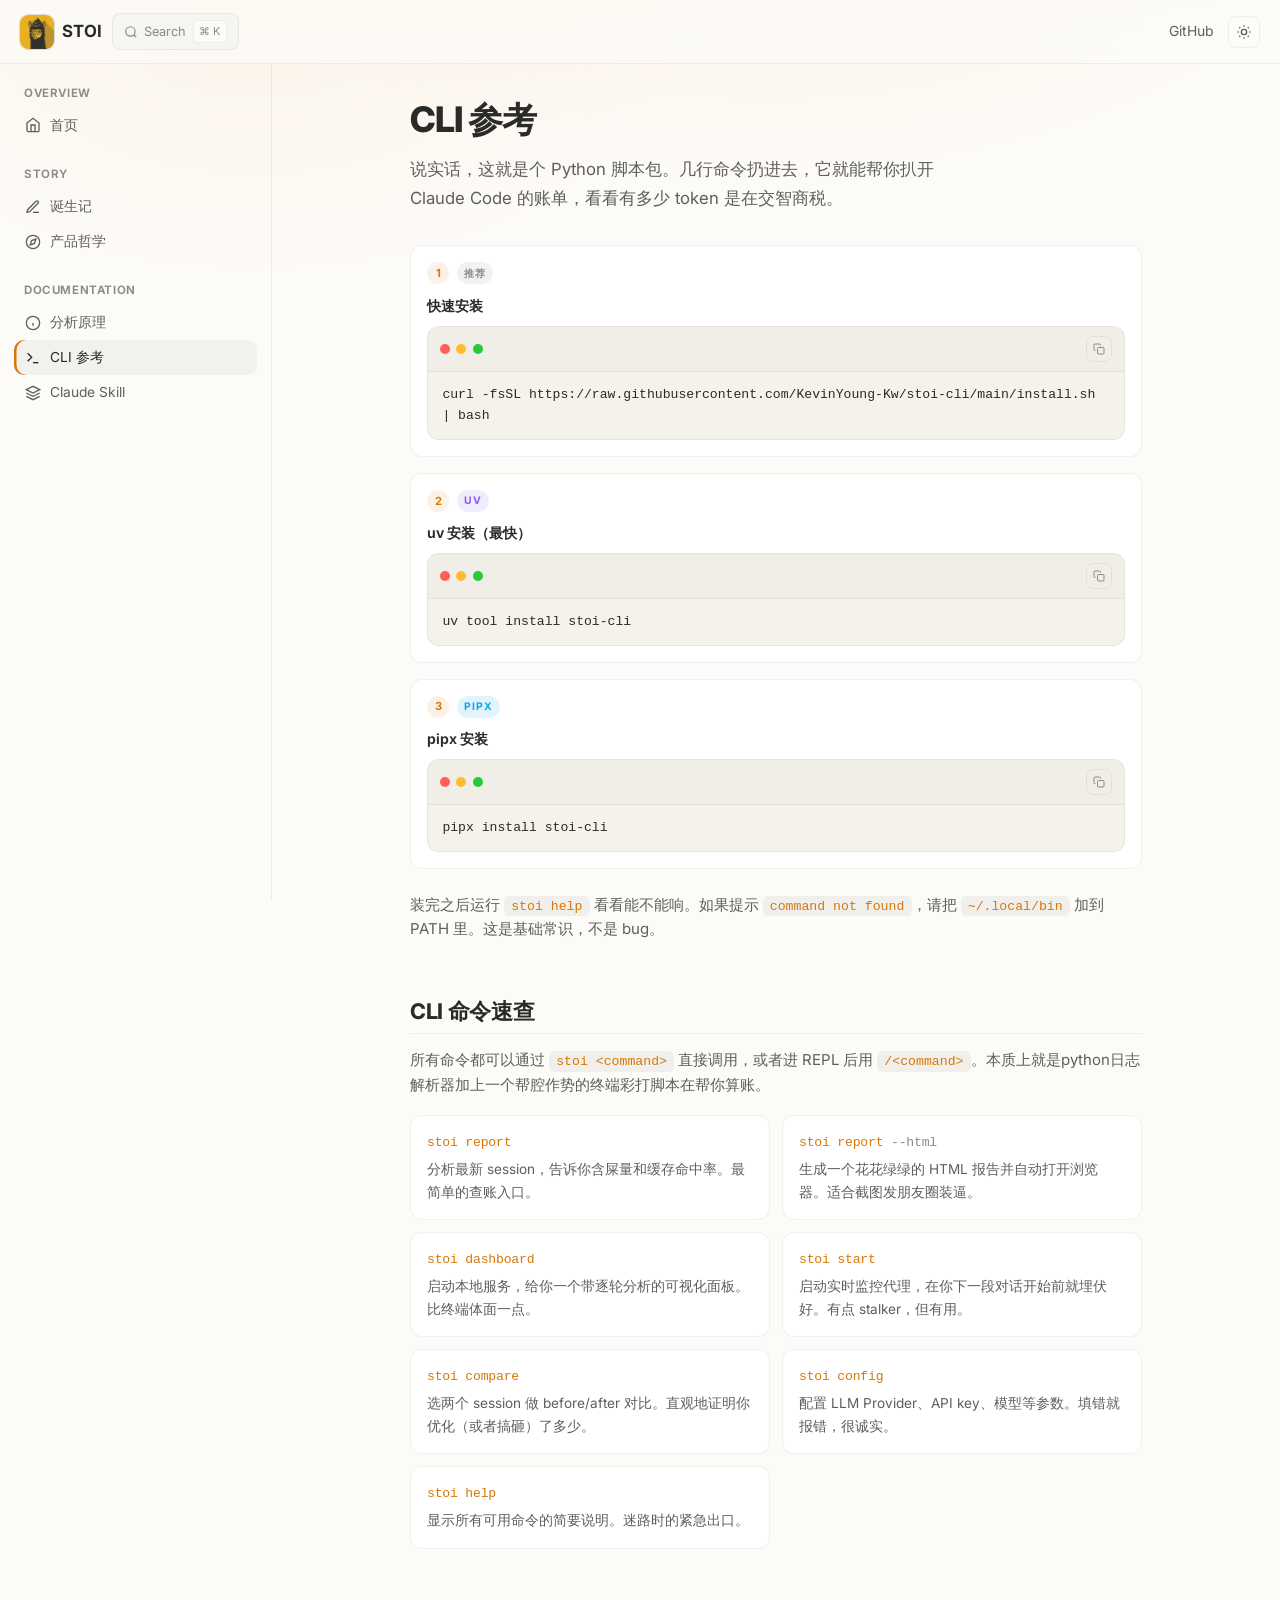
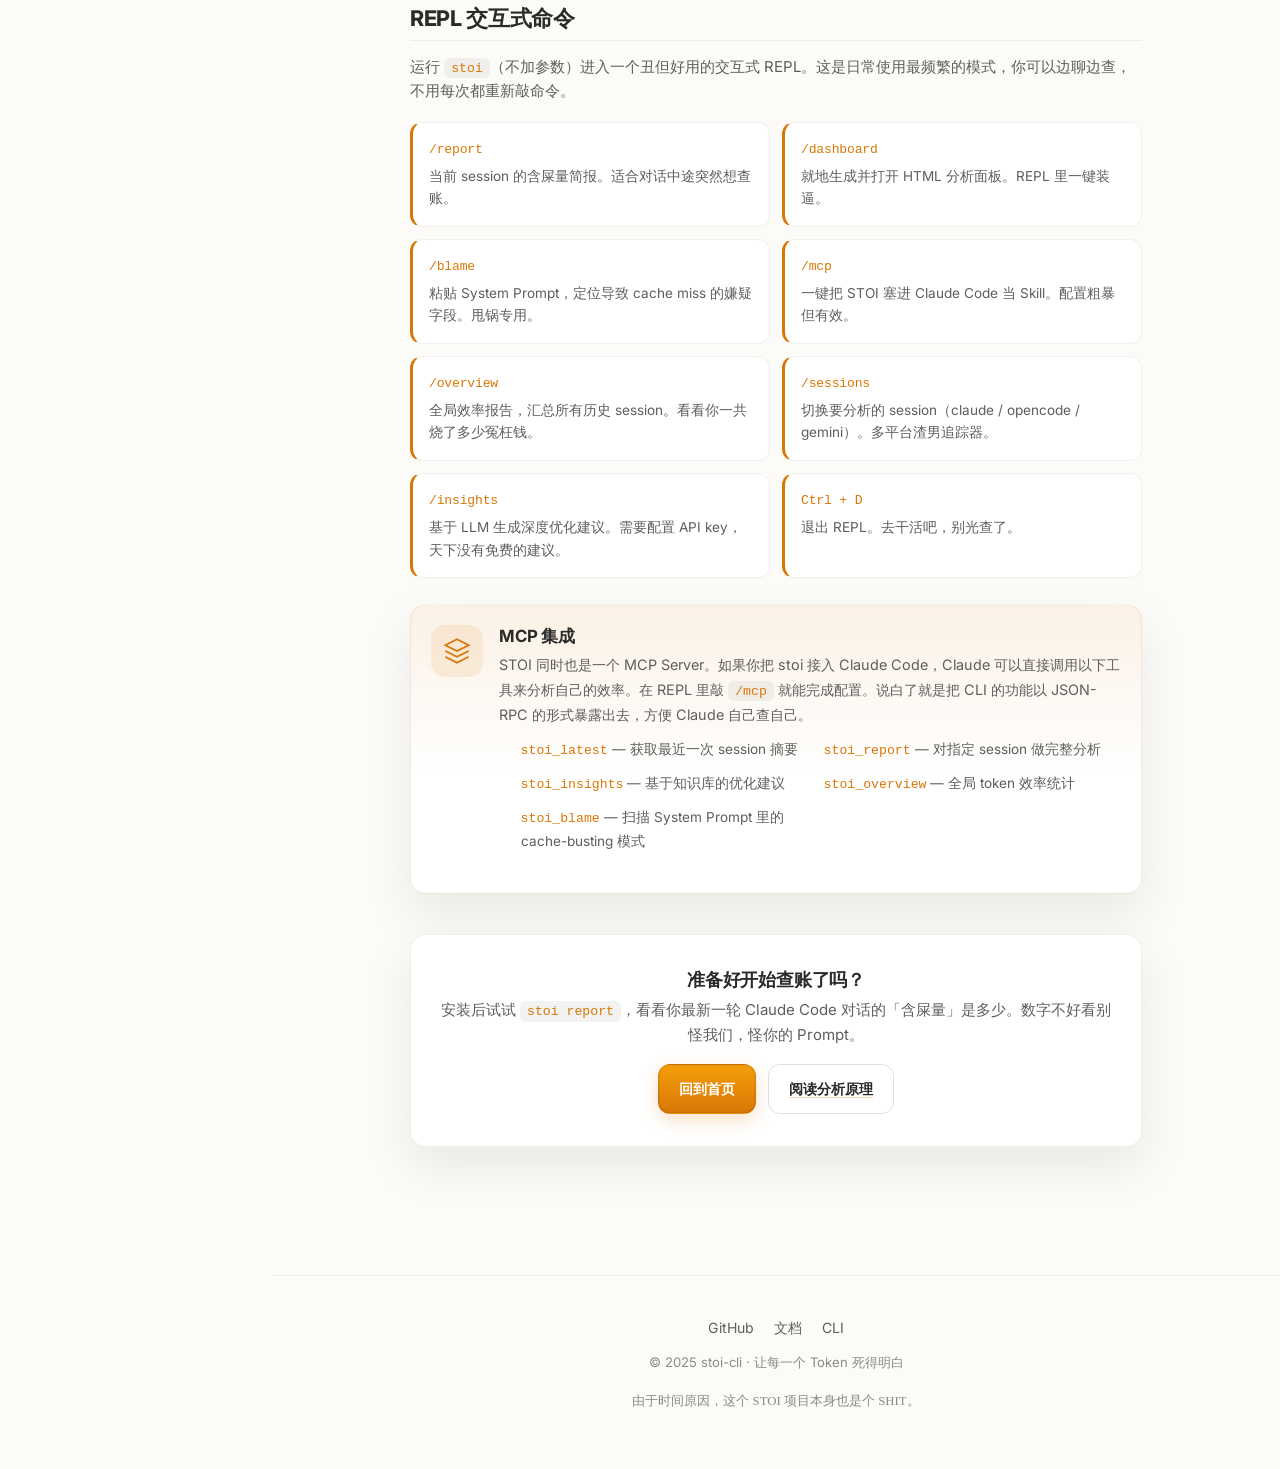
==== commit b769a53f: "site: cinematic landing + story/skill/philosophy pages, 葬AI copy, WebP assets - Redesign index.html " ====
--- a/site/cli.html
+++ b/site/cli.html
@@ -8,6 +8,7 @@
   <link rel="preconnect" href="https://fonts.gstatic.com" crossorigin>
   <link href="https://fonts.googleapis.com/css2?family=Inter:wght@400;500;600;700;800&display=swap" rel="stylesheet">
   <script>(function(){var s=localStorage.getItem('theme'),d=window.matchMedia('(prefers-color-scheme: dark)').matches;document.documentElement.setAttribute('data-theme',s||(d?'dark':'light'));})();</script>
+  <link rel="icon" type="image/svg+xml" href="./favicon.svg">
   <link rel="stylesheet" href="./styles.css">
 </head>
 <body>
@@ -16,7 +17,7 @@
       <div class="top-nav-inner">
         <div class="nav-left">
           <a class="nav-logo" href="./index.html" data-pjax>
-            <img src="../assets/images/logo.png" alt="STOI">
+            <img src="../assets/images/logo.webp" alt="STOI">
             <span>STOI</span>
           </a>
           <div class="nav-search" id="search-trigger" aria-label="Search" role="button" tabindex="0">
@@ -46,20 +47,35 @@
       <div class="sidebar-scroll">
         <div class="sidebar-group">
           <div class="sidebar-title">Overview</div>
-          <a class="sidebar-link" href="./index.html" data-pjax>
+          <a class="sidebar-link " href="./index.html" data-pjax>
             <svg width="16" height="16" viewBox="0 0 24 24" fill="none" stroke="currentColor" stroke-width="2"><path d="M3 9l9-7 9 7v11a2 2 0 0 1-2 2H5a2 2 0 0 1-2-2z"/><polyline points="9 22 9 12 15 12 15 22"/></svg>
             首页
           </a>
         </div>
         <div class="sidebar-group">
+          <div class="sidebar-title">Story</div>
+          <a class="sidebar-link " href="./story.html" data-pjax>
+            <svg width="16" height="16" viewBox="0 0 24 24" fill="none" stroke="currentColor" stroke-width="2"><path d="M12 20h9"/><path d="M16.5 3.5a2.121 2.121 0 0 1 3 3L7 19l-4 1 1-4L16.5 3.5z"/></svg>
+            诞生记
+          </a>
+          <a class="sidebar-link " href="./philosophy.html" data-pjax>
+            <svg width="16" height="16" viewBox="0 0 24 24" fill="none" stroke="currentColor" stroke-width="2"><circle cx="12" cy="12" r="10"/><path d="M16.24 7.76l-2.12 6.36-6.36 2.12 2.12-6.36 6.36-2.12z"/></svg>
+            产品哲学
+          </a>
+        </div>
+        <div class="sidebar-group">
           <div class="sidebar-title">Documentation</div>
-          <a class="sidebar-link" href="./docs.html" data-pjax>
+          <a class="sidebar-link " href="./docs.html" data-pjax>
             <svg width="16" height="16" viewBox="0 0 24 24" fill="none" stroke="currentColor" stroke-width="2"><circle cx="12" cy="12" r="10"/><path d="M12 16v-4"/><path d="M12 8h.01"/></svg>
             分析原理
           </a>
           <a class="sidebar-link is-active" href="./cli.html" data-pjax>
             <svg width="16" height="16" viewBox="0 0 24 24" fill="none" stroke="currentColor" stroke-width="2"><polyline points="4 17 10 11 4 5"/><line x1="12" y1="19" x2="20" y2="19"/></svg>
             CLI 参考
+          </a>
+          <a class="sidebar-link " href="./skill.html" data-pjax>
+            <svg width="16" height="16" viewBox="0 0 24 24" fill="none" stroke="currentColor" stroke-width="2"><path d="M12 2L2 7l10 5 10-5-10-5z"/><path d="M2 17l10 5 10-5"/><path d="M2 12l10 5 10-5"/></svg>
+            Claude Skill
           </a>
         </div>
       </div>
@@ -71,7 +87,7 @@
       <div id="content-root">
         <div class="content-wrapper">
           <h1>CLI 参考</h1>
-          <p class="hero-lead" style="text-align:left;margin:0 0 2rem">一行命令安装，即刻开始审计你的 Token 效率。支持 uv、pipx 和普通 pip。</p>
+          <p class="hero-lead" style="text-align:left;margin:0 0 2rem">说实话，这就是个 Python 脚本包。几行命令扔进去，它就能帮你扒开 Claude Code 的账单，看看有多少 token 是在交智商税。</p>
 
           <div class="install-steps">
             <div class="install-step">
@@ -90,7 +106,7 @@
                 <span class="install-num">2</span>
                 <span class="install-tag uv">uv</span>
               </div>
-              <h4>uv 安装（最快，自动管理 PATH）</h4>
+              <h4>uv 安装（最快）</h4>
               <div class="code-block copyable" data-copy="uv tool install stoi-cli">
                 <div class="code-header"><span class="dot-r"></span><span class="dot-y"></span><span class="dot-g"></span><button class="copy-btn" aria-label="复制"><svg width="14" height="14" viewBox="0 0 24 24" fill="none" stroke="currentColor" stroke-width="2"><rect x="9" y="9" width="13" height="13" rx="2" ry="2"/><path d="M5 15H4a2 2 0 0 1-2-2V4a2 2 0 0 1 2-2h9a2 2 0 0 1 2 2v1"/></svg></button></div>
                 <code>uv tool install stoi-cli</code>
@@ -101,7 +117,7 @@
                 <span class="install-num">3</span>
                 <span class="install-tag pipx">pipx</span>
               </div>
-              <h4>pipx 安装（自动链接到 ~/.local/bin）</h4>
+              <h4>pipx 安装</h4>
               <div class="code-block copyable" data-copy="pipx install stoi-cli">
                 <div class="code-header"><span class="dot-r"></span><span class="dot-y"></span><span class="dot-g"></span><button class="copy-btn" aria-label="复制"><svg width="14" height="14" viewBox="0 0 24 24" fill="none" stroke="currentColor" stroke-width="2"><rect x="9" y="9" width="13" height="13" rx="2" ry="2"/><path d="M5 15H4a2 2 0 0 1-2-2V4a2 2 0 0 1 2-2h9a2 2 0 0 1 2 2v1"/></svg></button></div>
                 <code>pipx install stoi-cli</code>
@@ -109,77 +125,77 @@
             </div>
           </div>
 
-          <p>安装完成后，运行 <code>stoi help</code> 验证是否可用。如果提示 <code>command not found</code>，请把 <code>~/.local/bin</code> 加入 PATH 并重新加载终端配置。</p>
+          <p>装完之后运行 <code>stoi help</code> 看看能不能响。如果提示 <code>command not found</code>，请把 <code>~/.local/bin</code> 加到 PATH 里。这是基础常识，不是 bug。</p>
 
           <h2>CLI 命令速查</h2>
-          <p>所有命令都可以通过 <code>stoi &lt;command&gt;</code> 直接调用，或进入交互式 REPL 后使用 <code>/&lt;command&gt;</code>。</p>
+          <p>所有命令都可以通过 <code>stoi &lt;command&gt;</code> 直接调用，或者进 REPL 后用 <code>/&lt;command&gt;</code>。本质上就是python日志解析器加上一个帮腔作势的终端彩打脚本在帮你算账。</p>
 
           <div class="cmd-grid">
             <div class="cmd-card">
               <div class="cmd-name">stoi report</div>
-              <p>分析最新 session，输出含屎量报告与缓存命中率。</p>
+              <p>分析最新 session，告诉你含屎量和缓存命中率。最简单的查账入口。</p>
             </div>
             <div class="cmd-card">
               <div class="cmd-name">stoi report <span class="cmd-flag">--html</span></div>
-              <p>生成可交互的 HTML 报告并在浏览器打开。</p>
+              <p>生成一个花花绿绿的 HTML 报告并自动打开浏览器。适合截图发朋友圈装逼。</p>
             </div>
             <div class="cmd-card">
               <div class="cmd-name">stoi dashboard</div>
-              <p>启动深度分析面板，含对话链条与逐轮 LLM 解读。</p>
+              <p>启动本地服务，给你一个带逐轮分析的可视化面板。比终端体面一点。</p>
             </div>
             <div class="cmd-card">
               <div class="cmd-name">stoi start</div>
-              <p>启动实时监控代理，在后台追踪当前会话的 token 效率。</p>
+              <p>启动实时监控代理，在你下一段对话开始前就埋伏好。有点 stalker，但有用。</p>
             </div>
             <div class="cmd-card">
               <div class="cmd-name">stoi compare</div>
-              <p>选择两个 session 做 before/after 对比，直观展示优化效果。</p>
+              <p>选两个 session 做 before/after 对比。直观地证明你优化（或者搞砸）了多少。</p>
             </div>
             <div class="cmd-card">
               <div class="cmd-name">stoi config</div>
-              <p>进入引导式配置，设置 API key、模型、语音播报等选项。</p>
+              <p>配置 LLM Provider、API key、模型等参数。填错就报错，很诚实。</p>
             </div>
             <div class="cmd-card">
               <div class="cmd-name">stoi help</div>
-              <p>显示所有可用命令的简要说明。</p>
+              <p>显示所有可用命令的简要说明。迷路时的紧急出口。</p>
             </div>
           </div>
 
           <h2>REPL 交互式命令</h2>
-          <p>运行 <code>stoi</code>（不加参数）进入交互式 REPL。这是日常使用最频繁的模式，你可以在分析完一个 session 后立即切换到另一个，或实时查看全局统计。</p>
+          <p>运行 <code>stoi</code>（不加参数）进入一个丑但好用的交互式 REPL。这是日常使用最频繁的模式，你可以边聊边查，不用每次都重新敲命令。</p>
 
           <div class="cmd-grid">
             <div class="cmd-card repl">
               <div class="cmd-name">/report</div>
-              <p>当前 session 的含屎量分析与输出质量简报。</p>
+              <p>当前 session 的含屎量简报。适合对话中途突然想查账。</p>
             </div>
             <div class="cmd-card repl">
               <div class="cmd-name">/dashboard</div>
-              <p>生成并打开 HTML 分析面板。</p>
+              <p>就地生成并打开 HTML 分析面板。REPL 里一键装逼。</p>
             </div>
             <div class="cmd-card repl">
               <div class="cmd-name">/blame</div>
-              <p>粘贴 System Prompt，定位可能造成 cache miss 的字段。</p>
+              <p>粘贴 System Prompt，定位导致 cache miss 的嫌疑字段。甩锅专用。</p>
             </div>
             <div class="cmd-card repl">
               <div class="cmd-name">/mcp</div>
-              <p>一键配置 MCP，让 Claude Code 直接调用 STOI 工具。</p>
+              <p>一键把 STOI 塞进 Claude Code 当 Skill。配置粗暴但有效。</p>
             </div>
             <div class="cmd-card repl">
               <div class="cmd-name">/overview</div>
-              <p>全局效率报告，汇总所有历史 session 的 token 使用情况。</p>
+              <p>全局效率报告，汇总所有历史 session。看看你一共烧了多少冤枉钱。</p>
             </div>
             <div class="cmd-card repl">
               <div class="cmd-name">/sessions</div>
-              <p>切换要分析的 session（claude / opencode / gemini）。</p>
+              <p>切换要分析的 session（claude / opencode / gemini）。多平台渣男追踪器。</p>
             </div>
             <div class="cmd-card repl">
               <div class="cmd-name">/insights</div>
-              <p>基于 LLM 生成深度优化建议（需要配置 API key）。</p>
+              <p>基于 LLM 生成深度优化建议。需要配置 API key，天下没有免费的建议。</p>
             </div>
             <div class="cmd-card repl">
               <div class="cmd-name">Ctrl + D</div>
-              <p>退出 REPL。</p>
+              <p>退出 REPL。去干活吧，别光查了。</p>
             </div>
           </div>
 
@@ -189,20 +205,20 @@
             </div>
             <div class="mcp-body">
               <h3>MCP 集成</h3>
-              <p>STOI 同时也是一个 MCP Server。如果你把 stoi 接入 Claude Code，Claude 可以直接调用以下工具来分析自己的效率。在 REPL 中输入 <code>/mcp</code> 即可自动完成配置。</p>
+              <p>STOI 同时也是一个 MCP Server。如果你把 stoi 接入 Claude Code，Claude 可以直接调用以下工具来分析自己的效率。在 REPL 里敲 <code>/mcp</code> 就能完成配置。说白了就是把 CLI 的功能以 JSON-RPC 的形式暴露出去，方便 Claude 自己查自己。</p>
               <ul class="mcp-tools">
-                <li><code>stoi_latest</code> — 获取最近一次 session 的摘要</li>
+                <li><code>stoi_latest</code> — 获取最近一次 session 摘要</li>
                 <li><code>stoi_report</code> — 对指定 session 做完整分析</li>
-                <li><code>stoi_insights</code> — 返回基于知识库的深度建议</li>
+                <li><code>stoi_insights</code> — 基于知识库的优化建议</li>
                 <li><code>stoi_overview</code> — 全局 token 效率统计</li>
-                <li><code>stoi_blame</code> — 扫描 System Prompt 中的 cache-busting 模式</li>
+                <li><code>stoi_blame</code> — 扫描 System Prompt 里的 cache-busting 模式</li>
               </ul>
             </div>
           </div>
 
           <div class="cta-box">
-            <h3>准备好开始了吗？</h3>
-            <p>安装后，试试 <code>stoi report</code>，看看你最新一轮 Claude Code 会话的「含屎量」是多少。</p>
+            <h3>准备好开始查账了吗？</h3>
+            <p>安装后试试 <code>stoi report</code>，看看你最新一轮 Claude Code 对话的「含屎量」是多少。数字不好看别怪我们，怪你的 Prompt。</p>
             <div class="btn-group">
               <a class="btn btn-primary" href="./index.html" data-pjax>回到首页</a>
               <a class="btn btn-secondary" href="./docs.html" data-pjax>阅读分析原理</a>
@@ -216,8 +232,8 @@
             <a href="./docs.html" data-pjax>文档</a>
             <a href="./cli.html" data-pjax>CLI</a>
           </div>
-          <p class="footer-copy">© 2025 stoi-cli · 让每一个 Token 花得值</p>
-          <p class="footer-zicha handwritten">由于时间原因，这个 STOI 本身也是个 SHIT。</p>
+          <p class="footer-copy">© 2025 stoi-cli · 让每一个 Token 死得明白</p>
+          <p class="footer-zicha handwritten">由于时间原因，这个 STOI 项目本身也是个 SHIT。</p>
         </footer>
       </div>
     </main>
--- a/site/styles.css
+++ b/site/styles.css
@@ -126,9 +126,9 @@
 }
 
 .nav-logo img {
-  width: 28px;
-  height: 28px;
-  border-radius: 7px;
+  width: 34px;
+  height: 34px;
+  border-radius: 8px;
   box-shadow: 0 0 0 1px var(--border-strong);
 }
 
@@ -487,7 +487,7 @@
   transition: transform 0.12s, box-shadow 0.25s, border-color 0.2s;
 }
 
-.btn-primary {
+a.btn-primary {
   background: linear-gradient(180deg, var(--accent-2) 0%, var(--accent) 100%);
   color: #fff;
   border: 1px solid rgba(0,0,0,0.08);
@@ -498,7 +498,7 @@
   overflow: hidden;
 }
 
-.btn-primary::after {
+a.btn-primary::after {
   content: "";
   position: absolute;
   inset: 0;
@@ -506,23 +506,23 @@
   transform: translateX(-100%);
 }
 
-.btn-primary:hover {
+a.btn-primary:hover {
   transform: translateY(-2px);
   box-shadow:
     0 0 0 1px rgba(0,0,0,0.06) inset,
     0 10px 26px var(--accent-glow);
 }
 
-.btn-primary:hover::after { animation: shimmer 0.85s ease; }
+a.btn-primary:hover::after { animation: shimmer 0.85s ease; }
 @keyframes shimmer { 100% { transform: translateX(100%); } }
 
-.btn-secondary {
+a.btn-secondary {
   background: transparent;
   color: var(--text-primary);
   border: 1px solid var(--border-strong);
 }
 
-.btn-secondary:hover {
+a.btn-secondary:hover {
   border-color: var(--accent);
   color: var(--accent);
   background: var(--accent-soft);
@@ -1109,10 +1109,8 @@
 }
 
 .hero-scroll-hint {
-  position: absolute;
-  bottom: 2rem;
-  left: 50%;
-  transform: translateX(-50%);
+  margin-top: auto;
+  padding-top: 2rem;
   display: flex;
   flex-direction: column;
   align-items: center;
@@ -1215,6 +1213,179 @@
 
 .sig-name { font-weight: 650; font-size: 0.92rem; color: var(--text-primary); }
 .sig-role { font-size: 0.78rem; color: var(--text-muted); }
+
+/* Tokenmaxx Section */
+.tokenmaxx-section {
+  background:
+    radial-gradient(800px 600px at 20% 30%, rgba(244,114,182,0.08), transparent 60%),
+    var(--bg-surface);
+  overflow: hidden;
+}
+
+.tokenmaxx-content {
+  position: relative;
+  z-index: 2;
+  max-width: 980px;
+  margin: 0 auto;
+  text-align: center;
+}
+
+.tokenmaxx-glow {
+  position: absolute;
+  width: 70vw;
+  height: 70vw;
+  max-width: 900px;
+  max-height: 900px;
+  background: radial-gradient(circle, rgba(244,114,182,0.10) 0%, transparent 65%);
+  top: 50%;
+  left: 50%;
+  transform: translate(-50%, -50%);
+  pointer-events: none;
+  z-index: 0;
+}
+
+.tokenmaxx-stats {
+  display: grid;
+  grid-template-columns: 1fr;
+  gap: 1rem;
+  margin: 2.5rem 0;
+}
+
+@media (min-width: 720px) {
+  .tokenmaxx-stats { grid-template-columns: repeat(3, 1fr); }
+}
+
+.tm-stat {
+  background: var(--bg-card);
+  border: 1px solid var(--border);
+  border-radius: var(--radius);
+  padding: 1.6rem 1.2rem;
+  transition: transform 0.3s, box-shadow 0.3s;
+}
+
+.tm-stat:hover { transform: translateY(-3px); box-shadow: var(--shadow-lg); }
+
+.tm-number {
+  font-size: clamp(2.4rem, 6vw, 3.6rem);
+  font-weight: 800;
+  letter-spacing: -0.04em;
+  color: var(--text-primary);
+  line-height: 1;
+  margin-bottom: 0.2em;
+}
+
+.tm-unit {
+  font-size: 0.55em;
+  font-weight: 600;
+  color: var(--text-muted);
+  margin-left: 0.1em;
+}
+
+.tm-stat p {
+  font-size: 0.9rem;
+  color: var(--text-secondary);
+  margin: 0;
+  line-height: 1.6;
+}
+
+.tm-highlight {
+  background:
+    linear-gradient(180deg, rgba(244,114,182,0.08), transparent 60%),
+    var(--bg-card);
+  border-color: rgba(244,114,182,0.25);
+}
+
+.tm-badges {
+  display: flex;
+  gap: 0.4rem;
+  justify-content: center;
+  flex-wrap: wrap;
+  margin-bottom: 0.6rem;
+}
+
+.tm-badge {
+  font-size: 0.7rem;
+  font-weight: 700;
+  padding: 0.25rem 0.55rem;
+  border-radius: 999px;
+  border: 1px solid var(--border);
+}
+
+.tm-badge.bronze { background: rgba(205,127,50,0.12); color: #cd7f32; border-color: rgba(205,127,50,0.25); }
+.tm-badge.silver { background: rgba(192,192,192,0.12); color: #a0a0a0; border-color: rgba(192,192,192,0.25); }
+.tm-badge.gold { background: rgba(255,215,0,0.12); color: #d4af37; border-color: rgba(255,215,0,0.25); }
+.tm-badge.emerald { background: rgba(80,200,120,0.12); color: #50c878; border-color: rgba(80,200,120,0.25); }
+
+.tokenmaxx-quotes {
+  display: grid;
+  grid-template-columns: 1fr;
+  gap: 1rem;
+  max-width: 860px;
+  margin: 0 auto 2rem;
+}
+
+@media (min-width: 768px) {
+  .tokenmaxx-quotes { grid-template-columns: 1fr 1fr; }
+}
+
+.tm-quote {
+  position: relative;
+  background: var(--bg-card);
+  border: 1px solid var(--border);
+  border-left: 3px solid #f472b6;
+  border-radius: 0 var(--radius-sm) var(--radius-sm) 0;
+  padding: 1.5rem 1.25rem 1.25rem 1.6rem;
+  text-align: left;
+}
+
+.tm-quote::before {
+  content: "\"";
+  position: absolute;
+  top: 0.6rem;
+  left: 0.9rem;
+  font-family: Georgia, serif;
+  font-size: 2.6rem;
+  line-height: 1;
+  color: #f472b6;
+  opacity: 0.35;
+  pointer-events: none;
+}
+
+.tm-quote p {
+  position: relative;
+  z-index: 1;
+  font-size: 1rem;
+  color: var(--text-primary);
+  line-height: 1.75;
+  margin: 0 0 0.7em;
+}
+
+.tm-quote cite {
+  font-size: 0.78rem;
+  color: var(--text-muted);
+  font-style: normal;
+  font-weight: 650;
+  letter-spacing: 0.02em;
+}
+
+.tokenmaxx-cta {
+  max-width: 640px;
+  margin: 0 auto;
+}
+
+.tokenmaxx-cta p {
+  font-size: 1.05rem;
+  color: var(--text-secondary);
+  margin: 0 0 0.4em;
+  line-height: 1.7;
+}
+
+.tm-punchline {
+  font-size: clamp(1.3rem, 3.5vw, 1.7rem);
+  font-weight: 700;
+  color: var(--text-primary);
+  margin: 0;
+}
 
 /* Problem Section */
 .problem-section {
@@ -1606,7 +1777,7 @@
   z-index: 1;
   width: min(320px, 72vw);
   border-radius: 20px;
-  margin-bottom: 2rem;
+  margin: 0 auto 2rem;
   box-shadow: var(--shadow-lg), 0 0 0 1px var(--border);
 }
 
@@ -1708,3 +1879,1153 @@
     transition: none !important;
   }
 }
+
+/* ── Skill Section ──────────────────────────────────────────────────────── */
+.skill-section .layers-grid {
+  display: flex;
+  flex-wrap: wrap;
+  justify-content: center;
+  gap: 1.25rem;
+}
+.skill-section .layer-card {
+  flex: 1 1 220px;
+  max-width: 300px;
+}
+.skill-demo {
+  margin-top: 2.5rem;
+  max-width: 760px;
+  margin-left: auto;
+  margin-right: auto;
+  border: 1px solid var(--border);
+  border-radius: 16px;
+  background: var(--bg-card);
+  box-shadow: 0 4px 20px rgba(0,0,0,0.06);
+  overflow: hidden;
+}
+.demo-header {
+  display: flex;
+  align-items: center;
+  gap: 0.5rem;
+  padding: 0.75rem 1rem;
+  background: var(--bg-elevated);
+  border-bottom: 1px solid var(--border);
+  font-size: 0.85rem;
+  font-weight: 600;
+  color: var(--text-secondary);
+}
+.demo-body {
+  padding: 1.1rem 1.2rem 1.3rem;
+  background: var(--bg-elevated);
+}
+.demo-prompt {
+  font-size: 1rem;
+  line-height: 1.55;
+  color: var(--text-primary);
+  margin: 0 0 1rem;
+  padding: 0.85rem 1rem;
+  border-left: 3px solid #8b5cf6;
+  background: var(--bg-card);
+  border-radius: 0 10px 10px 0;
+}
+.demo-response {
+  font-family: ui-monospace, SFMono-Regular, Menlo, Monaco, Consolas, "Liberation Mono", "Courier New", monospace;
+  font-size: 0.9rem;
+  line-height: 1.6;
+  color: var(--text-secondary);
+}
+.response-line { margin-bottom: 0.25rem; }
+.response-key { color: var(--text-muted); }
+.response-value { color: var(--text-primary); font-weight: 600; }
+.response-note {
+  margin-top: 0.75rem;
+  padding-top: 0.75rem;
+  border-top: 1px dashed var(--border);
+  color: var(--text-secondary);
+  font-style: normal;
+}
+
+/* ── Docs: three-layer cards (inherits landing .layer-card) ──────────────── */
+.docs-layers-grid {
+  margin: 1.5rem 0 1.25rem;
+}
+
+/* ── Docs: Shit Scale visual list ────────────────────────────────────────── */
+.shit-scale {
+  display: flex;
+  flex-direction: column;
+  gap: 0.7rem;
+  margin: 1.25rem 0 1.6rem;
+}
+
+.shit-level {
+  display: grid;
+  grid-template-columns: auto auto 1fr;
+  align-items: center;
+  gap: 0.8rem;
+  padding: 0.9rem 1rem;
+  border-radius: var(--radius-sm);
+  border: 1px solid var(--border);
+  background: var(--bg-card);
+  transition: transform 0.15s, box-shadow 0.2s;
+}
+
+.shit-level:hover {
+  transform: translateX(4px);
+  box-shadow: var(--shadow-lg);
+}
+
+.shit-badge {
+  display: inline-flex;
+  align-items: center;
+  gap: 0.4rem;
+  padding: 0.3rem 0.6rem;
+  border-radius: 999px;
+  font-weight: 650;
+  font-size: 0.78rem;
+  border: 1px solid var(--border);
+}
+
+.shit-emoji { font-size: 0.95rem; line-height: 1; }
+
+.shit-range {
+  font-size: 0.8rem;
+  color: var(--text-muted);
+  font-variant-numeric: tabular-nums;
+}
+
+.shit-desc {
+  font-size: 0.88rem;
+  color: var(--text-secondary);
+}
+
+.shit-level.clean .shit-badge { background: rgba(34,197,94,0.10); color: #16a34a; border-color: rgba(34,197,94,0.18); }
+.shit-level.mild .shit-badge { background: rgba(234,179,8,0.10); color: #ca8a04; border-color: rgba(234,179,8,0.18); }
+.shit-level.overflow .shit-badge { background: rgba(249,115,22,0.10); color: #ea580c; border-color: rgba(249,115,22,0.18); }
+.shit-level.deep .shit-badge { background: rgba(239,68,68,0.10); color: #dc2626; border-color: rgba(239,68,68,0.18); }
+
+.shit-level.clean { border-left: 3px solid #22c55e; }
+.shit-level.mild { border-left: 3px solid #eab308; }
+.shit-level.overflow { border-left: 3px solid #f97316; }
+.shit-level.deep { border-left: 3px solid #ef4444; }
+
+@media (max-width: 640px) {
+  .shit-level {
+    grid-template-columns: 1fr;
+    gap: 0.3rem;
+  }
+  .shit-range { order: -1; }
+}
+
+/* ── Docs: Context Engineering principles (expandable cards) ─────────────── */
+.principles-grid {
+  display: grid;
+  grid-template-columns: 1fr;
+  gap: 0.85rem;
+  margin: 1.25rem 0 1.6rem;
+}
+
+@media (min-width: 720px) {
+  .principles-grid { grid-template-columns: repeat(3, 1fr); }
+}
+
+.principle-card {
+  position: relative;
+  background: var(--bg-card);
+  border: 1px solid var(--border);
+  border-radius: var(--radius-sm);
+  padding: 1.1rem;
+  cursor: pointer;
+  transition: transform 0.15s, box-shadow 0.2s, border-color 0.2s;
+}
+
+.principle-card:hover {
+  transform: translateY(-2px);
+  box-shadow: var(--shadow-lg);
+  border-color: var(--border-strong);
+}
+
+.principle-icon {
+  width: 34px;
+  height: 34px;
+  display: flex;
+  align-items: center;
+  justify-content: center;
+  border-radius: 10px;
+  background: var(--accent-soft);
+  color: var(--accent);
+  margin-bottom: 0.75rem;
+}
+
+.principle-icon svg { width: 17px; height: 17px; }
+
+.principle-copy h4 {
+  font-size: 0.95rem;
+  font-weight: 650;
+  margin: 0 0 0.3em;
+  color: var(--text-primary);
+}
+
+.principle-copy p {
+  font-size: 0.85rem;
+  color: var(--text-secondary);
+  margin: 0;
+  line-height: 1.65;
+}
+
+.principle-toggle {
+  position: absolute;
+  top: 0.85rem;
+  right: 0.85rem;
+  width: 26px;
+  height: 26px;
+  display: flex;
+  align-items: center;
+  justify-content: center;
+  border-radius: 7px;
+  border: 1px solid var(--border);
+  background: transparent;
+  color: var(--text-muted);
+  cursor: pointer;
+  transition: transform 0.2s, background 0.2s, color 0.2s;
+}
+
+.principle-toggle:hover {
+  background: rgba(128,128,128,0.06);
+  color: var(--text-primary);
+}
+
+.principle-detail {
+  max-height: 0;
+  overflow: hidden;
+  opacity: 0;
+  transition: max-height 0.35s ease, opacity 0.25s ease, margin 0.25s ease;
+}
+
+.principle-detail p {
+  font-size: 0.85rem;
+  color: var(--text-muted);
+  margin: 0.6rem 0 0;
+  line-height: 1.7;
+}
+
+.principle-card.is-open .principle-detail {
+  max-height: 220px;
+  opacity: 1;
+}
+
+.principle-card.is-open .principle-toggle svg {
+  transform: rotate(180deg);
+}
+
+/* ── Docs: 4-layer method timeline (reuses landing .method-track) ────────── */
+.step-action {
+  margin-top: 0.6rem;
+  padding: 0.55rem 0.75rem;
+  border-radius: 10px;
+  background: rgba(128,128,128,0.05);
+  border: 1px dashed var(--border);
+  font-size: 0.82rem;
+  color: var(--text-secondary);
+  text-align: left;
+}
+
+/* ── Docs: Related bar ───────────────────────────────────────────────────── */
+.related-bar {
+  display: flex;
+  align-items: center;
+  justify-content: space-between;
+  gap: 1rem;
+  margin-top: 2rem;
+  padding: 0.85rem 1rem;
+  border-radius: var(--radius-sm);
+  background: var(--bg-card);
+  border: 1px solid var(--border);
+}
+
+.related-label {
+  font-size: 0.72rem;
+  font-weight: 650;
+  letter-spacing: 0.08em;
+  text-transform: uppercase;
+  color: var(--text-muted);
+}
+
+.related-link {
+  display: inline-flex;
+  align-items: center;
+  gap: 0.35rem;
+  font-size: 0.88rem;
+  font-weight: 650;
+  color: var(--accent);
+  text-decoration: none;
+}
+
+.related-link:hover {
+  text-decoration: underline;
+}
+
+/* ── CLI: Install Steps ──────────────────────────────────────────────────── */
+.install-steps {
+  display: grid;
+  grid-template-columns: 1fr;
+  gap: 1rem;
+  margin: 1.25rem 0 1.5rem;
+}
+
+.install-step {
+  background: var(--bg-card);
+  border: 1px solid var(--border);
+  border-radius: var(--radius-sm);
+  padding: 1rem;
+  transition: transform 0.15s, box-shadow 0.2s, border-color 0.2s;
+}
+
+.install-step:hover {
+  transform: translateY(-2px);
+  box-shadow: var(--shadow-lg);
+  border-color: var(--border-strong);
+}
+
+.install-badge {
+  display: flex;
+  align-items: center;
+  gap: 0.5rem;
+  margin-bottom: 0.6rem;
+}
+
+.install-num {
+  width: 22px;
+  height: 22px;
+  display: flex;
+  align-items: center;
+  justify-content: center;
+  border-radius: 50%;
+  background: var(--accent-soft);
+  color: var(--accent);
+  font-size: 0.7rem;
+  font-weight: 700;
+}
+
+.install-tag {
+  font-size: 0.65rem;
+  font-weight: 700;
+  letter-spacing: 0.08em;
+  text-transform: uppercase;
+  padding: 0.15rem 0.45rem;
+  border-radius: 999px;
+  background: rgba(128,128,128,0.10);
+  color: var(--text-muted);
+}
+
+.install-tag.uv { background: rgba(139,92,246,0.12); color: #8b5cf6; }
+.install-tag.pipx { background: rgba(14,165,233,0.12); color: #0ea5e9; }
+
+.install-step h4 {
+  font-size: 0.88rem;
+  font-weight: 650;
+  color: var(--text-primary);
+  margin: 0 0 0.55rem;
+}
+
+/* ── CLI: Copyable code blocks ───────────────────────────────────────────── */
+.code-block {
+  background: var(--bg-code);
+  border: 1px solid var(--border);
+  border-radius: var(--radius-sm);
+  overflow: hidden;
+  margin: 0;
+}
+
+.code-block .code-header {
+  display: flex;
+  align-items: center;
+  gap: 0.4rem;
+  padding: 0.55rem 0.75rem;
+  border-bottom: 1px solid var(--border);
+  background: rgba(128,128,128,0.04);
+}
+
+.code-block .code-header span {
+  width: 10px;
+  height: 10px;
+  border-radius: 50%;
+}
+
+.code-block .dot-r { background: #ff5f56; }
+.code-block .dot-y { background: #ffbd2e; }
+.code-block .dot-g { background: #27c93f; }
+
+.code-block code {
+  display: block;
+  padding: 0.75rem 0.9rem;
+  background: none;
+  color: var(--text-primary);
+  overflow-x: auto;
+  font-size: 0.82rem;
+}
+
+.copy-btn {
+  margin-left: auto;
+  width: 26px;
+  height: 26px;
+  display: flex;
+  align-items: center;
+  justify-content: center;
+  border-radius: 7px;
+  border: 1px solid var(--border);
+  background: transparent;
+  color: var(--text-muted);
+  cursor: pointer;
+  transition: background 0.2s, color 0.2s, border-color 0.2s;
+}
+
+.copy-btn:hover {
+  background: rgba(128,128,128,0.08);
+  color: var(--text-primary);
+  border-color: var(--border-strong);
+}
+
+.copy-btn.is-copied {
+  color: #22c55e;
+  border-color: rgba(34,197,94,0.35);
+  background: rgba(34,197,94,0.08);
+}
+
+/* ── CLI: Command grid ───────────────────────────────────────────────────── */
+.cmd-grid {
+  display: grid;
+  grid-template-columns: 1fr;
+  gap: 0.75rem;
+  margin: 1.1rem 0 1.6rem;
+}
+
+@media (min-width: 720px) {
+  .cmd-grid { grid-template-columns: repeat(2, 1fr); }
+}
+
+.cmd-card {
+  background: var(--bg-card);
+  border: 1px solid var(--border);
+  border-radius: var(--radius-sm);
+  padding: 1rem;
+  transition: transform 0.15s, box-shadow 0.2s, border-color 0.2s;
+}
+
+.cmd-card:hover {
+  transform: translateY(-2px);
+  box-shadow: var(--shadow-lg);
+  border-color: var(--border-strong);
+}
+
+.cmd-card.repl { border-left: 3px solid var(--accent); }
+
+.cmd-name {
+  font-family: ui-monospace, SFMono-Regular, "SF Mono", Menlo, Consolas, monospace;
+  font-size: 0.82rem;
+  color: var(--accent);
+  margin-bottom: 0.35em;
+  letter-spacing: -0.2px;
+}
+
+.cmd-flag {
+  color: var(--text-muted);
+}
+
+.cmd-card p {
+  font-size: 0.85rem;
+  color: var(--text-secondary);
+  margin: 0;
+  line-height: 1.65;
+}
+
+/* ── CLI: MCP Spotlight ──────────────────────────────────────────────────── */
+.mcp-spotlight {
+  display: flex;
+  gap: 1rem;
+  align-items: flex-start;
+  background:
+    linear-gradient(180deg, var(--accent-soft), transparent 60%),
+    var(--bg-card);
+  border: 1px solid var(--border);
+  border-radius: var(--radius);
+  padding: 1.25rem;
+  margin: 1.5rem 0 2rem;
+  box-shadow: var(--shadow-lg);
+}
+
+.mcp-icon {
+  flex-shrink: 0;
+  width: 52px;
+  height: 52px;
+  display: flex;
+  align-items: center;
+  justify-content: center;
+  border-radius: 14px;
+  background: var(--accent-soft);
+  color: var(--accent);
+}
+
+.mcp-body h3 {
+  font-size: 1.05rem;
+  font-weight: 700;
+  margin: 0 0 0.35em;
+  color: var(--text-primary);
+}
+
+.mcp-body > p {
+  font-size: 0.9rem;
+  color: var(--text-secondary);
+  margin: 0 0 0.7em;
+  line-height: 1.7;
+}
+
+.mcp-tools {
+  list-style: none;
+  padding: 0;
+  margin: 0;
+  display: grid;
+  grid-template-columns: 1fr;
+  gap: 0.35rem;
+}
+
+@media (min-width: 720px) {
+  .mcp-tools { grid-template-columns: 1fr 1fr; }
+}
+
+.mcp-tools li {
+  font-size: 0.85rem;
+  color: var(--text-secondary);
+}
+
+.mcp-tools li code {
+  color: var(--accent);
+  background: transparent;
+  padding: 0;
+}
+
+/* ── Mobile ──────────────────────────────────────────────────────────────── */
+@media (max-width: 1023px) {
+  .content-wrapper { padding: 1.25rem 0.9rem 3rem; }
+  .hero { padding: 0.5rem 0 0.25rem; }
+  .hero-poster { width: min(280px, 90vw); }
+  .hero-title { font-size: clamp(2.2rem, 10vw, 3.2rem); }
+  .bento-4 { grid-template-columns: 1fr; }
+  .bento-3 { grid-template-columns: 1fr; }
+  .bento .span-2 { grid-column: span 1; }
+  .compare { grid-template-columns: 1fr; }
+  .founder-card { padding: 1.15rem; }
+  .landing-hero { padding-top: calc(var(--nav-height) + 1rem); }
+  .quote-mark { font-size: 5rem; margin-bottom: -1rem; }
+  .layer-card { padding: 1.5rem; }
+  .transform-card { padding: 1.5rem; }
+  .mcp-spotlight { flex-direction: column; }
+  .cmd-grid { grid-template-columns: 1fr; }
+  .install-steps { grid-template-columns: 1fr; }
+  .principles-grid { grid-template-columns: 1fr; }
+  .docs-layers-grid { grid-template-columns: 1fr; }
+  .chat-bubble.assistant { flex-direction: row; text-align: left; }
+  .chat-metrics { justify-content: center; }
+}
+
+/* ── Story/Manifesto Page ───────────────────────────────────────────────── */
+.story-article {
+  max-width: 780px;
+  margin: 0 auto;
+  padding: 0;
+}
+
+.story-hero {
+  position: relative;
+  text-align: center;
+  padding: 3rem 1rem 2rem;
+  overflow: hidden;
+}
+
+.story-hero-glow {
+  position: absolute;
+  width: 80vw;
+  height: 80vw;
+  max-width: 900px;
+  max-height: 900px;
+  background: radial-gradient(circle, var(--accent-glow) 0%, transparent 60%);
+  top: 40%;
+  left: 50%;
+  transform: translate(-50%, -50%);
+  pointer-events: none;
+  z-index: 0;
+}
+
+.story-badge {
+  position: relative;
+  z-index: 1;
+  display: inline-block;
+  font-size: 0.72rem;
+  font-weight: 700;
+  letter-spacing: 0.14em;
+  color: var(--accent);
+  margin-bottom: 0.8rem;
+}
+
+.story-title {
+  position: relative;
+  z-index: 1;
+  font-size: clamp(2.4rem, 7vw, 4.5rem);
+  font-weight: 800;
+  letter-spacing: -0.04em;
+  line-height: 1.05;
+  margin: 0 0 0.3em;
+}
+
+.story-lead {
+  position: relative;
+  z-index: 1;
+  font-size: 1.1rem;
+  color: var(--text-muted);
+  letter-spacing: 0.05em;
+  margin: 0;
+}
+
+.story-section {
+  position: relative;
+  padding: 3rem 1rem;
+}
+
+@media (min-width: 768px) {
+  .story-section { padding: 4rem 1.5rem; }
+}
+
+.story-content {
+  max-width: 680px;
+  margin: 0 auto;
+}
+
+.story-content h2 {
+  font-size: clamp(1.5rem, 4vw, 2.2rem);
+  font-weight: 800;
+  letter-spacing: -0.02em;
+  line-height: 1.2;
+  margin: 0 0 0.6em;
+  color: var(--text-primary);
+}
+
+.story-content p {
+  font-size: 1.05rem;
+  color: var(--text-secondary);
+  line-height: 1.85;
+  margin: 0 0 1em;
+}
+
+.story-punchline {
+  font-size: clamp(1.15rem, 3vw, 1.35rem);
+  font-weight: 650;
+  color: var(--text-primary);
+  margin-top: 1.2em;
+}
+
+.story-shout {
+  font-size: clamp(1.2rem, 3.2vw, 1.5rem);
+  font-weight: 700;
+  color: var(--text-primary);
+  margin-top: 1.2em;
+}
+
+/* Quotes Section */
+.story-quotes {
+  display: grid;
+  grid-template-columns: 1fr;
+  gap: 1rem;
+  padding-top: 1rem;
+}
+
+@media (min-width: 768px) {
+  .story-quotes { grid-template-columns: 1fr 1fr; }
+}
+
+.story-quote-card {
+  position: relative;
+  background: var(--bg-card);
+  border: 1px solid var(--border);
+  border-left: 3px solid var(--accent);
+  border-radius: 0 var(--radius-sm) var(--radius-sm) 0;
+  padding: 1.5rem 1.25rem 1.25rem 1.6rem;
+  text-align: left;
+}
+
+.story-quote-card::before {
+  content: "\"";
+  position: absolute;
+  top: 0.6rem;
+  left: 0.9rem;
+  font-family: Georgia, serif;
+  font-size: 2.6rem;
+  line-height: 1;
+  color: var(--accent);
+  opacity: 0.35;
+  pointer-events: none;
+}
+
+.story-quote-card p {
+  position: relative;
+  z-index: 1;
+  font-size: 1rem;
+  color: var(--text-primary);
+  line-height: 1.75;
+  margin: 0 0 0.7em;
+}
+
+.story-quote-card cite {
+  font-size: 0.78rem;
+  color: var(--text-muted);
+  font-style: normal;
+  font-weight: 650;
+  letter-spacing: 0.02em;
+}
+
+.story-quote-card cite span {
+  color: var(--text-secondary);
+  font-weight: 400;
+  margin-left: 0.3em;
+}
+
+/* Discovery box */
+.story-reveal {
+  background: var(--bg-surface);
+}
+
+.story-discovery {
+  display: flex;
+  gap: 1rem;
+  align-items: flex-start;
+  background:
+    linear-gradient(135deg, rgba(239,68,68,0.06), transparent 50%),
+    var(--bg-card);
+  border: 1px solid var(--border);
+  border-left: 3px solid #ef4444;
+  border-radius: 0 var(--radius-sm) var(--radius-sm) 0;
+  padding: 1.25rem;
+  margin: 1.5rem 0;
+}
+
+.discovery-icon {
+  flex-shrink: 0;
+  width: 48px;
+  height: 48px;
+  display: flex;
+  align-items: center;
+  justify-content: center;
+  border-radius: 12px;
+  background: rgba(239,68,68,0.10);
+  color: #ef4444;
+}
+
+.story-discovery p {
+  font-size: 1rem;
+  color: var(--text-secondary);
+  line-height: 1.7;
+  margin: 0;
+}
+
+/* Confrontation box */
+.story-confront {
+  padding: 2rem 1rem;
+}
+
+.confront-box {
+  max-width: 720px;
+  margin: 0 auto;
+  text-align: center;
+  padding: 2rem 1.5rem;
+  background:
+    radial-gradient(600px 400px at 50% 0%, var(--hero-glow-1), transparent 60%),
+    var(--bg-card);
+  border: 1px solid var(--border);
+  border-radius: var(--radius);
+  box-shadow: var(--shadow-lg);
+}
+
+.confront-box p {
+  font-size: 1.05rem;
+  color: var(--text-secondary);
+  margin: 0 0 0.8em;
+  line-height: 1.7;
+}
+
+.confront-question {
+  font-size: clamp(1.25rem, 4vw, 1.7rem);
+  font-weight: 700;
+  color: var(--text-primary);
+  line-height: 1.5;
+  margin: 0;
+}
+
+/* Origin Story */
+.story-origin {
+  background:
+    radial-gradient(700px 500px at 10% 20%, rgba(139,92,246,0.06), transparent 60%),
+    var(--bg-body);
+}
+
+.origin-moment {
+  display: flex;
+  gap: 1rem;
+  align-items: flex-start;
+  background: var(--bg-card);
+  border: 1px solid var(--border);
+  border-radius: var(--radius-sm);
+  padding: 1.25rem;
+  margin: 1.5rem 0;
+  box-shadow: var(--shadow-lg);
+}
+
+.origin-icon {
+  flex-shrink: 0;
+  width: 48px;
+  height: 48px;
+  display: flex;
+  align-items: center;
+  justify-content: center;
+  border-radius: 50%;
+  background: rgba(139,92,246,0.10);
+  font-size: 1.6rem;
+  line-height: 1;
+}
+
+.origin-text p {
+  font-size: 0.98rem;
+  color: var(--text-secondary);
+  line-height: 1.7;
+  margin: 0 0 0.5em;
+}
+
+.origin-text p:last-child { margin-bottom: 0; }
+
+/* Story Images */
+.story-image-wrap {
+  margin: 2rem 0;
+  border-radius: var(--radius);
+  overflow: hidden;
+  border: 1px solid var(--border);
+  box-shadow: var(--shadow-lg);
+}
+
+.story-image-wrap img {
+  width: 100%;
+  display: block;
+}
+
+.story-image-caption {
+  padding: 0.75rem 1rem;
+  background: var(--bg-elevated);
+  border-top: 1px solid var(--border);
+  font-size: 0.8rem;
+  color: var(--text-muted);
+  text-align: center;
+}
+
+/* Belief Section */
+.story-belief .belief-cards {
+  margin: 2rem 0;
+}
+
+.story-closing {
+  font-size: clamp(1.3rem, 3.5vw, 1.7rem);
+  font-weight: 800;
+  color: var(--text-primary);
+  text-align: center;
+  margin-top: 2rem;
+  letter-spacing: -0.01em;
+}
+
+/* Story CTA */
+.story-cta {
+  position: relative;
+  text-align: center;
+  padding: 5rem 1rem;
+  overflow: hidden;
+}
+
+/* ── Skill Page ──────────────────────────────────────────────────────────── */
+.skill-hero {
+  text-align: center;
+  padding: 2rem 0 1.5rem;
+}
+
+.skill-badge {
+  display: inline-flex;
+  align-items: center;
+  gap: 0.4rem;
+  padding: 0.35rem 0.85rem;
+  border-radius: 999px;
+  border: 1px solid rgba(139,92,246,0.35);
+  background: rgba(139,92,246,0.10);
+  color: #8b5cf6;
+  font-size: 0.75rem;
+  font-weight: 650;
+  margin-bottom: 1rem;
+}
+
+.skill-title {
+  font-size: clamp(1.8rem, 5vw, 2.8rem);
+  font-weight: 800;
+  letter-spacing: -0.03em;
+  line-height: 1.15;
+  margin: 0 0 0.35em;
+}
+
+.skill-lead {
+  font-size: 1.05rem;
+  color: var(--text-secondary);
+  max-width: 620px;
+  margin: 0 auto 2rem;
+  line-height: 1.75;
+}
+
+.skill-demo-large {
+  max-width: 720px;
+  margin: 0 auto 3rem;
+  border: 1px solid var(--border);
+  border-radius: 16px;
+  background: var(--bg-card);
+  box-shadow: 0 4px 20px rgba(0,0,0,0.06);
+  overflow: hidden;
+}
+
+.chat-bubble {
+  display: flex;
+  gap: 0.75rem;
+  margin-bottom: 1rem;
+}
+
+.chat-bubble.assistant {
+  flex-direction: row-reverse;
+  text-align: right;
+}
+
+.chat-avatar {
+  width: 32px;
+  height: 32px;
+  border-radius: 50%;
+  display: flex;
+  align-items: center;
+  justify-content: center;
+  font-size: 0.72rem;
+  font-weight: 700;
+  flex-shrink: 0;
+  overflow: hidden;
+}
+
+.chat-avatar img {
+  width: 100%;
+  height: 100%;
+  object-fit: cover;
+}
+
+.chat-content {
+  max-width: 520px;
+  background: var(--bg-elevated);
+  border: 1px solid var(--border);
+  border-radius: 12px;
+  padding: 0.8rem 1rem;
+  font-size: 0.92rem;
+  color: var(--text-secondary);
+  line-height: 1.6;
+}
+
+.chat-bubble.assistant .chat-content {
+  background: rgba(139,92,246,0.08);
+  border-color: rgba(139,92,246,0.18);
+  text-align: left;
+}
+
+.chat-content p { margin: 0 0 0.6em; }
+.chat-content p:last-child { margin-bottom: 0; }
+
+.chat-metrics {
+  display: flex;
+  gap: 0.6rem;
+  flex-wrap: wrap;
+  margin: 0.6rem 0;
+}
+
+.chat-metric {
+  display: flex;
+  flex-direction: column;
+  gap: 0.15rem;
+  padding: 0.45rem 0.7rem;
+  border-radius: 8px;
+  background: var(--bg-card);
+  border: 1px solid var(--border);
+  min-width: 80px;
+}
+
+.chat-metric .label {
+  font-size: 0.65rem;
+  color: var(--text-muted);
+  text-transform: uppercase;
+  letter-spacing: 0.05em;
+}
+
+.chat-metric .value {
+  font-size: 0.95rem;
+  font-weight: 700;
+  color: var(--text-primary);
+}
+
+.chat-advice {
+  font-size: 0.85rem;
+  color: var(--text-secondary);
+  margin: 0.5rem 0 0;
+  padding-top: 0.5rem;
+  border-top: 1px dashed var(--border);
+}
+
+/* ── Philosophy Page ─────────────────────────────────────────────────────── */
+.philosophy-hero {
+  text-align: center;
+  padding: 2rem 0 1.5rem;
+}
+
+.philosophy-badge {
+  display: inline-block;
+  font-size: 0.72rem;
+  font-weight: 700;
+  letter-spacing: 0.14em;
+  color: var(--accent);
+  margin-bottom: 0.8rem;
+}
+
+.philosophy-title {
+  font-size: clamp(2rem, 5.5vw, 3.2rem);
+  font-weight: 800;
+  letter-spacing: -0.03em;
+  line-height: 1.15;
+  margin: 0 0 0.4em;
+}
+
+.philosophy-lead {
+  font-size: 1.05rem;
+  color: var(--text-secondary);
+  max-width: 640px;
+  margin: 0 auto 2rem;
+  line-height: 1.8;
+}
+
+.manifesto-quote {
+  max-width: 720px;
+  margin: 0 auto 2.5rem;
+  padding: 1.25rem 1.5rem;
+  border-left: 3px solid var(--accent);
+  background: var(--bg-elevated);
+  border-radius: 0 12px 12px 0;
+}
+
+.manifesto-quote p {
+  margin: 0;
+  font-size: 1.1rem;
+  color: var(--text-primary);
+  line-height: 1.7;
+  font-style: italic;
+}
+
+.belief-cards {
+  display: grid;
+  grid-template-columns: 1fr;
+  gap: 1rem;
+  margin: 1.5rem 0 2.5rem;
+}
+
+@media (min-width: 720px) {
+  .belief-cards { grid-template-columns: repeat(3, 1fr); }
+}
+
+.belief-card {
+  position: relative;
+  background: var(--bg-card);
+  border: 1px solid var(--border);
+  border-radius: var(--radius);
+  padding: 1.6rem;
+  transition: transform 0.3s, box-shadow 0.3s, border-color 0.3s;
+  overflow: hidden;
+}
+
+.belief-card:hover {
+  transform: translateY(-3px);
+  box-shadow: var(--shadow-lg);
+  border-color: var(--border-strong);
+}
+
+.belief-number {
+  position: absolute;
+  top: 1rem;
+  right: 1.2rem;
+  font-size: 0.75rem;
+  font-weight: 700;
+  color: var(--text-muted);
+  opacity: 0.5;
+}
+
+.belief-card h3 {
+  font-size: 1rem;
+  font-weight: 700;
+  margin: 0 0 0.5em;
+  color: var(--text-primary);
+}
+
+.belief-card p {
+  font-size: 0.9rem;
+  color: var(--text-secondary);
+  line-height: 1.7;
+  margin: 0;
+}
+
+.design-principles {
+  display: grid;
+  grid-template-columns: 1fr;
+  gap: 0.9rem;
+  margin: 1.25rem 0 2.5rem;
+}
+
+@media (min-width: 720px) {
+  .design-principles { grid-template-columns: repeat(3, 1fr); }
+}
+
+.dp-item {
+  background: var(--bg-card);
+  border: 1px solid var(--border);
+  border-radius: var(--radius-sm);
+  padding: 1.25rem;
+  transition: transform 0.2s, box-shadow 0.2s;
+}
+
+.dp-item:hover {
+  transform: translateY(-2px);
+  box-shadow: var(--shadow-lg);
+}
+
+.dp-icon {
+  width: 38px;
+  height: 38px;
+  display: flex;
+  align-items: center;
+  justify-content: center;
+  border-radius: 10px;
+  background: var(--accent-soft);
+  color: var(--accent);
+  margin-bottom: 0.85rem;
+}
+
+.dp-icon svg { width: 18px; height: 18px; }
+
+.dp-item h4 {
+  font-size: 0.95rem;
+  font-weight: 650;
+  margin: 0 0 0.35em;
+  color: var(--text-primary);
+}
+
+.dp-item p {
+  font-size: 0.87rem;
+  color: var(--text-secondary);
+  line-height: 1.65;
+  margin: 0;
+}
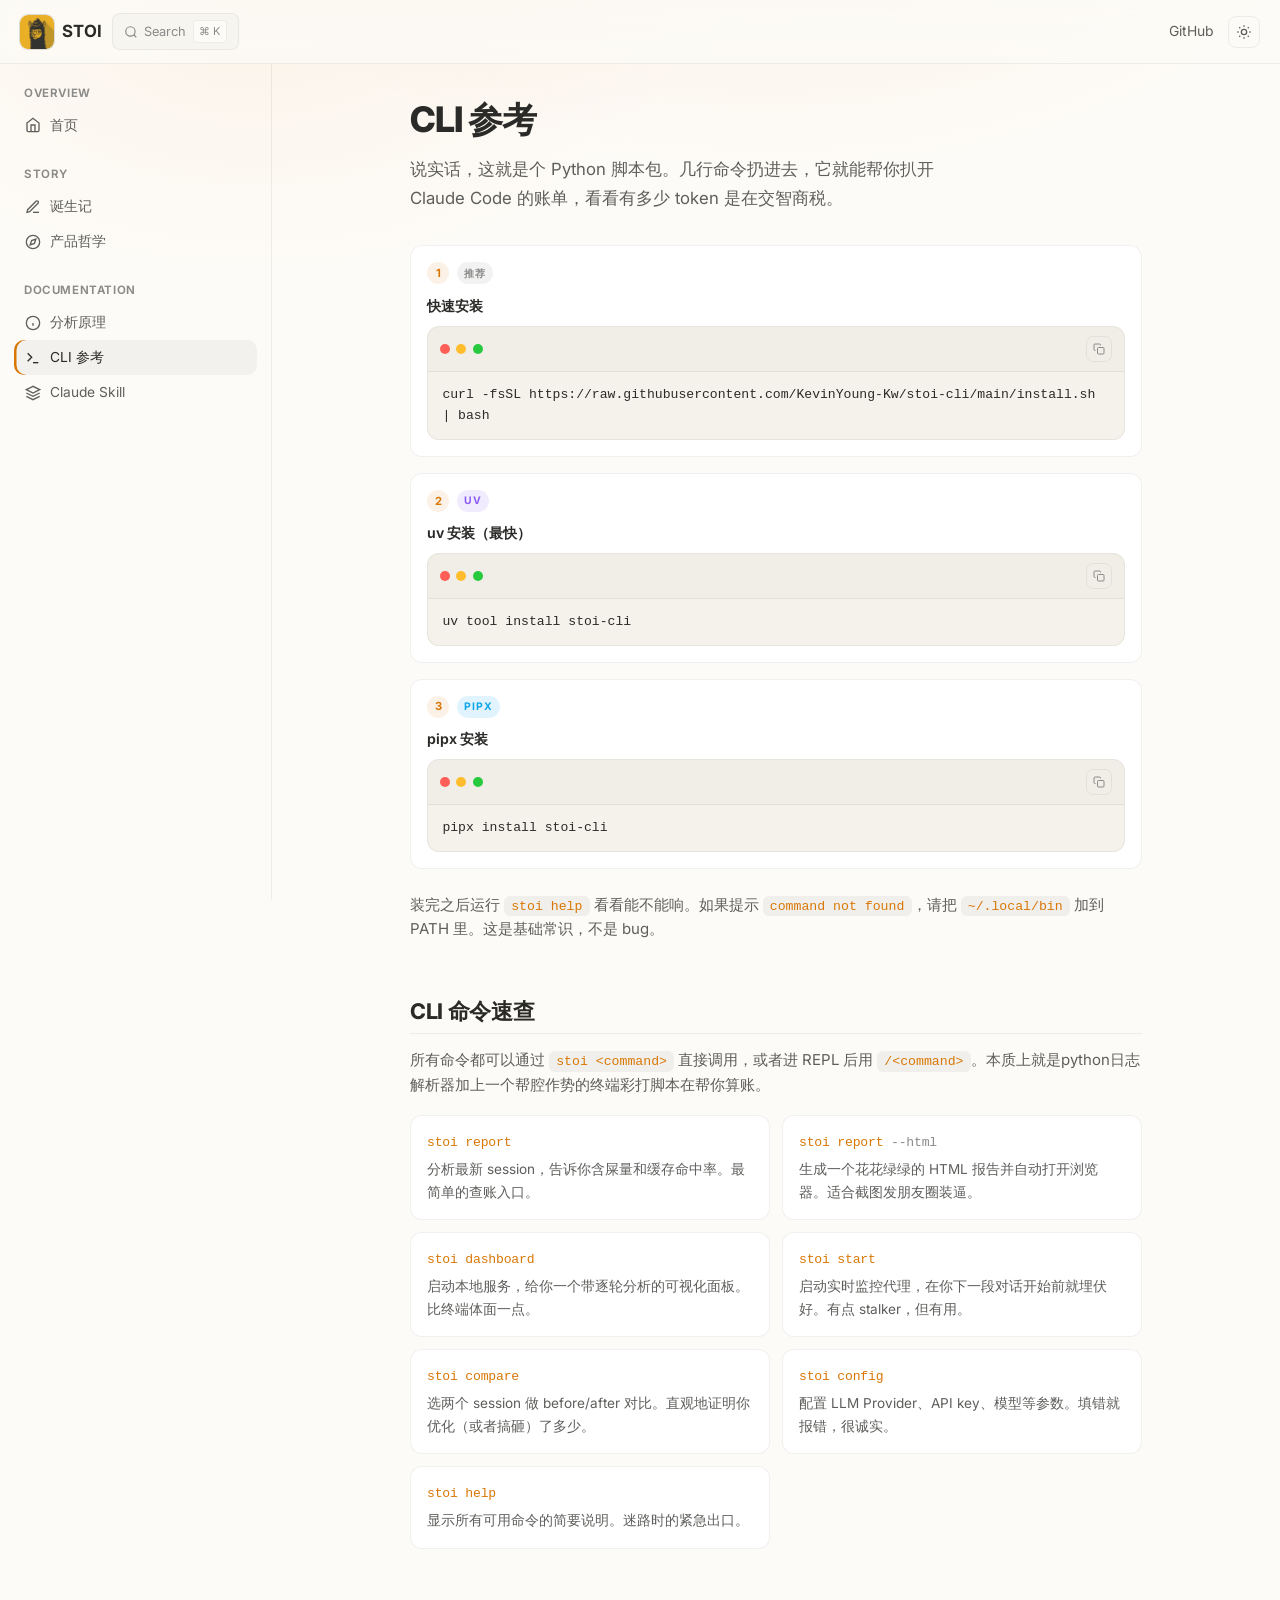
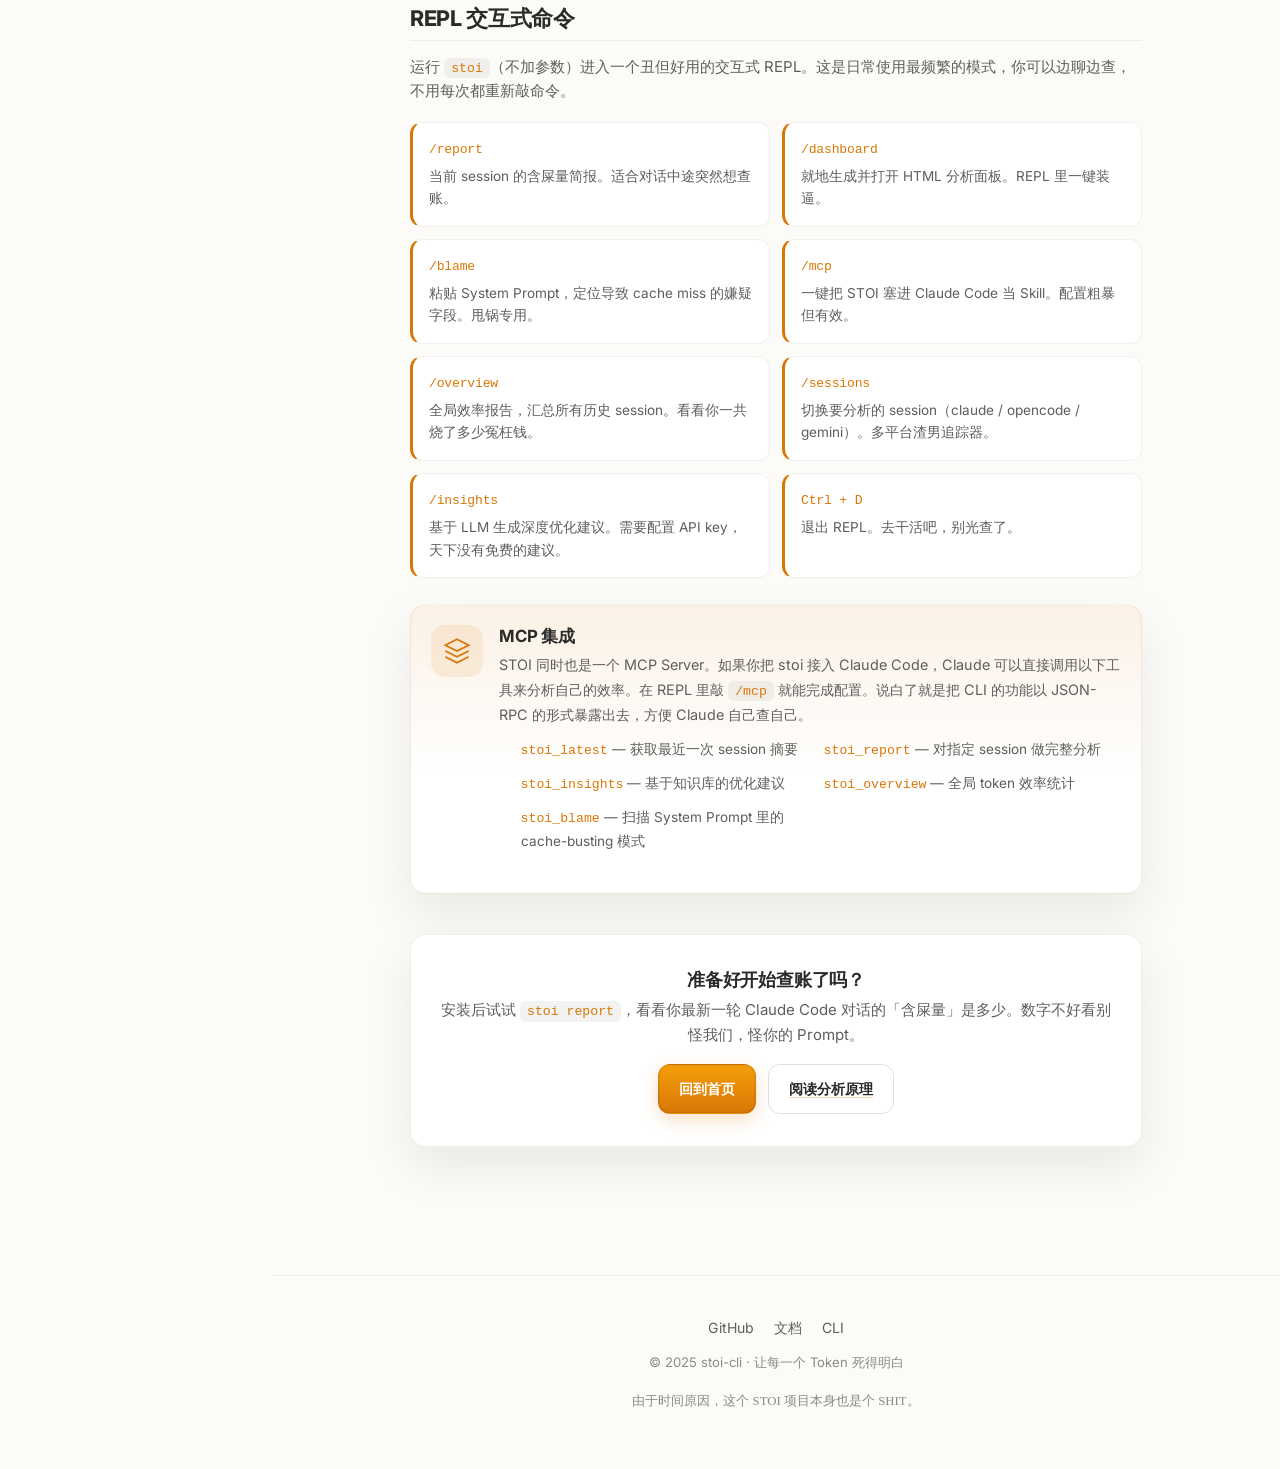
==== commit f1b11a57: "Update site pages and assets" ====
--- a/site/cli.html
+++ b/site/cli.html
@@ -17,7 +17,7 @@
       <div class="top-nav-inner">
         <div class="nav-left">
           <a class="nav-logo" href="./index.html" data-pjax>
-            <img src="../assets/images/logo.webp" alt="STOI">
+            <img src="./assets/images/logo.png" alt="STOI">
             <span>STOI</span>
           </a>
           <div class="nav-search" id="search-trigger" aria-label="Search" role="button" tabindex="0">
